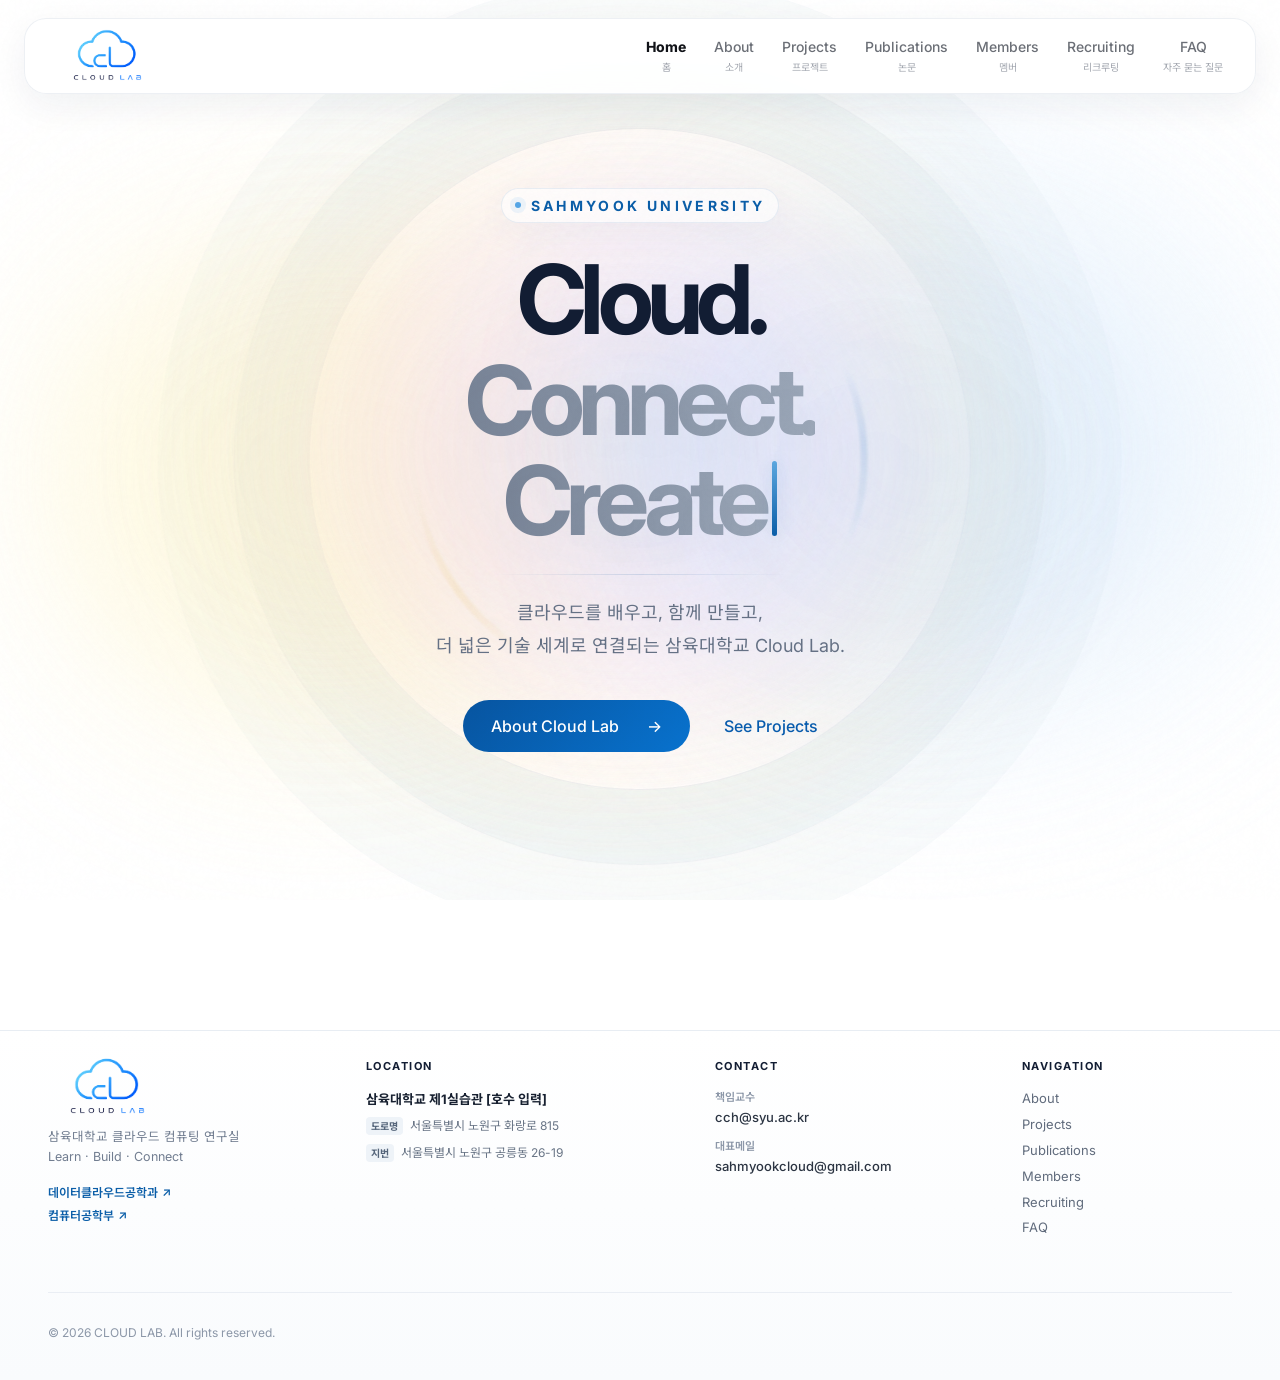
==== index.html @ c18f01b6 "index.html 로고 배치" ====
<!DOCTYPE html>
<html lang="ko">
<head>
    <meta charset="UTF-8">
    <meta name="viewport" content="width=device-width, initial-scale=1.0">
    <link rel="preconnect" href="https://fonts.googleapis.com">
    <link rel="preconnect" href="https://fonts.gstatic.com" crossorigin>
    <link href="https://fonts.googleapis.com/css2?family=Inter:wght@400;500;600;700;800&family=Noto+Sans+KR:wght@400;500;600;700&display=swap" rel="stylesheet">
    <link rel="stylesheet" href="css/styles.css">

    <title>Cloud Lab | Sahmyook University</title>
    <link rel="stylesheet" href="css/premium.css">
</head>
<body class="home-page">

    <header class="site-header">
        <a href="index.html" class="brand">
            <img src="images/logo/removedlogo.png" alt="Cloud Lab Logo" class="brand-logo-img">
            <!-- <span class="brand-copy">
                <strong>CLOUD LAB</strong>
            </span> -->
        </a>

        <button class="menu-toggle" aria-label="메뉴 열기">
            ☰
        </button>

        <nav class="nav">
            <a href="index.html"><span class="nav-en">Home</span><span class="nav-ko">홈</span></a>
            <a href="about.html"><span class="nav-en">About</span><span class="nav-ko">소개</span></a>
            <a href="projects.html"><span class="nav-en">Projects</span><span class="nav-ko">프로젝트</span></a>
            <a href="publications.html"><span class="nav-en">Publications</span><span class="nav-ko">논문</span></a>
            <a href="members.html"><span class="nav-en">Members</span><span class="nav-ko">멤버</span></a>
            <a href="recruiting.html"><span class="nav-en">Recruiting</span><span class="nav-ko">리크루팅</span></a>
            <a href="faq.html"><span class="nav-en">FAQ</span><span class="nav-ko">자주 묻는 질문</span></a>
        </nav>
    </header>

    <main class="home-main">
        <section class="home-hero">
            <div class="home-gradient" aria-hidden="true">
                <span class="home-blob blob-yellow"></span>
                <span class="home-blob blob-pink"></span>
                <span class="home-blob blob-blue"></span>
                <span class="home-blob blob-syu"></span>
            </div>

            <div class="hero-center reveal">
                <p class="home-eyebrow">SAHMYOOK UNIVERSITY</p>

                <h1 class="home-title">
                    <span class="title-cloud">Cloud.</span>
                    <span class="title-connect">
                        <span class="typing-connect"></span><span class="typing-cursor">|</span>
                    </span>
                    <span class="title-create">
                        <span class="typing-create"></span>
                    </span>
                </h1>

                <p class="home-description">
                    클라우드를 배우고, 함께 만들고,<br>
                    더 넓은 기술 세계로 연결되는 삼육대학교 Cloud Lab.
                </p>

                <div class="home-actions">
                    <a class="home-primary-btn" href="about.html">
                        About Cloud Lab <span>→</span>
                    </a>
                    <a class="home-secondary-btn" href="projects.html">See Projects</a>
                </div>
            </div>
        </section>
    </main>

    <footer class="site-footer">
    <div class="footer-inner">
        <div class="footer-grid">
            <!-- 1. 브랜드 및 소속 학과 -->
            <div class="footer-col footer-brand-col">
                <div class="brand">
                    <img src="images/logo/removedlogo.png" alt="Cloud Lab Logo" class="brand-logo-img">
                    <!-- <strong class="brand-name">CLOUD LAB</strong> -->
                </div>
                <p class="footer-desc">
                    삼육대학교 클라우드 컴퓨팅 연구실<br>
                    Learn · Build · Connect
                </p>
                <div class="footer-dept-links">
                    <a href="https://www.syu.ac.kr/dce/" target="_blank" rel="noopener noreferrer">
                        데이터클라우드공학과 <span aria-hidden="true">↗</span>
                    </a>
                    <a href="https://www.syu.ac.kr/cse/" target="_blank" rel="noopener noreferrer">
                        컴퓨터공학부 <span aria-hidden="true">↗</span>
                    </a>
                </div>
            </div>

            <!-- 2. Location (위치) -->
            <div class="footer-col">
                <h3>LOCATION</h3>
                <div class="footer-address-block">
                    <strong class="location-building">삼육대학교 제1실습관 [호수 입력]</strong>
                    <p class="address-line"><span>도로명</span> 서울특별시 노원구 화랑로 815</p>
                    <p class="address-line"><span>지번</span> 서울특별시 노원구 공릉동 26-19</p>
                </div>
            </div>

            <!-- 3. Contact (연락처) -->
            <div class="footer-col">
                <h3>CONTACT</h3>
                <div class="footer-info-item">
                    <span>책임교수</span>
                    <a href="mailto:cch@syu.ac.kr">cch@syu.ac.kr</a>
                </div>
                <div class="footer-info-item">
                    <span>대표메일</span>
                    <a href="mailto:sahmyookcloud@gmail.com">sahmyookcloud@gmail.com</a>
                </div>
            </div>

            <!-- 4. Navigation (세로 배치) -->
            <div class="footer-col">
                <h3>NAVIGATION</h3>
                <ul class="footer-links">
                    <li><a href="about.html">About</a></li>
                    <li><a href="projects.html">Projects</a></li>
                    <li><a href="publications.html">Publications</a></li>
                    <li><a href="members.html">Members</a></li>
                    <li><a href="recruiting.html">Recruiting</a></li>
                    <li><a href="faq.html">FAQ</a></li>
                </ul>
            </div>
        </div>

        <!-- 하단 Copyright -->
        <div class="footer-bottom">
            <p>&copy; 2026 CLOUD LAB. All rights reserved.</p>
        </div>
    </div>
</footer>
    <script src="js/script.js"></script>
    <script src="js/premium.js"></script>
</body>
</html>
---- css/styles.css ----
* {
    box-sizing: border-box;
}

html {
    scroll-behavior: smooth;
}

body {
    margin: 0;
    color: #101828;
    background: #ffffff;
    font-family: Inter, "Noto Sans KR", sans-serif;
}

a {
    color: inherit;
    text-decoration: none;
}

:root {
    --syu: #0b5ea8;
    --syu-dark: #17365e;
    --muted: #6d7787;
    --line: #e8edf3;
    --yellow: #fff2b8;
    --pink: #f5dff2;
    --blue: #d5ebff;
}

/* ==========================================
   Header & Navigation
   ========================================== */
.site-header {
    position: fixed;
    top: 18px;
    left: 50%;
    transform: translateX(-50%);
    z-index: 100;
    width: min(1320px, calc(100% - 48px));
    height: 76px;
    display: flex;
    align-items: center;
    justify-content: space-between;
    padding: 0 28px;
    background: rgba(255, 255, 255, 0.92);
    backdrop-filter: blur(20px);
    -webkit-backdrop-filter: blur(20px);
    border: 1px solid rgba(230, 234, 240, 0.7);
    border-radius: 22px;
    box-shadow: 0 12px 35px rgba(25, 42, 70, 0.06);
}

.brand {
    display: flex;
    align-items: center;
    gap: 12px;
}

.brand-symbol {
    position: relative;
    width: 30px;
    height: 20px;
    display: block;
}

.brand-logo-img {
    height: 110px;
    width: auto;
    display: block;
    object-fit: contain;
    transition: transform 0.2s ease;
}

.brand:hover .brand-logo-img {
    transform: scale(1.05);
}

.brand-dot {
    position: absolute;
    top: 50%;
    width: 16px;
    height: 16px;
    border-radius: 50%;
    transform: translateY(-50%);
}

.dot-yellow {
    left: 0;
    background: rgba(255, 218, 78, 0.9);
}

.dot-blue {
    left: 10px;
    background: rgba(151, 198, 255, 0.82);
}

.brand-copy {
    display: flex;
    align-items: center;
}

.brand-copy strong {
    color: #181b20;
    font-size: 14px;
    font-weight: 800;
    letter-spacing: 0.13em;
}

.nav {
    display: flex;
    align-items: center;
    gap: 20px;
}

.nav a {
    position: relative;
    display: flex;
    flex-direction: column;
    align-items: center;
    justify-content: center;
    gap: 3px;
    padding: 8px 4px;
    color: #5f636b;
    opacity: 0.92;
    transform: translateY(0);
    transition:
        transform 0.18s cubic-bezier(0.22, 1, 0.36, 1),
        color 0.18s ease,
        opacity 0.18s ease;
}

.nav-en {
    display: block;
    font-size: 14px;
    font-weight: 500;
    line-height: 1.2;
}

.nav-ko {
    display: block;
    margin-top: 2px;
    color: #9a9fa8;
    font-size: 10px;
    font-weight: 400;
    line-height: 1.2;
}

.nav a:hover {
    color: #111318;
    opacity: 1;
    transform: translateY(-3px);
}

.nav a:hover .nav-en {
    font-weight: 700;
}

.nav a.active {
    color: #111318;
    opacity: 1;
}

.nav a.active .nav-en {
    font-weight: 750;
}

.nav a.active:hover {
    transform: translateY(-3px);
}

.nav-highlight {
    display: none !important;
}

.menu-toggle {
    display: none;
    border: none;
    background: transparent;
    font-size: 22px;
    cursor: pointer;
}

/* ==========================================
   Home Hero & Typing Animation
   ========================================== */
.home-main {
    min-height: 100vh;
}

.home-hero {
    position: relative;
    min-height: 100vh;
    display: flex;
    align-items: center;
    justify-content: center;
    overflow: hidden;
    padding: 140px 40px 100px;
    background: #ffffff;
}

.hero-center {
    position: relative;
    z-index: 3;
    width: 100%;
    max-width: 1100px;
    text-align: center;
}

.home-eyebrow {
    margin: 0 0 28px;
    color: var(--syu);
    font-size: 14px;
    font-weight: 700;
    letter-spacing: 0.24em;
}

.home-title {
    display: flex;
    flex-direction: column;
    align-items: center;
    margin: 0;
    font-size: clamp(65px, 7.5vw, 120px);
    font-weight: 700;
    line-height: 0.95;
    letter-spacing: -0.07em;
}

.home-title > span {
    display: inline-flex;
    align-items: center;
    justify-content: center;
    min-height: 1.05em;
    white-space: nowrap;
}

.title-cloud {
    color: #121d33;
}

.title-connect {
    color: #7e899b;
}

.title-create {
    color: #9ca7b8;
}

.typing-cursor {
    display: inline-block;
    margin-left: 6px;
    font-weight: 200;
    color: var(--syu);
    line-height: 1;
    transform: translateY(-2px);
    animation: blink 0.8s infinite;
}

@keyframes blink {
    0%, 100% { opacity: 1; }
    50% { opacity: 0; }
}

.home-description {
    max-width: 720px;
    margin: 46px auto 0;
    color: #657185;
    font-size: 18px;
    line-height: 1.8;
}

.home-actions {
    display: flex;
    align-items: center;
    justify-content: center;
    gap: 34px;
    margin-top: 38px;
}

.home-primary-btn {
    display: inline-flex;
    align-items: center;
    gap: 28px;
    padding: 16px 28px;
    border-radius: 999px;
    background: linear-gradient(135deg, #0754a0, #0872ce);
    color: #ffffff;
    font-size: 16px;
    font-weight: 500;
    transition: transform 0.25s ease, box-shadow 0.25s ease;
}

.home-primary-btn:hover {
    transform: translateY(-3px);
    box-shadow: 0 12px 30px rgba(11, 94, 168, 0.2);
}

.home-secondary-btn {
    color: #075bad;
    font-size: 16px;
    font-weight: 500;
    transition: opacity 0.2s ease;
}

.home-secondary-btn:hover {
    opacity: 0.55;
}

.home-gradient {
    position: absolute;
    top: 51%;
    left: 50%;
    z-index: 0;
    width: min(1120px, 92vw);
    height: min(720px, 72vh);
    transform: translate(-50%, -50%);
    pointer-events: none;
}

.home-blob {
    position: absolute;
    border-radius: 48% 52% 58% 42% / 45% 55% 45% 55%;
    mix-blend-mode: multiply;
    animation: homeMorph 18s ease-in-out infinite alternate;
}

.blob-yellow {
    top: 18%;
    left: 2%;
    width: 48%;
    height: 70%;
    background: rgba(255, 241, 174, 0.58);
    filter: blur(95px);
}

.blob-pink {
    top: 12%;
    left: 22%;
    width: 56%;
    height: 74%;
    background: rgba(244, 218, 241, 0.58);
    filter: blur(100px);
    animation-delay: -6s;
}

.blob-blue {
    top: 10%;
    right: 0;
    width: 50%;
    height: 76%;
    background: rgba(205, 230, 255, 0.64);
    filter: blur(100px);
    animation-delay: -11s;
}

.blob-syu {
    top: 34%;
    right: 18%;
    width: 25%;
    height: 38%;
    background: rgba(11, 94, 168, 0.08);
    filter: blur(115px);
    animation-delay: -8s;
}

@keyframes homeMorph {
    0% { transform: translate(0, 0) scale(1) rotate(-2deg); }
    33% { transform: translate(18px, -15px) scale(1.06) rotate(1deg); }
    66% { transform: translate(-15px, 12px) scale(1.10) rotate(-2deg); }
    100% { transform: translate(12px, 18px) scale(1.04) rotate(3deg); }
}

/* ==========================================
   Page Hero & Detail Sections
   ========================================== */
.page-main {
    padding-top: 120px;
}

.page-hero {
    position: relative;
    isolation: isolate;
    overflow: visible;
    max-width: 1240px;
    min-height: 560px;
    display: flex;
    flex-direction: column;
    justify-content: center;
    margin: auto;
    padding: 90px 7vw 70px;
}

.page-hero h1,
.members-head h1 {
    margin: 18px 0 28px;
    font-size: clamp(58px, 7vw, 104px);
    line-height: 0.98;
    letter-spacing: -0.065em;
}

.page-hero > p:last-child {
    max-width: 620px;
    color: var(--muted);
    font-size: 16px;
    line-height: 1.8;
}

.eyebrow,
.section-kicker {
    color: var(--syu);
    font-size: 11px;
    font-weight: 700;
    letter-spacing: 0.17em;
}

.page-hero::before,
.members-head::before {
    content: "";
    position: absolute;
    top: 50%;
    left: 60%;
    z-index: -2;
    width: 780px;
    height: 480px;
    transform: translate(-50%, -50%);
    pointer-events: none;
    filter: blur(70px);
    animation: centerMorph 18s ease-in-out infinite alternate;
    background:
        radial-gradient(ellipse 38% 48% at 28% 52%, rgba(255, 244, 190, 0.72) 0%, rgba(255, 244, 190, 0.38) 34%, rgba(255, 244, 190, 0.12) 54%, transparent 76%),
        radial-gradient(ellipse 40% 50% at 52% 48%, rgba(244, 222, 242, 0.70) 0%, rgba(244, 222, 242, 0.36) 34%, rgba(244, 222, 242, 0.11) 54%, transparent 76%),
        radial-gradient(ellipse 40% 50% at 76% 50%, rgba(211, 234, 255, 0.76) 0%, rgba(211, 234, 255, 0.40) 34%, rgba(211, 234, 255, 0.12) 55%, transparent 77%);
}

.page-hero::after,
.members-head::after {
    content: "";
    position: absolute;
    top: 48%;
    left: 68%;
    z-index: -1;
    width: 260px;
    height: 260px;
    transform: translate(-50%, -50%);
    pointer-events: none;
    filter: blur(80px);
    background: radial-gradient(circle, rgba(11, 94, 168, 0.13) 0%, rgba(11, 94, 168, 0.05) 38%, transparent 78%);
    animation: blueMorph 22s ease-in-out infinite alternate;
}

.activities-page .page-hero::before {
    left: 57%;
    background:
        radial-gradient(ellipse 40% 48% at 28% 46%, rgba(211, 234, 255, 0.76) 0%, rgba(211, 234, 255, 0.39) 34%, rgba(211, 234, 255, 0.11) 54%, transparent 76%),
        radial-gradient(ellipse 38% 50% at 52% 55%, rgba(244, 222, 242, 0.70) 0%, rgba(244, 222, 242, 0.36) 34%, rgba(244, 222, 242, 0.10) 54%, transparent 76%),
        radial-gradient(ellipse 38% 46% at 75% 47%, rgba(255, 244, 190, 0.67) 0%, rgba(255, 244, 190, 0.34) 32%, rgba(255, 244, 190, 0.10) 52%, transparent 74%);
}

.recruiting-page .page-hero::before {
    left: 61%;
    background:
        radial-gradient(ellipse 40% 50% at 27% 48%, rgba(255, 244, 190, 0.80) 0%, rgba(255, 244, 190, 0.43) 34%, rgba(255, 244, 190, 0.12) 54%, transparent 76%),
        radial-gradient(ellipse 40% 50% at 53% 55%, rgba(244, 222, 242, 0.74) 0%, rgba(244, 222, 242, 0.40) 34%, rgba(244, 222, 242, 0.12) 54%, transparent 76%),
        radial-gradient(ellipse 37% 47% at 77% 42%, rgba(211, 234, 255, 0.66) 0%, rgba(211, 234, 255, 0.34) 32%, rgba(211, 234, 255, 0.10) 52%, transparent 74%);
}

.faq-page .page-hero::before {
    left: 60%;
    background:
        radial-gradient(ellipse 42% 52% at 28% 48%, rgba(211, 234, 255, 0.78) 0%, rgba(211, 234, 255, 0.42) 34%, rgba(211, 234, 255, 0.12) 54%, transparent 76%),
        radial-gradient(ellipse 38% 48% at 55% 52%, rgba(244, 222, 242, 0.62) 0%, rgba(244, 222, 242, 0.32) 32%, rgba(244, 222, 242, 0.09) 52%, transparent 74%),
        radial-gradient(ellipse 34% 43% at 78% 55%, rgba(255, 244, 190, 0.54) 0%, rgba(255, 244, 190, 0.28) 30%, rgba(255, 244, 190, 0.08) 48%, transparent 70%);
}

@keyframes centerMorph {
    0% { transform: translate(-50%, -50%) scale(1) rotate(-2deg); }
    25% { transform: translate(-52%, -48%) scale(1.04) rotate(1deg); }
    50% { transform: translate(-48%, -51%) scale(1.08) rotate(2deg); }
    75% { transform: translate(-51%, -49%) scale(1.05) rotate(-1deg); }
    100% { transform: translate(-49%, -52%) scale(1.02) rotate(2deg); }
}

@keyframes blueMorph {
    0% { transform: translate(-50%, -50%) scale(1); opacity: 0.45; }
    50% { transform: translate(-60%, -45%) scale(1.15); opacity: 0.58; }
    100% { transform: translate(-43%, -55%) scale(1.05); opacity: 0.48; }
}

.detail-section,
.members-content {
    max-width: 1380px;
    margin: auto;
    padding: 55px 7vw 120px;
}

.section-grid {
    display: grid;
    grid-template-columns: 1fr 1fr;
    gap: 80px;
}

.section-grid h2,
.recruit-panel h2 {
    margin: 12px 0;
    font-size: clamp(42px, 5vw, 68px);
    line-height: 1.03;
    letter-spacing: -0.05em;
}

.section-copy {
    color: var(--muted);
    font-size: 16px;
    line-height: 1.9;
}

/* ==========================================
   About Page - Research Value Cards (4 Cards)
   ========================================== */
.value-grid {
    display: grid;
    grid-template-columns: repeat(4, 1fr);
    gap: 18px;
    margin-top: 62px;
}

.value-card {
    display: flex;
    flex-direction: column;
    padding: 32px 26px;
    border: 1px solid var(--line);
    border-radius: 24px;
    background: linear-gradient(180deg, #ffffff, #fbfcfd);
    box-shadow: 0 4px 18px rgba(25, 42, 70, 0.03);
    cursor: default;
    transition: 
        transform 0.4s cubic-bezier(0.16, 1, 0.3, 1), 
        box-shadow 0.4s cubic-bezier(0.16, 1, 0.3, 1), 
        border-color 0.4s ease;
}

.value-card:hover {
    transform: translateY(-14px);
    border-color: rgba(11, 94, 168, 0.16);
    box-shadow: 
        0 12px 24px -6px rgba(11, 94, 168, 0.08),
        0 28px 56px -10px rgba(20, 46, 79, 0.12),
        0 42px 72px -16px rgba(20, 46, 79, 0.06);
}

.value-card .card-num {
    color: var(--syu);
    font-size: 12px;
    font-weight: 700;
    letter-spacing: 0.1em;
}

.value-card h3 {
    margin: 18px 0 12px;
    font-size: 18px;
    font-weight: 700;
    line-height: 1.35;
    color: #161c28;
}

.value-card p {
    margin: 0 0 24px;
    color: var(--muted);
    font-size: 13px;
    line-height: 1.7;
    flex-grow: 1;
}

.card-tags {
    display: flex;
    flex-wrap: wrap;
    gap: 6px;
    margin-top: auto;
}

.card-tags span {
    display: inline-block;
    padding: 4px 8px;
    border-radius: 6px;
    background: #f1f5fa;
    color: #4b586e;
    font-size: 11px;
    font-weight: 500;
}

/* ==========================================
   Activity Detail
   ========================================== */
.activity-detail {
    display: grid;
    grid-template-columns: 120px 1fr;
    gap: 36px;
    padding: 42px 0;
    border-top: 1px solid var(--line);
}

.activity-detail:last-child {
    border-bottom: 1px solid var(--line);
}

.activity-detail > span {
    color: var(--syu);
    font-size: 12px;
    font-weight: 700;
}

.activity-detail h2 {
    margin: 0 0 12px;
    font-size: 36px;
    letter-spacing: -0.04em;
}

.activity-detail p {
    max-width: 760px;
    color: var(--muted);
    line-height: 1.8;
}

/* ==========================================
   Members Page
   ========================================== */
.members-page-main {
    padding-top: 140px;
}

.members-head {
    position: relative;
    isolation: isolate;
    overflow: visible;
    max-width: 1380px;
    min-height: 500px;
    display: grid;
    grid-template-columns: 1fr 0.65fr;
    align-items: center;
    gap: 70px;
    margin: auto;
    padding: 55px 7vw 35px;
}

.members-head::before {
    top: 56%;
    left: 61%;
    background:
        radial-gradient(ellipse 38% 48% at 28% 58%, rgba(244, 222, 242, 0.70) 0%, rgba(244, 222, 242, 0.37) 34%, rgba(244, 222, 242, 0.10) 54%, transparent 76%),
        radial-gradient(ellipse 42% 52% at 55% 45%, rgba(211, 234, 255, 0.77) 0%, rgba(211, 234, 255, 0.40) 34%, rgba(211, 234, 255, 0.12) 55%, transparent 77%),
        radial-gradient(ellipse 36% 45% at 78% 62%, rgba(255, 244, 190, 0.64) 0%, rgba(255, 244, 190, 0.33) 32%, rgba(255, 244, 190, 0.09) 50%, transparent 72%);
}

.members-head > p {
    color: var(--muted);
    font-size: 14px;
    line-height: 1.8;
}

.subhead {
    display: flex;
    align-items: flex-start;
    gap: 14px;
    margin: 68px 0 22px;
}

.subhead-line {
    width: 3px;
    height: 42px;
    background: var(--syu);
}

.subhead div {
    display: flex;
    flex-direction: column;
    gap: 4px;
}

.subhead strong {
    color: var(--syu-dark);
    font-size: 22px;
}

.subhead small {
    color: #8a94a3;
    font-size: 12px;
}

.professor-card {
    display: grid;
    grid-template-columns: 160px 1fr 280px;
    gap: 34px;
    padding: 28px;
    border: 1px solid var(--line);
    border-radius: 26px;
    background: #ffffff;
    box-shadow: 0 16px 40px rgba(20, 46, 79, 0.06);
}

.portrait {
    aspect-ratio: 1;
    display: grid;
    place-items: center;
    border: 1px solid rgba(11, 94, 168, 0.08);
    border-radius: 22px;
    background: #eef5fb;
    color: #234b75;
    font-size: 24px;
    font-weight: 800;
    object-fit: cover;
}

.portrait-professor {
    border-radius: 28px;
    background: linear-gradient(145deg, #e8f2fb, #d6e7f6);
    font-size: 26px;
}

.role {
    color: var(--syu);
    font-size: 11px;
    font-weight: 700;
    letter-spacing: 0.14em;
}

.professor-main h3 {
    margin: 8px 0 4px;
    font-size: 30px;
}

.dept {
    margin: 0;
    color: #5f6a78;
}

.bio {
    max-width: 600px;
    margin-top: 22px;
    color: var(--muted);
    line-height: 1.75;
}

.professor-meta {
    display: flex;
    flex-wrap: wrap;
    align-content: flex-start;
    gap: 8px;
    padding-top: 38px;
}

.professor-meta span {
    padding: 8px 10px;
    border-radius: 999px;
    background: #f2f6fa;
    color: #5b6777;
    font-size: 11px;
}

.cohort-block {
    margin-top: 26px;
}

.member-grid {
    display: grid;
    grid-template-columns: repeat(4, 1fr);
    gap: 16px;
}

.member-card {
    padding: 18px;
    border: 1px solid var(--line);
    border-radius: 24px;
    background: #ffffff;
    box-shadow: 0 10px 24px rgba(32, 55, 82, 0.04);
    transition: transform 0.25s ease, box-shadow 0.25s ease;
}

.member-card:hover {
    transform: translateY(-5px);
    box-shadow: 0 18px 34px rgba(32, 55, 82, 0.09);
}

.member-card .portrait {
    width: 100%;
    aspect-ratio: 3 / 4;
    overflow: hidden;
    padding: 0;
    margin: 0;
    border-radius: 20px;
    box-sizing: border-box;
}

.member-card .portrait img {
    width: 100%;
    height: 100%;
    object-fit: cover;
    object-position: center;
    display: block;
    margin: 0;
    padding: 0;
}

.portrait-a { background: linear-gradient(145deg, #fff3db, #f8dfc8); }
.portrait-b { background: linear-gradient(145deg, #e8eff8, #dce6f2); }
.portrait-c { background: linear-gradient(145deg, #f6e9f3, #ead8eb); }
.portrait-d { background: linear-gradient(145deg, #e5f3ee, #d4e9e1); }
.portrait-e { background: linear-gradient(145deg, #f8efe6, #ebddce); }
.portrait-f { background: linear-gradient(145deg, #e9edfb, #dce4f7); }
.portrait-g { background: linear-gradient(145deg, #eaf7fb, #d7eef6); }

.member-top {
    display: flex;
    justify-content: space-between;
    gap: 10px;
    margin-top: 18px;
}

.member-top h3 {
    margin: 0 0 4px;
    font-size: 18px;
}

.member-top p {
    margin: 0;
    color: #7d8795;
    font-size: 12px;
}

.cohort {
    height: max-content;
    padding: 5px 8px;
    border-radius: 999px;
    background: #edf5fc;
    color: var(--syu);
    font-size: 10px;
}

.member-project {
    margin-top: 24px;
    padding-top: 16px;
    border-top: 1px solid var(--line);
}

.member-project small {
    display: block;
    margin-bottom: 7px;
    color: #97a0ad;
    font-size: 9px;
    letter-spacing: 0.14em;
}

.member-project strong {
    display: block;
    font-size: 13px;
    line-height: 1.45;
}

.member-project p {
    margin: 5px 0 0;
    color: #7a8492;
    font-size: 11px;
}

/* ==========================================
   Recruiting Section
   ========================================== */
.recruit-panel {
    display: grid;
    grid-template-columns: 1fr 0.8fr;
    gap: 80px;
    padding: 60px;
    border-radius: 30px;
    background: linear-gradient(135deg, #fff7d9 0%, #f8e9f4 48%, #e5f2ff 100%);
}

.recruit-list {
    margin: 0;
}

.recruit-list div {
    display: grid;
    grid-template-columns: 110px 1fr;
    padding: 14px 0;
    border-top: 1px solid rgba(23, 54, 94, 0.12);
}

.recruit-list dt {
    color: #657184;
    font-size: 12px;
}

.recruit-list dd {
    margin: 0;
    font-size: 14px;
    font-weight: 600;
}

.recruiting-main {
    padding-top: 118px;
}

.recruiting-hero {
    position: relative;
    isolation: isolate;
    width: calc(100% - 80px);
    max-width: 1440px;
    min-height: calc(100vh - 145px);
    margin: 0 auto 80px;
    display: flex;
    align-items: center;
    justify-content: center;
    overflow: hidden;
    border-radius: 48px;
    background: #ffffff;
}

.recruiting-gradient {
    position: absolute;
    inset: 0;
    z-index: -1;
    overflow: hidden;
    pointer-events: none;
}

.recruiting-blob {
    position: absolute;
    border-radius: 50%;
    filter: blur(90px);
    opacity: 0.8;
    will-change: transform;
    animation: recruitingMorph 16s ease-in-out infinite alternate;
}

.recruit-yellow {
    width: 52%;
    height: 75%;
    left: -12%;
    top: 18%;
    background: rgba(255, 239, 155, 0.70);
    animation-delay: -2s;
}

.recruit-pink {
    width: 52%;
    height: 72%;
    left: 20%;
    top: 16%;
    background: rgba(247, 215, 239, 0.70);
    animation-delay: -6s;
}

.recruit-purple {
    width: 46%;
    height: 68%;
    left: 46%;
    top: 20%;
    background: rgba(222, 213, 255, 0.62);
    animation-delay: -10s;
}

.recruit-blue {
    width: 48%;
    height: 78%;
    right: -10%;
    top: 10%;
    background: rgba(199, 228, 255, 0.72);
    animation-delay: -13s;
}

.recruiting-hero::after {
    content: "";
    position: absolute;
    inset: 0;
    z-index: -1;
    pointer-events: none;
    background: radial-gradient(
        ellipse at center,
        rgba(255, 255, 255, 0) 0%,
        rgba(255, 255, 255, 0.08) 45%,
        rgba(255, 255, 255, 0.45) 88%,
        rgba(255, 255, 255, 0.7) 100%
    );
}

.recruiting-hero-content {
    position: relative;
    z-index: 3;
    width: 100%;
    max-width: 1280px;
    padding: 80px 40px;
    text-align: center;
}

.recruiting-eyebrow {
    margin: 0 0 28px;
    color: rgba(30, 30, 38, 0.55);
    font-size: 12px;
    font-weight: 700;
    letter-spacing: 0.28em;
}

.recruiting-title {
    margin: 0;
    color: #090a0d;
    font-family: Inter, "Noto Sans KR", sans-serif;
    font-size: clamp(76px, 8.4vw, 138px);
    font-weight: 700;
    line-height: 0.88;
    letter-spacing: -0.075em;
}

.recruiting-title span {
    display: block;
}

.recruiting-description {
    margin: 38px auto 0;
    color: rgba(39, 42, 50, 0.58);
    font-size: 17px;
    font-weight: 400;
    line-height: 1.8;
}

.recruiting-guide-btn {
    display: inline-flex;
    align-items: center;
    justify-content: center;
    gap: 12px;
    margin-top: 28px;
    padding: 15px 23px;
    border-radius: 999px;
    background: #0b0b0c;
    color: #ffffff;
    font-size: 13px;
    font-weight: 600;
    box-shadow: 0 10px 30px rgba(0, 0, 0, 0.12);
    transition: transform 0.22s ease, box-shadow 0.22s ease, background 0.22s ease;
}

.recruiting-guide-btn span {
    font-size: 16px;
    transition: transform 0.22s ease;
}

.recruiting-guide-btn:hover {
    transform: translateY(-3px);
    background: #16171a;
    box-shadow: 0 15px 35px rgba(0, 0, 0, 0.16);
}

.recruiting-guide-btn:hover span {
    transform: translate(3px, -3px);
}

@keyframes recruitingMorph {
    0% { transform: translate(0, 0) scale(1); }
    25% { transform: translate(25px, -15px) scale(1.08); }
    50% { transform: translate(-15px, 20px) scale(1.13); }
    75% { transform: translate(20px, 12px) scale(1.05); }
    100% { transform: translate(-20px, -10px) scale(1.10); }
}

/* ==========================================
   FAQ
   ========================================== */
.faq-page-content details {
    padding: 22px 0;
    border-top: 1px solid var(--line);
}

.faq-page-content details:last-child {
    border-bottom: 1px solid var(--line);
}

.faq-page-content summary {
    cursor: pointer;
    font-weight: 650;
}

.faq-page-content p {
    color: var(--muted);
    line-height: 1.75;
}

/* ==========================================
   Site Footer Style (120px 로고 최적화 4열 레이아웃)
   ========================================== */

/* 푸터와 상단의 간격을 margin-top으로 조정 */   
.site-footer {
    width: 100%;
    margin-top: 130px;
    padding: 30px 0 40px;
    border-top: 1px solid var(--line);
    background: linear-gradient(180deg, #ffffff 0%, #f9fbfd 100%);
    color: #556070;
    font-size: 13px;
}

.footer-inner {
    max-width: 1240px;
    margin: 0 auto;
    padding: 0 28px;
}

.footer-grid {
    display: grid;
    /* 120px 로고와 텍스트 길이에 최적화된 가변 비율 */
    grid-template-columns: 1.3fr 1.45fr 1.25fr 1fr;
    column-gap: 44px;
    row-gap: 40px;
    align-items: start;
    padding-bottom: 56px;
    border-bottom: 1px solid rgba(232, 237, 243, 0.85);
}

.footer-col {
    display: flex;
    flex-direction: column;
}

/* 2, 3, 4열 헤딩 상단 기준선 일치 */
.footer-col h3 {
    margin: 0 0 18px;
    color: #121d33;
    font-size: 11px;
    font-weight: 700;
    letter-spacing: 0.14em;
    line-height: 1;
}

/* 1. Brand (120px 로고) */
.footer-brand-col {
    margin-top: -34px;
}

/*2. 로고와 설명 사이의 간격 조정 부분 */
.footer-brand-col .brand {
    display: inline-flex;
    align-items: center;
    margin-bottom: -20px;
    line-height: 1;
}

.footer-brand-col .brand-logo-img {
    width: 120px;
    height: auto;
    display: block;
    object-fit: contain;
}

.footer-desc {
    margin: 0 0 16px;
    color: #717d90;
    font-size: 12.5px;
    line-height: 1.6;
    word-break: keep-all;
}

.footer-dept-links {
    display: flex;
    flex-direction: column;
    gap: 6px;
}

.footer-dept-links a {
    display: inline-flex;
    align-items: center;
    gap: 4px;
    color: var(--syu);
    font-size: 12px;
    font-weight: 600;
    transition: opacity 0.2s ease, transform 0.2s ease;
}

.footer-dept-links a:hover {
    opacity: 0.75;
    transform: translateX(2px);
}

/* 2. Location */
.footer-address-block {
    display: flex;
    flex-direction: column;
    gap: 8px;
}

.location-building {
    display: block;
    color: #172030;
    font-size: 13px;
    font-weight: 700;
    line-height: 1.4;
}

.address-line {
    margin: 0;
    color: #697586;
    font-size: 12px;
    line-height: 1.6;
    word-break: keep-all;
}

.address-line span {
    display: inline-block;
    padding: 1px 5px;
    margin-right: 4px;
    border-radius: 4px;
    background: #eef3f8;
    color: #55657a;
    font-size: 10px;
    font-weight: 700;
}

/* 3. Contact */
.footer-info-item {
    margin-bottom: 12px;
    line-height: 1.4;
}

.footer-info-item:last-child {
    margin-bottom: 0;
}

.footer-info-item span {
    display: block;
    color: #8c97a8;
    font-size: 11px;
    font-weight: 600;
    margin-bottom: 3px;
}

.footer-info-item a {
    color: #2b3442;
    font-weight: 500;
    font-size: 13px;
    transition: color 0.2s ease;
    word-break: break-all;
}

.footer-info-item a:hover {
    color: var(--syu);
}

/* 4. Navigation */
.footer-links {
    list-style: none;
    margin: 0;
    padding: 0;
    display: flex;
    flex-direction: column;
    gap: 9px;
}

.footer-links a {
    color: #616c7d;
    font-size: 13px;
    line-height: 1.3;
    transition: color 0.2s ease, transform 0.2s ease;
    display: inline-block;
}

.footer-links a:hover {
    color: var(--syu);
    transform: translateX(3px);
}

/* Bottom Copyright */
.footer-bottom {
    display: flex;
    justify-content: flex-start;
    align-items: center;
    padding-top: 32px;
    color: #8c97a8;
    font-size: 12px;
}

.footer-bottom p {
    margin: 0;
}

/* Responsive Breakpoints */
@media (max-width: 990px) {
    .footer-grid {
        grid-template-columns: repeat(2, 1fr);
        column-gap: 36px;
        row-gap: 40px;
    }
}

@media (max-width: 600px) {
    .site-footer {
        margin-top: 80px;
        padding: 60px 0 32px;
    }

    .footer-grid {
        grid-template-columns: 1fr;
        gap: 32px;
        padding-bottom: 36px;
    }

    .footer-bottom {
        padding-top: 24px;
    }
}

/* ==========================================
   Projects Page
   ========================================== */
.projects-page .page-hero::before {
    left: 58%;
    background:
        radial-gradient(ellipse 40% 48% at 28% 48%, rgba(211, 234, 255, 0.78) 0%, rgba(211, 234, 255, 0.40) 34%, rgba(211, 234, 255, 0.11) 54%, transparent 76%),
        radial-gradient(ellipse 38% 50% at 53% 54%, rgba(244, 222, 242, 0.68) 0%, rgba(244, 222, 242, 0.34) 34%, rgba(244, 222, 242, 0.10) 54%, transparent 76%),
        radial-gradient(ellipse 36% 45% at 77% 46%, rgba(255, 244, 190, 0.64) 0%, rgba(255, 244, 190, 0.31) 32%, rgba(255, 244, 190, 0.09) 50%, transparent 72%);
}

.projects-content {
    padding-top: 35px;
}

.project-section-head {
    display: grid;
    grid-template-columns: minmax(0, 1.1fr) minmax(320px, 0.75fr);
    align-items: end;
    gap: 80px;
    margin-bottom: 48px;
}

.project-section-head h2,
.publication-intro h2 {
    margin: 12px 0 0;
    font-size: clamp(42px, 5vw, 68px);
    line-height: 1.03;
    letter-spacing: -0.05em;
}

.project-section-head > p,
.publication-intro > p:last-child {
    margin: 0;
    color: var(--muted);
    font-size: 15px;
    line-height: 1.9;
}

.course-grid {
    display: grid;
    grid-template-columns: repeat(2, minmax(0, 1fr));
    gap: 18px;
}

.course-card {
    min-height: 310px;
    display: flex;
    flex-direction: column;
    padding: 30px;
    border: 1px solid var(--line);
    border-radius: 24px;
    background: linear-gradient(180deg, rgba(255,255,255,0.98), rgba(249,251,253,0.98));
    box-shadow: 0 10px 28px rgba(25, 42, 70, 0.035);
    transition:
        transform 0.28s cubic-bezier(0.2, 0.8, 0.2, 1),
        box-shadow 0.28s ease,
        border-color 0.28s ease;
}

.course-card:hover {
    transform: translateY(-6px);
    border-color: rgba(11, 94, 168, 0.20);
    box-shadow: 0 20px 42px rgba(20, 46, 79, 0.09);
}

.course-card-top {
    display: flex;
    align-items: center;
    justify-content: space-between;
    gap: 16px;
}

.course-number {
    color: var(--syu);
    font-size: 12px;
    font-weight: 700;
    letter-spacing: 0.12em;
}

.course-category {
    padding: 6px 9px;
    border-radius: 999px;
    background: #f2f6fa;
    color: #6e7989;
    font-size: 9px;
    font-weight: 700;
    letter-spacing: 0.12em;
}

.course-card-body {
    flex: 1;
    padding-top: 42px;
}

.course-card h3 {
    max-width: 430px;
    margin: 0 0 16px;
    color: #161c28;
    font-size: clamp(25px, 2.4vw, 34px);
    line-height: 1.08;
    letter-spacing: -0.045em;
}

.course-card p {
    max-width: 500px;
    margin: 0;
    color: var(--muted);
    font-size: 13px;
    line-height: 1.8;
}

.course-link {
    width: fit-content;
    display: inline-flex;
    align-items: center;
    gap: 10px;
    margin-top: 34px;
    color: var(--syu);
    font-size: 12px;
    font-weight: 650;
}

.course-link span {
    font-size: 15px;
    transition: transform 0.22s ease;
}

.course-card:hover .course-link span {
    transform: translate(3px, -3px);
}

.project-divider {
    height: 1px;
    margin: 110px 0;
    background: var(--line);
}

.lab-project-list {
    display: grid;
    gap: 18px;
}

.lab-project-card {
    position: relative;
    overflow: hidden;
    display: grid;
    grid-template-columns: 0.65fr 1.5fr auto;
    align-items: end;
    gap: 46px;
    padding: 46px;
    border: 1px solid rgba(11, 94, 168, 0.08);
    border-radius: 30px;
    background:
        radial-gradient(circle at 10% 10%, rgba(255, 242, 184, 0.72), transparent 34%),
        radial-gradient(circle at 52% 16%, rgba(245, 223, 242, 0.68), transparent 36%),
        radial-gradient(circle at 90% 28%, rgba(213, 235, 255, 0.78), transparent 40%),
        #ffffff;
    box-shadow: 0 16px 42px rgba(20, 46, 79, 0.055);
}

.lab-project-meta {
    align-self: start;
    display: flex;
    flex-direction: column;
    gap: 12px;
}

.project-status {
    width: fit-content;
    padding: 7px 10px;
    border-radius: 999px;
    background: rgba(11, 94, 168, 0.10);
    color: var(--syu);
    font-size: 9px;
    font-weight: 800;
    letter-spacing: 0.12em;
}

.project-subtitle {
    color: #718096;
    font-size: 11px;
    font-weight: 600;
    line-height: 1.5;
}

.lab-project-copy h3 {
    margin: 0 0 16px;
    color: #121d33;
    font-size: clamp(40px, 5vw, 68px);
    line-height: 0.98;
    letter-spacing: -0.06em;
}

.lab-project-copy > p {
    max-width: 700px;
    margin: 0;
    color: #667387;
    font-size: 14px;
    line-height: 1.85;
}

.project-tags {
    display: flex;
    flex-wrap: wrap;
    gap: 8px;
    margin-top: 26px;
}

.project-tags span {
    padding: 6px 9px;
    border-radius: 999px;
    background: rgba(255,255,255,0.72);
    color: #5e6a7c;
    font-size: 10px;
    font-weight: 600;
}

.project-detail-link {
    align-self: end;
    display: inline-flex;
    align-items: center;
    gap: 9px;
    color: var(--syu);
    font-size: 12px;
    font-weight: 650;
}

.project-detail-link.is-disabled,
.publication-link.is-disabled {
    color: #9aa4b3;
    cursor: default;
}

.data-error {
    grid-column: 1 / -1;
    padding: 28px 0;
    color: #8d98a8;
    font-size: 13px;
}

/* ==========================================
   Publications Page
   ========================================== */
.publications-page .page-hero::before {
    left: 61%;
    background:
        radial-gradient(ellipse 40% 50% at 27% 52%, rgba(244, 222, 242, 0.70) 0%, rgba(244, 222, 242, 0.36) 34%, rgba(244, 222, 242, 0.10) 54%, transparent 76%),
        radial-gradient(ellipse 42% 52% at 55% 45%, rgba(211, 234, 255, 0.76) 0%, rgba(211, 234, 255, 0.39) 34%, rgba(211, 234, 255, 0.11) 55%, transparent 77%),
        radial-gradient(ellipse 35% 44% at 79% 58%, rgba(255, 244, 190, 0.58) 0%, rgba(255, 244, 190, 0.29) 32%, rgba(255, 244, 190, 0.08) 50%, transparent 72%);
}

.publications-content {
    padding-top: 35px;
}

.publication-intro {
    display: grid;
    grid-template-columns: 1.15fr 0.85fr;
    column-gap: 80px;
    align-items: end;
    margin-bottom: 54px;
}

.publication-intro .section-kicker {
    grid-column: 1 / -1;
}

.publication-intro h2 {
    grid-column: 1;
}

.publication-intro > p:last-child {
    grid-column: 2;
    align-self: end;
}

.publication-list {
    border-top: 1px solid var(--line);
}

.publication-item {
    display: grid;
    grid-template-columns: 80px minmax(0, 1fr) 48px;
    gap: 28px;
    align-items: center;
    padding: 34px 0;
    border-bottom: 1px solid var(--line);
    transition: padding-left 0.24s ease, background 0.24s ease;
}

.publication-item:hover {
    padding-left: 10px;
    background: linear-gradient(90deg, rgba(213, 235, 255, 0.16), transparent 55%);
}

.publication-index {
    color: var(--syu);
    font-size: 11px;
    font-weight: 700;
    letter-spacing: 0.12em;
}

.publication-meta {
    display: flex;
    flex-wrap: wrap;
    gap: 8px 16px;
    margin-bottom: 10px;
    color: #8d97a6;
    font-size: 10px;
    font-weight: 600;
    letter-spacing: 0.04em;
}

.publication-main h3 {
    max-width: 1000px;
    margin: 0;
    color: #192438;
    font-size: clamp(20px, 2vw, 27px);
    line-height: 1.42;
    letter-spacing: -0.025em;
}

.publication-main > p {
    margin: 10px 0 0;
    color: var(--muted);
    font-size: 12px;
    line-height: 1.7;
}

.publication-link {
    display: grid;
    place-items: center;
    width: 38px;
    height: 38px;
    border-radius: 50%;
    color: var(--syu);
    font-size: 17px;
    transition: transform 0.22s ease, background 0.22s ease;
}

.publication-item:hover .publication-link:not(.is-disabled) {
    transform: translate(3px, -3px);
    background: #edf5fc;
}

/* ==========================================
   Responsive Breakpoints
   ========================================== */
@media (max-width: 1120px) {
    .nav {
        gap: 12px;
    }

    .nav-en {
        font-size: 13px;
    }

    .nav-ko {
        font-size: 9px;
    }
}

@media (max-width: 1000px) {
    .member-grid {
        grid-template-columns: repeat(2, 1fr);
    }

    .professor-card {
        grid-template-columns: 130px 1fr;
    }

    .professor-meta {
        grid-column: 1 / -1;
        padding-top: 0;
    }

    .value-grid {
        grid-template-columns: repeat(2, 1fr);
    }
}

@media (max-width: 990px) {
    .footer-grid {
        grid-template-columns: repeat(2, 1fr);
        gap: 44px 32px;
    }
}

@media (max-width: 900px) {
    .recruiting-main {
        padding-top: 105px;
    }

    .recruiting-hero {
        width: calc(100% - 28px);
        min-height: calc(100vh - 125px);
        border-radius: 34px;
    }

    .recruiting-title {
        font-size: clamp(58px, 12vw, 92px);
    }

    .recruiting-hero-content {
        padding: 70px 24px;
    }

    .project-section-head,
    .publication-intro {
        grid-template-columns: 1fr;
        gap: 24px;
    }

    .publication-intro .section-kicker,
    .publication-intro h2,
    .publication-intro > p:last-child {
        grid-column: 1;
    }

    .lab-project-card {
        grid-template-columns: 1fr;
        align-items: start;
        gap: 30px;
    }

    .project-detail-link {
        align-self: start;
    }
}

@media (max-width: 820px) {
    .site-header {
        width: calc(100% - 24px);
        height: 68px;
        top: 10px;
        padding: 0 20px;
        border-radius: 18px;
    }

    .menu-toggle {
        display: block;
    }

    .nav {
        position: absolute;
        top: 78px;
        left: 0;
        right: 0;
        display: none;
        flex-direction: column;
        gap: 4px;
        padding: 18px;
        border-radius: 18px;
        background: rgba(255, 255, 255, 0.97);
        box-shadow: 0 15px 35px rgba(25, 42, 70, 0.10);
    }

    .nav.open {
        display: flex;
    }

    .nav a {
        width: 100%;
        padding: 12px;
        text-align: center;
    }

    .nav a.active {
        background: transparent;
        color: #172033;
        font-weight: 700;
    }

    .home-hero {
        padding: 130px 24px 80px;
    }

    .home-title {
        font-size: clamp(58px, 15vw, 90px);
    }

    .home-description {
        font-size: 15px;
    }

    .home-actions {
        gap: 22px;
    }

    .page-hero,
    .detail-section,
    .members-content,
    .members-head {
        padding-right: 24px;
        padding-left: 24px;
    }

    .section-grid,
    .members-head,
    .recruit-panel {
        grid-template-columns: 1fr;
        gap: 34px;
    }

    .activity-detail {
        grid-template-columns: 1fr;
    }

    .professor-card {
        grid-template-columns: 1fr;
    }

    .professor-card .portrait {
        width: 140px;
    }

    .professor-meta {
        grid-column: auto;
    }

    .recruit-panel {
        padding: 38px;
    }

    .course-grid {
        grid-template-columns: 1fr;
    }

    .course-card {
        min-height: auto;
    }

    .course-card-body {
        padding-top: 30px;
    }

    .project-divider {
        margin: 78px 0;
    }

    .lab-project-card {
        padding: 34px 28px;
        border-radius: 24px;
    }

    .publication-item {
        grid-template-columns: 48px 1fr 34px;
        gap: 16px;
    }
}

@media (max-width: 600px) {
    .site-footer {
        margin-top: 80px;
        padding: 60px 0 32px;
    }

    .footer-grid {
        grid-template-columns: 1fr;
        gap: 36px;
        padding-bottom: 40px;
    }

    .footer-bottom {
        padding-top: 24px;
        justify-content: center;
        text-align: center;
    }
}

@media (max-width: 560px) {
    .member-grid,
    .value-grid {
        grid-template-columns: 1fr;
    }

    .site-header {
        top: 10px;
    }

    .home-title,
    .page-hero h1,
    .members-head h1 {
        font-size: 50px;
    }

    .home-actions {
        flex-direction: column;
    }

    .home-primary-btn {
        padding: 14px 24px;
    }

    .recruiting-hero {
        min-height: 720px;
        border-radius: 28px;
    }

    .recruiting-title {
        font-size: clamp(50px, 15vw, 72px);
        line-height: 0.92;
    }

    .recruiting-description {
        margin-top: 30px;
        font-size: 14px;
    }

    .recruiting-eyebrow {
        font-size: 10px;
    }

    .recruiting-blob {
        filter: blur(65px);
    }

    .course-card {
        padding: 24px;
        border-radius: 20px;
    }

    .course-card h3 {
        font-size: 26px;
    }

    .lab-project-copy h3 {
        font-size: 48px;
    }

    .publication-item {
        grid-template-columns: 1fr 32px;
        gap: 12px;
        padding: 28px 0;
    }

    .publication-index {
        grid-column: 1 / -1;
    }

    .publication-main h3 {
        font-size: 19px;
    }
}
---- css/premium.css ----
:root {
    --premium-ink: #0c1220;
    --premium-muted: #6b7688;
    --premium-blue: #0b67bd;
    --premium-blue-soft: #dceeff;
    --premium-pink-soft: #f6e7f5;
    --premium-yellow-soft: #fff3c6;
    --premium-violet-soft: #ece7ff;
    --premium-surface: rgba(255,255,255,.78);
    --premium-line: rgba(25, 44, 75, .08);
}

/* Premium motion layer — navigation intentionally untouched */
body {
    overflow-x: clip;
}

body::before {
    content: "";
    position: fixed;
    inset: 0;
    z-index: -50;
    pointer-events: none;
    background:
        radial-gradient(circle at var(--mx, 50%) var(--my, 24%), rgba(85, 161, 235, .065), transparent 26%),
        linear-gradient(#fff, #fff);
}

.premium-progress {
    position: fixed;
    top: 0;
    left: 0;
    z-index: 120;
    width: 100%;
    height: 2px;
    transform-origin: left center;
    transform: scaleX(var(--scroll, 0));
    background: linear-gradient(90deg, #f0cc56, #d5a7d4 45%, #70b8f3);
    opacity: .72;
    pointer-events: none;
}

.premium-noise {
    position: fixed;
    inset: 0;
    z-index: 90;
    pointer-events: none;
    opacity: .025;
    background-image: url("data:image/svg+xml,%3Csvg viewBox='0 0 180 180' xmlns='http://www.w3.org/2000/svg'%3E%3Cfilter id='n'%3E%3CfeTurbulence type='fractalNoise' baseFrequency='.85' numOctaves='3' stitchTiles='stitch'/%3E%3C/filter%3E%3Crect width='100%25' height='100%25' filter='url(%23n)' opacity='.38'/%3E%3C/svg%3E");
    mix-blend-mode: multiply;
}

/* Home: cinematic but clean */
.home-page .home-hero {
    min-height: 112vh;
    isolation: isolate;
}

.home-page .home-gradient {
    width: min(1280px, 96vw);
    height: min(820px, 78vh);
    filter: saturate(.9);
}

.home-page .home-gradient::before,
.home-page .home-gradient::after {
    content: "";
    position: absolute;
    inset: 50% auto auto 50%;
    pointer-events: none;
}

.home-page .home-gradient::before {
    width: min(660px, 54vw);
    aspect-ratio: 1;
    transform: translate(-50%, -50%);
    border-radius: 50%;
    border: 1px solid rgba(64, 104, 151, .10);
    box-shadow:
        0 0 0 74px rgba(255,255,255,.18),
        0 0 0 75px rgba(64,104,151,.055),
        0 0 0 150px rgba(255,255,255,.11),
        0 0 0 151px rgba(64,104,151,.035);
    animation: premiumOrbitBreath 9s ease-in-out infinite;
}

.home-page .home-gradient::after {
    width: min(500px, 44vw);
    aspect-ratio: 1;
    transform: translate(-50%, -50%);
    border-radius: 50%;
    background: conic-gradient(from 0deg, transparent 0 18%, rgba(89,154,220,.24) 24%, transparent 31% 58%, rgba(231,194,80,.18) 65%, transparent 73% 100%);
    -webkit-mask: radial-gradient(circle, transparent 0 62%, #000 63% 64%, transparent 65%);
    mask: radial-gradient(circle, transparent 0 62%, #000 63% 64%, transparent 65%);
    animation: premiumSpin 18s linear infinite;
}

.home-page .home-blob {
    opacity: .74;
    mix-blend-mode: normal;
    will-change: transform, border-radius;
}

.home-page .hero-center {
    transform: translate3d(0, calc(var(--hero-shift, 0) * -1px), 0);
    transition: transform .1s linear;
}

.home-page .home-eyebrow {
    position: relative;
    display: inline-flex;
    align-items: center;
    gap: 10px;
    padding: 8px 13px;
    margin-bottom: 26px;
    border: 1px solid rgba(11,94,168,.09);
    border-radius: 999px;
    background: rgba(255,255,255,.62);
    box-shadow: 0 12px 34px rgba(27, 63, 105, .045);
    backdrop-filter: blur(12px);
    -webkit-backdrop-filter: blur(12px);
}

.home-page .home-eyebrow::before {
    content: "";
    width: 6px;
    height: 6px;
    border-radius: 50%;
    background: #55a5e5;
    box-shadow: 0 0 0 5px rgba(85,165,229,.10);
    animation: premiumPulse 2.6s ease-in-out infinite;
}

.home-page .home-title {
    position: relative;
    text-wrap: balance;
}

.home-page .home-title::after {
    content: "";
    position: absolute;
    left: 50%;
    bottom: -24px;
    width: min(420px, 42vw);
    height: 1px;
    transform: translateX(-50%) scaleX(.7);
    background: linear-gradient(90deg, transparent, rgba(73,124,174,.20), transparent);
    animation: premiumLine breathe 5s ease-in-out infinite;
}

.home-page .title-cloud,
.home-page .title-connect,
.home-page .title-create {
    text-shadow: 0 18px 44px rgba(25,42,70,.025);
}

.home-page .title-connect,
.home-page .title-create {
    background: linear-gradient(100deg, #778396 0%, #9ba7b8 42%, #6f8095 52%, #9ca7b8 62%, #8390a1 100%);
    background-size: 240% 100%;
    -webkit-background-clip: text;
    background-clip: text;
    color: transparent;
    animation: premiumTextSheen 8s ease-in-out infinite;
}

.home-page .typing-cursor {
    width: .055em;
    min-width: 3px;
    height: .78em;
    margin-left: .08em;
    background: linear-gradient(180deg, #5ca7df, #0b5ea8);
    border-radius: 999px;
    color: transparent;
    box-shadow: 0 0 18px rgba(11,94,168,.18);
    animation: premiumCursor .82s steps(1) infinite;
}

.home-page .home-description {
    text-wrap: balance;
}

.home-page .home-actions a {
    position: relative;
    overflow: hidden;
}

.home-page .home-primary-btn::before {
    content: "";
    position: absolute;
    inset: -80% auto -80% -45%;
    width: 40%;
    transform: rotate(18deg);
    background: linear-gradient(90deg, transparent, rgba(255,255,255,.58), transparent);
    transition: left .65s cubic-bezier(.2,.8,.2,1);
}

.home-page .home-primary-btn:hover::before {
    left: 118%;
}

.home-scene {
    position: absolute;
    inset: 0;
    z-index: 1;
    pointer-events: none;
    overflow: hidden;
}

.scene-orbit {
    position: absolute;
    left: 50%;
    top: 50%;
    width: min(880px, 72vw);
    aspect-ratio: 1;
    transform: translate(-50%, -50%) rotateX(66deg);
    border: 1px solid rgba(74, 119, 169, .075);
    border-radius: 50%;
    animation: premiumOrbitFloat 14s ease-in-out infinite;
}

.scene-orbit::before,
.scene-orbit::after {
    content: "";
    position: absolute;
    border-radius: 50%;
    border: 1px solid rgba(74,119,169,.055);
}

.scene-orbit::before { inset: 14%; }
.scene-orbit::after { inset: 29%; }

.scene-chip {
    position: absolute;
    display: flex;
    align-items: center;
    gap: 8px;
    padding: 10px 13px;
    border: 1px solid rgba(41,75,114,.08);
    border-radius: 999px;
    background: rgba(255,255,255,.57);
    box-shadow: 0 14px 36px rgba(29,56,89,.045);
    backdrop-filter: blur(14px);
    -webkit-backdrop-filter: blur(14px);
    color: rgba(43,61,84,.66);
    font-size: 10px;
    font-weight: 650;
    letter-spacing: .08em;
    animation: premiumChipFloat 7s ease-in-out infinite;
}

.scene-chip::before {
    content: "";
    width: 6px;
    height: 6px;
    border-radius: 50%;
    background: var(--chip, #78b7e6);
}

.scene-chip.one { top: 24%; left: 10%; --chip: #e5c553; animation-delay: -1s; }
.scene-chip.two { top: 31%; right: 9%; --chip: #78b7e6; animation-delay: -3.5s; }
.scene-chip.three { bottom: 22%; left: 17%; --chip: #cfa8c8; animation-delay: -5s; }
.scene-chip.four { bottom: 18%; right: 16%; --chip: #8fb7df; animation-delay: -2s; }

.home-story {
    position: relative;
    z-index: 2;
    padding: 0 28px 150px;
    background: linear-gradient(180deg, #fff 0%, #fbfdff 58%, #fff 100%);
}

.story-shell {
    max-width: 1240px;
    margin: 0 auto;
}

.story-intro {
    max-width: 760px;
    margin: 0 auto 72px;
    text-align: center;
}

.story-intro .section-kicker { margin-bottom: 16px; }
.story-intro h2 {
    margin: 0;
    color: #141d2d;
    font-size: clamp(44px, 6vw, 82px);
    line-height: .98;
    letter-spacing: -.06em;
}

.story-grid {
    display: grid;
    grid-template-columns: repeat(3, 1fr);
    gap: 18px;
}

.story-card {
    position: relative;
    min-height: 520px;
    overflow: hidden;
    display: flex;
    flex-direction: column;
    justify-content: space-between;
    padding: 34px;
    border: 1px solid rgba(32,55,82,.07);
    border-radius: 34px;
    background: rgba(255,255,255,.72);
    box-shadow: 0 24px 70px rgba(23,52,86,.055);
    backdrop-filter: blur(18px);
    -webkit-backdrop-filter: blur(18px);
    transform: translateY(var(--story-y, 0px)) scale(var(--story-scale, 1));
    transition: box-shadow .35s ease, border-color .35s ease;
}

.story-card:hover {
    border-color: rgba(11,94,168,.13);
    box-shadow: 0 34px 90px rgba(23,52,86,.09);
}

.story-card::before {
    content: "";
    position: absolute;
    width: 330px;
    height: 330px;
    border-radius: 45% 55% 60% 40% / 50% 44% 56% 50%;
    filter: blur(36px);
    opacity: .62;
    animation: storyMorph 12s ease-in-out infinite alternate;
}

.story-card.cloud::before { left: -80px; bottom: -90px; background: #e4f2ff; }
.story-card.connect::before { right: -90px; top: -70px; background: #f2e7f3; animation-delay: -4s; }
.story-card.create::before { left: 18%; top: 32%; background: #fff0bd; animation-delay: -8s; }

.story-number {
    position: relative;
    z-index: 2;
    color: #8f9aaa;
    font-size: 11px;
    font-weight: 700;
    letter-spacing: .16em;
}

.story-card-copy {
    position: relative;
    z-index: 2;
}

.story-card h3 {
    margin: 0 0 18px;
    color: #121b2b;
    font-size: clamp(40px, 4vw, 58px);
    letter-spacing: -.055em;
}

.story-card p {
    max-width: 320px;
    margin: 0;
    color: #667285;
    font-size: 14px;
    line-height: 1.85;
}

.story-visual {
    position: relative;
    z-index: 2;
    align-self: flex-end;
    width: 112px;
    height: 112px;
}

.story-visual .ring {
    position: absolute;
    inset: 0;
    border: 1px solid rgba(11,94,168,.13);
    border-radius: 50%;
    animation: premiumSpin 13s linear infinite;
}

.story-visual .ring::before,
.story-visual .ring::after {
    content: "";
    position: absolute;
    border-radius: 50%;
}
.story-visual .ring::before { inset: 24%; border: 1px dashed rgba(11,94,168,.15); }
.story-visual .ring::after { width: 9px; height: 9px; top: -5px; left: 50%; background: #6bb2e8; box-shadow: 0 0 0 7px rgba(107,178,232,.10); }

/* Apple-like section pacing + Toss-like hover precision */
.page-hero,
.members-head {
    min-height: 68vh;
}

.page-hero h1,
.members-head h1,
.project-section-head h2,
.publication-intro h2,
.section-grid h2 {
    text-wrap: balance;
}

.page-hero::before,
.members-head::before {
    opacity: .78;
    filter: blur(82px) saturate(.9);
}

.page-hero::after,
.members-head::after {
    opacity: .68;
}

.detail-section,
.members-content {
    position: relative;
}

.detail-section::before,
.members-content::before {
    content: "";
    position: absolute;
    top: 0;
    left: 7vw;
    right: 7vw;
    height: 1px;
    background: linear-gradient(90deg, transparent, rgba(42,68,101,.09), transparent);
}

.value-card,
.course-card,
.member-card,
.professor-card,
.lab-project-card {
    position: relative;
    overflow: hidden;
    transform-style: preserve-3d;
    will-change: transform;
}

.value-card::after,
.course-card::after,
.member-card::after,
.professor-card::after,
.lab-project-card::after {
    content: "";
    position: absolute;
    inset: 0;
    pointer-events: none;
    opacity: 0;
    background: radial-gradient(circle at var(--cx, 50%) var(--cy, 50%), rgba(125,188,237,.12), transparent 34%);
    transition: opacity .3s ease;
}

.value-card:hover::after,
.course-card:hover::after,
.member-card:hover::after,
.professor-card:hover::after,
.lab-project-card:hover::after { opacity: 1; }

.value-card,
.course-card,
.member-card {
    transition: transform .55s cubic-bezier(.2,.8,.2,1), box-shadow .55s ease, border-color .55s ease;
}

.value-card:hover {
    transform: translateY(-14px) scale(1.015);
    border-color: rgba(11, 94, 168, 0.16);
    box-shadow: 
        0 12px 24px -6px rgba(11, 94, 168, 0.08),
        0 28px 56px -10px rgba(20, 46, 79, 0.12),
        0 42px 72px -16px rgba(20, 46, 79, 0.06);
}

.project-divider {
    position: relative;
    overflow: visible;
}

.project-divider::after {
    content: "";
    position: absolute;
    top: -1px;
    left: 0;
    width: 20%;
    height: 2px;
    border-radius: 999px;
    background: linear-gradient(90deg, transparent, rgba(11,94,168,.25), transparent);
    animation: dividerSweep 6s ease-in-out infinite;
}

.publication-item {
    position: relative;
}

.publication-item::before {
    content: "";
    position: absolute;
    left: 0;
    top: 18%;
    bottom: 18%;
    width: 2px;
    border-radius: 999px;
    background: var(--syu);
    transform: scaleY(0);
    transform-origin: center;
    transition: transform .3s ease;
}
.publication-item:hover::before { transform: scaleY(1); }

.faq-page-content details {
    transition: padding .35s cubic-bezier(.2,.8,.2,1), background .35s ease;
}
.faq-page-content details:hover {
    padding-left: 16px;
    padding-right: 16px;
    background: linear-gradient(90deg, rgba(218,237,255,.16), rgba(255,255,255,0));
}

/* Recruitment polish, without overwhelming the copy */
.recruiting-hero {
    box-shadow: 0 40px 100px rgba(28,53,84,.075);
}

.recruiting-gradient::after {
    content: "";
    position: absolute;
    inset: 0;
    background-image:
        linear-gradient(rgba(60,90,120,.035) 1px, transparent 1px),
        linear-gradient(90deg, rgba(60,90,120,.035) 1px, transparent 1px);
    background-size: 60px 60px;
    -webkit-mask-image: radial-gradient(circle at 50% 48%, #000 0%, transparent 72%);
    mask-image: radial-gradient(circle at 50% 48%, #000 0%, transparent 72%);
    opacity: .42;
}

.recruiting-title {
    text-shadow: 0 24px 70px rgba(20,42,70,.055);
}

.recruiting-guide-btn {
    position: relative;
    overflow: hidden;
}

.recruiting-guide-btn::before {
    content: "";
    position: absolute;
    inset: -70% auto -70% -35%;
    width: 30%;
    transform: rotate(18deg);
    background: linear-gradient(90deg, transparent, rgba(255,255,255,.5), transparent);
    transition: left .65s cubic-bezier(.2,.8,.2,1);
}
.recruiting-guide-btn:hover::before { left: 115%; }

/* Rich reveal: slow, crisp, restrained */
.reveal {
    opacity: 0;
    transform: translate3d(0, 34px, 0) scale(.985);
    filter: blur(7px);
    transition:
        opacity .9s cubic-bezier(.2,.7,.2,1),
        transform .9s cubic-bezier(.2,.7,.2,1),
        filter .9s ease;
}
.reveal.on {
    opacity: 1;
    transform: translate3d(0,0,0) scale(1);
    filter: blur(0);
}

.reveal[data-stagger="1"] { transition-delay: .06s; }
.reveal[data-stagger="2"] { transition-delay: .12s; }
.reveal[data-stagger="3"] { transition-delay: .18s; }
.reveal[data-stagger="4"] { transition-delay: .24s; }

/* Motion keyframes */
@keyframes premiumSpin { to { transform: translate(-50%, -50%) rotate(360deg); } }
@keyframes premiumOrbitBreath {
    0%,100% { transform: translate(-50%, -50%) scale(.98); opacity: .72; }
    50% { transform: translate(-50%, -50%) scale(1.035); opacity: 1; }
}
@keyframes premiumPulse { 50% { box-shadow: 0 0 0 9px rgba(85,165,229,0); } }
@keyframes premiumTextSheen { 0%,22% { background-position: 100% 50%; } 55%,100% { background-position: 0% 50%; } }
@keyframes premiumCursor { 0%,48% { opacity: 1; } 49%,100% { opacity: .08; } }
@keyframes premiumLine { 50% { transform: translateX(-50%) scaleX(1); opacity: .5; } }
@keyframes premiumOrbitFloat { 50% { transform: translate(-50%, -48%) rotateX(66deg) rotateZ(7deg); } }
@keyframes premiumChipFloat { 50% { transform: translateY(-10px); } }
@keyframes storyMorph {
    0% { border-radius: 45% 55% 60% 40% / 50% 44% 56% 50%; transform: translate(0,0) scale(1); }
    100% { border-radius: 58% 42% 46% 54% / 44% 57% 43% 56%; transform: translate(15px,-12px) scale(1.08); }
}
@keyframes dividerSweep { 0%,100% { transform: translateX(-10%); opacity: 0; } 20% { opacity: .6; } 70% { opacity: .5; } 100% { transform: translateX(410%); opacity: 0; } }

@media (max-width: 980px) {
    .story-grid { grid-template-columns: 1fr; }
    .story-card { min-height: 380px; }
    .scene-chip { display: none; }
    .home-page .home-gradient::before { width: 68vw; }
    .home-page .home-gradient::after { width: 58vw; }
}

@media (max-width: 700px) {
    .home-page .home-hero { min-height: 100vh; }
    .home-story { padding: 0 18px 100px; }
    .story-intro { margin-bottom: 42px; }
    .story-card { min-height: 340px; padding: 28px; border-radius: 28px; }
    .story-visual { width: 86px; height: 86px; }
    .home-page .home-eyebrow { padding: 7px 10px; }
}

@media (prefers-reduced-motion: reduce) {
    *, *::before, *::after {
        animation-duration: .001ms !important;
        animation-iteration-count: 1 !important;
        scroll-behavior: auto !important;
        transition-duration: .001ms !important;
    }
}

/* ===== Apple × Toss editorial polish: Recruiting + FAQ ===== */
.premium-editorial-page { background: #fff; }
.premium-recruiting-main { padding-top: 118px; overflow: clip; }
.premium-recruiting-hero {
    position: relative; isolation: isolate; width: calc(100% - 80px); max-width: 1440px;
    min-height: calc(100vh - 145px); margin: 0 auto 110px; display: flex; align-items: center;
    justify-content: center; overflow: hidden; border-radius: 48px; background: #fbfcfe;
    box-shadow: 0 38px 110px rgba(28,53,84,.07), inset 0 0 0 1px rgba(60,90,120,.05);
}
.premium-recruiting-hero .recruiting-gradient { position:absolute; inset:0; z-index:-1; pointer-events:none; overflow:hidden; }
.premium-recruiting-hero .recruiting-blob { position:absolute; border-radius:50%; filter:blur(100px); opacity:.62; animation:recruitingMorph 18s ease-in-out infinite alternate; }
.premium-recruiting-hero .recruit-yellow { width:48%;height:68%;left:-11%;top:22%;background:rgba(255,239,155,.46);animation-delay:-2s; }
.premium-recruiting-hero .recruit-pink { width:48%;height:66%;left:24%;top:17%;background:rgba(247,215,239,.42);animation-delay:-6s; }
.premium-recruiting-hero .recruit-purple { width:43%;height:62%;left:48%;top:22%;background:rgba(222,213,255,.38);animation-delay:-10s; }
.premium-recruiting-hero .recruit-blue { width:45%;height:70%;right:-8%;top:13%;background:rgba(199,228,255,.48);animation-delay:-13s; }
.premium-recruiting-hero .recruiting-hero-content { position:relative; z-index:3; width:100%; max-width:1280px; padding:80px 40px; text-align:center; }
.premium-recruiting-hero .recruiting-eyebrow { margin: 0 0 26px;color: var(--syu);font-size: 12px;font-weight: 700; letter-spacing: 0.24em; }
.premium-recruiting-hero .recruiting-title { margin:0;color:#090a0d;font-size:clamp(72px,8.2vw,136px);font-weight:700;line-height:.89;letter-spacing:-.075em;text-wrap:balance; }
.premium-recruiting-hero .recruiting-title span { display:block; }
.premium-recruiting-hero .recruiting-description { margin:38px auto 0;color:rgba(39,42,50,.60);font-size:17px;line-height:1.8; }
.premium-recruiting-hero .recruiting-guide-btn { display:inline-flex;align-items:center;justify-content:center;gap:12px;margin-top:30px;padding:15px 23px;border-radius:999px;background:#0b0b0c;color:#fff;font-size:13px;font-weight:600;box-shadow:0 12px 30px rgba(0,0,0,.10);transition:transform .35s cubic-bezier(.2,.8,.2,1),box-shadow .35s ease; }
.premium-recruiting-hero .recruiting-guide-btn:hover { transform:translateY(-4px);box-shadow:0 18px 38px rgba(0,0,0,.14); }
.recruit-orbit { position:absolute;left:50%;top:50%;border:1px solid rgba(70,105,145,.08);border-radius:50%;transform:translate(-50%,-50%) rotateX(67deg); }
.orbit-one { width:72%;height:42%;animation:recruitOrbit 20s linear infinite; }
.orbit-two { width:48%;height:28%;animation:recruitOrbitReverse 15s linear infinite; }

.recruiting-guide-section { width:min(1180px,calc(100% - 48px));margin:0 auto;padding:40px 0 150px; }
.recruiting-guide-intro { display:grid;grid-template-columns:1.05fr .95fr;gap:80px;align-items:end;margin-bottom:64px; }
.recruiting-guide-intro .section-kicker { grid-column:1/-1;margin:0 0 -42px; }
.recruiting-guide-intro h2 { margin:0;font-size:clamp(48px,6vw,82px);line-height:1.02;letter-spacing:-.055em;color:#111318; }
.recruiting-guide-intro > p:last-child { margin:0 0 8px;color:#717985;font-size:17px;line-height:1.8;max-width:470px; }
.recruiting-editorial-grid { display:grid;grid-template-columns:1fr 1fr;gap:20px; }
.recruit-info-card { position:relative;min-height:520px;padding:42px;border-radius:38px;background:linear-gradient(145deg,rgba(248,250,253,.96),rgba(255,255,255,.94));border:1px solid rgba(39,72,110,.07);box-shadow:0 22px 70px rgba(35,60,90,.055);overflow:hidden;transition:transform .55s cubic-bezier(.2,.8,.2,1),box-shadow .55s ease,border-color .55s ease; }
.recruit-info-card:hover { transform:translateY(-7px);box-shadow:0 32px 82px rgba(35,60,90,.09);border-color:rgba(39,72,110,.12); }
.recruit-info-card::before { content:"";position:absolute;width:360px;height:360px;right:-150px;bottom:-180px;border-radius:46% 54% 55% 45% / 47% 42% 58% 53%;background:radial-gradient(circle,rgba(199,228,255,.26),rgba(222,213,255,.10) 48%,transparent 70%);filter:blur(5px);animation:recruitCardMorph 12s ease-in-out infinite alternate;pointer-events:none; }
.recruit-info-card:nth-child(2)::before { background:radial-gradient(circle,rgba(255,233,196,.26),rgba(247,215,239,.10) 48%,transparent 70%); }
.recruit-info-card:nth-child(3)::before { background:radial-gradient(circle,rgba(218,237,255,.30),rgba(226,242,235,.12) 50%,transparent 70%); }
.recruit-wide { grid-column:1/-1;min-height:390px;display:grid;grid-template-columns:80px 1fr auto;align-items:start;gap:24px; }
.recruit-card-index { font:700 12px/1 Inter,sans-serif;letter-spacing:.16em;color:#9aa4b1;padding-top:7px; }
.recruit-card-copy { position:relative;z-index:2;max-width:820px; }
.recruit-card-label { margin:0 0 22px;font-size:13px;font-weight:700;letter-spacing:.02em;color:#0b5ea8; }
.recruit-card-copy h3 { margin:0 0 34px;font-size:clamp(30px,3.2vw,48px);line-height:1.15;letter-spacing:-.045em;color:#171a20;text-wrap:balance; }
.recruit-card-copy ul { list-style:none;margin:0;padding:0;display:grid;gap:14px; }
.recruit-card-copy li { position:relative;padding-left:22px;color:#5f6773;font-size:16px;line-height:1.75; }
.recruit-card-copy li::before { content:"";position:absolute;left:0;top:.78em;width:6px;height:6px;border-radius:50%;background:#0b5ea8;opacity:.65; }
.recruit-placeholder,.recruit-apply-placeholder { display:inline-block;color:#e3564a;background:#f8f5f4;border-radius:9px;padding:4px 10px; }
.recruit-card-symbol { align-self:end;font-size:96px;line-height:1;color:#d9e9f8;transform:rotate(-8deg);transition:transform .6s cubic-bezier(.2,.8,.2,1); }
.recruit-info-card:hover .recruit-card-symbol { transform:rotate(6deg) scale(1.08); }
.recruit-star { color:#e6e1ff; }
.recruit-mini-viz { position:absolute;right:40px;bottom:38px;width:150px;height:92px;display:flex;align-items:flex-end;gap:10px;opacity:.7; }
.recruit-mini-viz i { display:block;flex:1;border-radius:999px;background:linear-gradient(180deg,#b9ddfa,#e8f4ff);animation:recruitBars 4s ease-in-out infinite; }
.recruit-mini-viz i:nth-child(1){height:46%;animation-delay:-1s}.recruit-mini-viz i:nth-child(2){height:86%;animation-delay:-2.3s}.recruit-mini-viz i:nth-child(3){height:64%;animation-delay:-.4s}
.recruit-apply-card { background:linear-gradient(135deg,#f7fbff 0%,#fff 48%,#fbf9ff 100%); }
.recruit-apply-placeholder { margin:2px 0 0;font-size:16px;line-height:1.7; }
.recruit-faq-link { position:relative;z-index:2;align-self:end;justify-self:end;display:inline-flex;align-items:center;gap:9px;padding:13px 18px;border-radius:999px;background:#111318;color:#fff;font-size:13px;font-weight:600;transition:transform .3s ease; }
.recruit-faq-link:hover { transform:translateY(-3px); }

.premium-faq-main { padding-top:118px; }
.faq-premium-hero { position:relative;overflow:hidden;isolation:isolate;min-height:610px;border-radius:42px;background:linear-gradient(145deg,#fbfdff,#fff 50%,#fcfbff);box-shadow:0 32px 90px rgba(25,50,80,.055); }
.faq-premium-hero::before { content:"";position:absolute;width:520px;height:520px;right:-110px;top:-140px;border-radius:46% 54% 52% 48%;background:radial-gradient(circle,rgba(200,229,255,.36),rgba(226,216,255,.12) 48%,transparent 70%);filter:blur(7px);animation:recruitCardMorph 14s ease-in-out infinite alternate;z-index:-1; }
.faq-premium-hero h1 { max-width:900px;font-size:clamp(62px,7.5vw,112px);line-height:.94;letter-spacing:-.07em; }
.faq-hero-orbit { position:absolute;right:7%;bottom:8%;width:170px;height:170px;border:1px solid rgba(70,105,145,.09);border-radius:50%;animation:premiumSpin 22s linear infinite; }
.faq-hero-orbit span { position:absolute;width:14px;height:14px;border-radius:50%;background:#d7eafd;box-shadow:0 0 0 8px rgba(215,234,253,.24); }
.faq-hero-orbit span:nth-child(1){left:50%;top:-7px}.faq-hero-orbit span:nth-child(2){right:-7px;top:54%}.faq-hero-orbit span:nth-child(3){left:12%;bottom:5%}
.faq-summary-strip { width:min(1120px,calc(100% - 48px));margin:-46px auto 80px;position:relative;z-index:5;display:grid;grid-template-columns:repeat(4,1fr);gap:1px;padding:1px;border-radius:28px;overflow:hidden;background:rgba(197,211,225,.35);box-shadow:0 24px 64px rgba(40,70,105,.07); }
.faq-summary-strip > div { background:rgba(255,255,255,.94);padding:24px 26px;backdrop-filter:blur(14px); }
.faq-summary-strip small { display:block;margin-bottom:8px;font:700 10px/1 Inter,sans-serif;letter-spacing:.14em;color:#9aa4b1; }
.faq-summary-strip strong { font-size:14px;color:#222831; }
.premium-faq-list { width:min(1000px,calc(100% - 48px));margin:0 auto;padding-bottom:100px; }
.premium-faq-list details { border-bottom:1px solid #e8edf3;background:transparent;transition:background .35s ease,padding .35s cubic-bezier(.2,.8,.2,1); }
.premium-faq-list details:first-child { border-top:1px solid #e8edf3; }
.premium-faq-list details:hover { background:linear-gradient(90deg,rgba(222,239,255,.22),rgba(255,255,255,0)); }
.premium-faq-list summary { display:flex;align-items:center;gap:24px;padding:28px 4px;font-size:20px;font-weight:650;letter-spacing:-.025em;cursor:pointer;list-style:none;color:#20242b; }
.premium-faq-list summary::-webkit-details-marker { display:none; }
.premium-faq-list summary span { flex:0 0 auto;font:700 10px/1 Inter,sans-serif;letter-spacing:.14em;color:#9ba6b4; }
.premium-faq-list summary::after { content:"+";margin-left:auto;font-size:25px;font-weight:300;color:#8b96a5;transition:transform .35s ease; }
.premium-faq-list details[open] summary::after { transform:rotate(45deg); }
.premium-faq-list details p { margin:0;padding:0 58px 30px;color:#69727e;font-size:15px;line-height:1.85;max-width:880px; }
.faq-cta { width:min(1120px,calc(100% - 48px));margin:20px auto 140px;padding:56px;border-radius:38px;background:linear-gradient(135deg,#f5faff,#fff 48%,#faf8ff);display:flex;align-items:flex-end;justify-content:space-between;gap:40px;border:1px solid rgba(70,105,145,.07); }
.faq-cta h2 { margin:12px 0 0;font-size:clamp(34px,4.2vw,58px);line-height:1.08;letter-spacing:-.05em;color:#171a20; }
.faq-cta a { flex:0 0 auto;display:inline-flex;align-items:center;gap:10px;padding:14px 19px;border-radius:999px;background:#111318;color:#fff;font-size:13px;font-weight:600;transition:transform .3s ease; }
.faq-cta a:hover { transform:translateY(-3px); }

@keyframes recruitingMorph { 0%{transform:translate(0,0) scale(1)} 33%{transform:translate(22px,-12px) scale(1.06)} 66%{transform:translate(-12px,18px) scale(1.09)} 100%{transform:translate(16px,8px) scale(1.04)} }
@keyframes recruitOrbit { to { transform:translate(-50%,-50%) rotateX(67deg) rotateZ(360deg); } }
@keyframes recruitOrbitReverse { to { transform:translate(-50%,-50%) rotateX(67deg) rotateZ(-360deg); } }
@keyframes recruitCardMorph { 0%{border-radius:46% 54% 55% 45% / 47% 42% 58% 53%;transform:translate(0,0) scale(1)} 100%{border-radius:57% 43% 44% 56% / 42% 56% 44% 58%;transform:translate(-18px,-12px) scale(1.08)} }
@keyframes recruitBars { 0%,100%{transform:scaleY(.78);opacity:.6}50%{transform:scaleY(1.05);opacity:1} }

@media (max-width:900px){
    .premium-recruiting-hero{width:calc(100% - 28px);min-height:calc(100vh - 125px);border-radius:34px}
    .recruiting-guide-intro{grid-template-columns:1fr;gap:24px}.recruiting-guide-intro .section-kicker{margin:0}.recruiting-guide-intro>p:last-child{max-width:650px}
    .recruiting-editorial-grid{grid-template-columns:1fr}.recruit-wide{grid-column:auto;grid-template-columns:1fr;min-height:520px}.recruit-card-index{margin-bottom:-8px}.recruit-card-symbol,.recruit-faq-link{justify-self:start}.recruit-card-symbol{position:absolute;right:32px;bottom:28px}
    .faq-summary-strip{grid-template-columns:1fr 1fr}.faq-cta{align-items:flex-start;flex-direction:column}
}
@media (max-width:600px){
    .premium-recruiting-main,.premium-faq-main{padding-top:98px}.premium-recruiting-hero .recruiting-hero-content{padding:64px 22px}.premium-recruiting-hero .recruiting-title{font-size:clamp(52px,15vw,76px)}
    .recruiting-guide-section{width:calc(100% - 28px);padding-bottom:100px}.recruiting-guide-intro h2{font-size:46px}.recruit-info-card{min-height:auto;padding:30px;border-radius:30px}.recruit-card-copy h3{font-size:30px}.recruit-card-copy li{font-size:14px}.recruit-mini-viz{display:none}
    .faq-premium-hero{min-height:520px;border-radius:30px}.faq-premium-hero h1{font-size:54px}.faq-summary-strip{width:calc(100% - 28px);grid-template-columns:1fr}.premium-faq-list{width:calc(100% - 28px)}.premium-faq-list summary{gap:14px;font-size:17px;padding:24px 2px}.premium-faq-list details p{padding:0 0 26px 34px;font-size:14px}.faq-cta{width:calc(100% - 28px);padding:34px;border-radius:30px}.faq-cta h2{font-size:36px}
}

/* Recruiting refinement: cleaner editorial hierarchy */
.recruit-title-line {
    display: inline-block;
    white-space: nowrap;
}

.recruiting-guide-intro > p:last-child {
    word-break: keep-all;
}

.recruiting-clean-stack {
    display: grid;
    gap: 18px;
}

.recruit-clean-card {
    position: relative;
    display: grid;
    grid-template-columns: 170px minmax(0, 1fr);
    gap: 56px;
    padding: 52px 58px;
    border-radius: 32px;
    background: rgba(255,255,255,.82);
    border: 1px solid rgba(33, 52, 76, .07);
    box-shadow: 0 18px 60px rgba(41, 63, 91, .045);
    backdrop-filter: blur(18px);
    -webkit-backdrop-filter: blur(18px);
    overflow: hidden;
    transition: transform .55s cubic-bezier(.2,.8,.2,1), box-shadow .55s ease, border-color .55s ease;
}

.recruit-clean-card::after {
    content: "";
    position: absolute;
    width: 320px;
    height: 320px;
    right: -150px;
    top: -170px;
    border-radius: 50%;
    background: radial-gradient(circle, rgba(202,226,250,.22), transparent 68%);
    opacity: 0;
    transform: scale(.8);
    transition: opacity .55s ease, transform .75s cubic-bezier(.2,.8,.2,1);
    pointer-events: none;
}

.recruit-clean-card:nth-child(2)::after {
    background: radial-gradient(circle, rgba(255,229,190,.20), transparent 68%);
}

.recruit-clean-card:nth-child(3)::after {
    background: radial-gradient(circle, rgba(224,216,255,.20), transparent 68%);
}

.recruit-clean-card:hover {
    transform: translateY(-5px);
    box-shadow: 0 26px 72px rgba(41, 63, 91, .075);
    border-color: rgba(33, 52, 76, .11);
}

.recruit-clean-card:hover::after {
    opacity: 1;
    transform: scale(1.04);
}

.recruit-clean-meta {
    position: relative;
    z-index: 1;
    display: flex;
    align-items: baseline;
    gap: 18px;
    padding-top: 4px;
}

.recruit-clean-number {
    font: 700 12px/1 Inter,sans-serif;
    letter-spacing: .18em;
    color: #a2abb7;
}

.recruit-clean-label {
    font-size: 14px;
    font-weight: 700;
    color: #0b5ea8;
}

.recruit-clean-body {
    position: relative;
    z-index: 1;
    max-width: 820px;
}

.recruit-clean-body h3 {
    margin: 0 0 30px;
    font-size: clamp(31px, 3.4vw, 48px);
    line-height: 1.15;
    letter-spacing: -.045em;
    color: #15181e;
    word-break: keep-all;
}

.recruit-clean-body ul {
    list-style: none;
    margin: 0;
    padding: 0;
    display: grid;
    gap: 12px;
}

.recruit-clean-body li {
    position: relative;
    padding-left: 18px;
    color: #69717d;
    font-size: 16px;
    line-height: 1.72;
    word-break: keep-all;
}

.recruit-clean-body li::before {
    content: "";
    position: absolute;
    left: 0;
    top: .82em;
    width: 5px;
    height: 5px;
    border-radius: 999px;
    background: #0b5ea8;
    opacity: .6;
}

.recruit-apply-clean {
    position: relative;
    margin-top: 22px;
    padding: 70px 72px 64px;
    border-radius: 40px;
    overflow: hidden;
    border: 1px solid rgba(45, 70, 102, .06);
    background:
        radial-gradient(circle at 10% 18%, rgba(255,228,145,.13), transparent 38%),
        radial-gradient(circle at 45% 45%, rgba(255,214,226,.11), transparent 44%),
        radial-gradient(circle at 75% 38%, rgba(225,216,255,.11), transparent 44%),
        radial-gradient(circle at 96% 56%, rgba(188,224,255,.15), transparent 48%),
        linear-gradient(115deg,#fffdf8 0%,#fffafa 33%,#fbfaff 67%,#f8fbff 100%);
    box-shadow: 0 26px 80px rgba(50, 72, 100, .055);
}

.recruit-apply-glow {
    position: absolute;
    width: 520px;
    height: 520px;
    right: -180px;
    bottom: -280px;
    border-radius: 50%;
    background: radial-gradient(circle, rgba(187,220,255,.24), rgba(229,218,255,.12) 45%, transparent 70%);
    filter: blur(10px);
    animation: recruitApplyFloat 12s ease-in-out infinite alternate;
    pointer-events: none;
}

.recruit-apply-clean-head {
    position: relative;
    z-index: 1;
    display: flex;
    align-items: flex-end;
    justify-content: space-between;
    gap: 28px;
    margin-bottom: 54px;
}

.recruit-apply-kicker {
    margin: 0 0 18px;
    font-size: 13px;
    font-weight: 800;
    letter-spacing: .19em;
    color: #0b5ea8;
}

.recruit-apply-clean h2 {
    margin: 0;
    font-family: Inter, "Noto Sans KR", sans-serif;
    font-size: clamp(72px, 8vw, 132px);
    line-height: .9;
    letter-spacing: -.07em;
    color: #11141a;
}

.recruit-apply-clean-info {
    position: relative;
    z-index: 1;
    display: grid;
    grid-template-columns: repeat(2, minmax(0,1fr));
    border-top: 1px solid rgba(52,70,96,.14);
}

.recruit-apply-clean-info > div {
    display: grid;
    grid-template-columns: 120px 1fr;
    gap: 24px;
    align-items: start;
    padding: 24px 0;
    border-bottom: 1px solid rgba(52,70,96,.14);
}

.recruit-apply-clean-info > div:nth-child(odd) {
    padding-right: 42px;
}

.recruit-apply-clean-info > div:nth-child(even) {
    padding-left: 42px;
    border-left: 1px solid rgba(52,70,96,.10);
}

.recruit-apply-clean-info span {
    color: #7d8694;
    font-size: 14px;
    font-weight: 600;
}

.recruit-apply-clean-info strong {
    color: #171a20;
    font-size: 17px;
    line-height: 1.5;
    font-weight: 700;
    word-break: keep-all;
}

.recruit-apply-clean .recruit-apply-placeholder {
    padding: 0;
    background: transparent;
    color: #171a20;
}

@keyframes recruitApplyFloat {
    from { transform: translate3d(0,0,0) scale(1); }
    to { transform: translate3d(-26px,-18px,0) scale(1.06); }
}

@media (max-width: 900px) {
    .recruit-clean-card {
        grid-template-columns: 1fr;
        gap: 20px;
        padding: 40px;
    }

    .recruit-apply-clean {
        padding: 54px 44px 48px;
    }

    .recruit-apply-clean-head {
        align-items: flex-start;
        flex-direction: column;
    }

    .recruit-apply-clean-info {
        grid-template-columns: 1fr;
    }

    .recruit-apply-clean-info > div:nth-child(odd),
    .recruit-apply-clean-info > div:nth-child(even) {
        padding-left: 0;
        padding-right: 0;
        border-left: 0;
    }
}

@media (max-width: 620px) {
    .recruit-clean-card {
        padding: 30px 26px;
        border-radius: 28px;
    }

    .recruit-clean-body h3 {
        font-size: 30px;
    }

    .recruit-clean-body li {
        font-size: 14px;
    }

    .recruit-apply-clean {
        padding: 42px 28px 38px;
        border-radius: 30px;
    }

    .recruit-apply-clean h2 {
        font-size: clamp(58px, 16vw, 84px);
    }

    .recruit-apply-clean-info > div {
        grid-template-columns: 1fr;
        gap: 8px;
        padding: 19px 0;
    }
}

/* Home: keep the hero as the complete landing experience. */
.home-page .home-story,
.home-page .home-scene {
    display: none !important;
}

.home-page .home-main {
    min-height: 100vh;
}

.home-page .home-hero {
    min-height: 100vh;
}

/* Members — refined Alumni career showcase */
.alumni-showcase {
    position: relative;
    isolation: isolate;
    overflow: hidden;
    width: 100%;
    margin: 136px 0 168px;
    padding: 58px 64px 46px;
    border: 1px solid rgba(28, 47, 76, 0.08);
    border-radius: 38px;
    background:
        linear-gradient(135deg, rgba(255,255,255,.96), rgba(249,252,255,.94));
    box-shadow:
        0 28px 80px rgba(31, 64, 103, 0.055),
        inset 0 1px 0 rgba(255,255,255,.92);
    transition:
        transform .7s cubic-bezier(.16,1,.3,1),
        box-shadow .7s cubic-bezier(.16,1,.3,1),
        border-color .7s ease;
}

.alumni-showcase::before {
    content: "";
    position: absolute;
    inset: 0;
    z-index: -2;
    background:
        radial-gradient(circle at 12% 12%, rgba(255, 230, 175, .22), transparent 32%),
        radial-gradient(circle at 58% 72%, rgba(226, 217, 255, .20), transparent 36%),
        radial-gradient(circle at 94% 24%, rgba(192, 226, 255, .24), transparent 34%);
    opacity: .72;
    transition: opacity .7s ease, transform 1.1s cubic-bezier(.16,1,.3,1);
}

.alumni-showcase::after {
    content: "";
    position: absolute;
    width: 520px;
    height: 520px;
    right: -220px;
    bottom: -330px;
    z-index: -1;
    border: 1px solid rgba(70, 117, 166, .09);
    border-radius: 50%;
    box-shadow:
        0 0 0 76px rgba(70,117,166,.026),
        0 0 0 152px rgba(70,117,166,.018);
    transition: transform 1.1s cubic-bezier(.16,1,.3,1);
}

.alumni-showcase:hover {
    transform: translateY(-8px);
    border-color: rgba(54, 108, 164, .13);
    box-shadow: 0 38px 110px rgba(31, 64, 103, .085);
}

.alumni-showcase:hover::before {
    opacity: 1;
    transform: scale(1.035);
}

.alumni-showcase:hover::after {
    transform: translate(-22px, -18px) scale(1.045);
}

.alumni-showcase-glow {
    position: absolute;
    width: 340px;
    height: 340px;
    left: 38%;
    top: -250px;
    z-index: -1;
    border-radius: 50%;
    background: rgba(169, 211, 255, .24);
    filter: blur(72px);
    transition: transform 1s cubic-bezier(.16,1,.3,1), opacity .7s ease;
    opacity: .45;
}

.alumni-showcase:hover .alumni-showcase-glow {
    transform: translate(80px, 72px) scale(1.28);
    opacity: .72;
}

.alumni-showcase-head {
    display: flex;
    align-items: flex-start;
    justify-content: space-between;
    gap: 32px;
    padding-bottom: 42px;
    border-bottom: 1px solid rgba(35, 58, 88, .09);
}

.alumni-showcase-kicker {
    display: block;
    margin-bottom: 14px;
    color: #176db7;
    font-family: "Inter", sans-serif;
    font-size: 12px;
    font-weight: 800;
    letter-spacing: .20em;
}

.alumni-showcase h2 {
    margin: 0;
    color: #131821;
    font-family: "Inter", "Noto Sans KR", sans-serif;
    font-size: clamp(42px, 4.8vw, 68px);
    font-weight: 750;
    line-height: .98;
    letter-spacing: -.055em;
}

.alumni-showcase-index {
    padding-top: 3px;
    color: rgba(36, 57, 83, .32);
    font-family: "Inter", sans-serif;
    font-size: 14px;
    font-weight: 700;
    letter-spacing: .16em;
}

.alumni-showcase-body {
    display: grid;
    grid-template-columns: minmax(180px, .56fr) minmax(0, 1.44fr);
    gap: 52px;
    align-items: center;
    min-height: 255px;
    padding: 48px 0 42px;
}

.alumni-route {
    display: flex;
    align-items: center;
    width: 100%;
    max-width: 250px;
}

.alumni-route-dot {
    flex: 0 0 auto;
    width: 13px;
    height: 13px;
    border-radius: 50%;
    background: #8fc9fb;
    box-shadow: 0 0 0 8px rgba(143, 201, 251, .15);
    transition: transform .65s cubic-bezier(.16,1,.3,1), box-shadow .65s ease;
}

.alumni-route-line {
    position: relative;
    flex: 1;
    height: 1px;
    margin-left: 18px;
    background: rgba(53, 89, 128, .18);
    overflow: hidden;
}

.alumni-route-line::after {
    content: "";
    position: absolute;
    inset: 0;
    background: linear-gradient(90deg, transparent, #69aef0, transparent);
    transform: translateX(-105%);
    transition: transform 1.05s cubic-bezier(.16,1,.3,1);
}

.alumni-route-arrow {
    flex: 0 0 auto;
    margin-left: 16px;
    color: #245f98;
    font-size: 22px;
    transition: transform .65s cubic-bezier(.16,1,.3,1);
}

.alumni-showcase:hover .alumni-route-line::after {
    transform: translateX(105%);
}

.alumni-showcase:hover .alumni-route-dot {
    transform: scale(1.13);
    box-shadow: 0 0 0 11px rgba(143, 201, 251, .16);
}

.alumni-showcase:hover .alumni-route-arrow {
    transform: translate(6px, -6px);
}

.alumni-showcase-body p {
    max-width: 790px;
    margin: 0;
    color: #29313d;
    font-family: "Noto Sans KR", sans-serif;
    font-size: clamp(21px, 2.25vw, 31px);
    font-weight: 520;
    line-height: 1.62;
    letter-spacing: -.036em;
    word-break: keep-all;
}

.alumni-showcase-body p strong {
    color: #176db7;
    font-weight: 750;
}

.alumni-showcase-foot {
    display: flex;
    justify-content: space-between;
    gap: 20px;
    padding-top: 22px;
    border-top: 1px solid rgba(35, 58, 88, .075);
    color: rgba(42, 57, 75, .44);
    font-family: "Inter", sans-serif;
    font-size: 11px;
    font-weight: 650;
    letter-spacing: .12em;
    text-transform: uppercase;
}

@media (max-width: 800px) {
    .alumni-showcase {
        margin: 96px 0 120px;
        padding: 38px 30px 32px;
        border-radius: 30px;
    }
    .alumni-showcase-body {
        grid-template-columns: 1fr;
        gap: 34px;
        min-height: 0;
        padding: 38px 0 34px;
    }
    .alumni-route { max-width: 190px; }
    .alumni-showcase-foot { flex-direction: column; gap: 8px; }
}

@media (prefers-reduced-motion: reduce) {
    .alumni-showcase,
    .alumni-showcase::before,
    .alumni-showcase::after,
    .alumni-showcase-glow,
    .alumni-route-dot,
    .alumni-route-arrow,
    .alumni-route-line::after {
        transition: none !important;
    }
}


/* Recruiting apply card: three-column info layout */
.recruit-apply-clean-info {
    grid-template-columns: repeat(3, minmax(0, 1fr));
}

.recruit-apply-clean-info > div {
    display: block;
    padding: 26px 32px 28px;
    border-bottom: 1px solid rgba(52,70,96,.14);
    border-left: 1px solid rgba(52,70,96,.10);
}

.recruit-apply-clean-info > div:first-child {
    padding-left: 0;
    border-left: 0;
}

.recruit-apply-clean-info > div:last-child {
    padding-right: 0;
}

.recruit-apply-clean-info > div:nth-child(odd),
.recruit-apply-clean-info > div:nth-child(even) {
    padding-left: 32px;
    padding-right: 32px;
}

.recruit-apply-clean-info > div:first-child {
    padding-left: 0;
}

.recruit-apply-clean-info > div:last-child {
    padding-right: 0;
}

.recruit-apply-clean-info span {
    display: block;
    margin-bottom: 12px;
}

@media (max-width: 900px) {
    .recruit-apply-clean-info {
        grid-template-columns: 1fr;
    }

    .recruit-apply-clean-info > div,
    .recruit-apply-clean-info > div:nth-child(odd),
    .recruit-apply-clean-info > div:nth-child(even),
    .recruit-apply-clean-info > div:first-child,
    .recruit-apply-clean-info > div:last-child {
        padding: 22px 0;
        border-left: 0;
    }
}

/* FAQ copy — final requested content */
.premium-faq-list .recruit-placeholder {
    color: #e4574f;
    background: rgba(228, 87, 79, .065);
    border-radius: 8px;
    padding: 3px 8px;
}

/* Alumni — clean career growth symbol */
.alumni-career-symbol {
    position: relative;
    width: min(100%, 360px);
    min-height: 190px;
    display: grid;
    place-items: center;
    padding: 18px 12px 28px;
    border-radius: 30px;
    background: linear-gradient(145deg, rgba(247,250,253,.88), rgba(240,246,252,.68));
    border: 1px solid rgba(62, 105, 151, .055);
    transition: transform .7s cubic-bezier(.16,1,.3,1), background .7s ease, border-color .7s ease;
}

.alumni-career-symbol::before {
    content: "";
    position: absolute;
    width: 58%;
    height: 52%;
    left: 22%;
    top: 18%;
    border-radius: 50%;
    background: rgba(140, 197, 255, .16);
    filter: blur(34px);
    animation: careerGlow 5.6s ease-in-out infinite;
    pointer-events: none;
}

.alumni-career-symbol svg {
    position: relative;
    z-index: 1;
    width: 100%;
    height: auto;
    overflow: visible;
}

.alumni-career-symbol .career-step {
    fill: url(#careerStepGradient);
    opacity: .78;
    transform-box: fill-box;
    transform-origin: center bottom;
    filter: drop-shadow(0 8px 12px rgba(77, 130, 184, .10));
}

.alumni-career-symbol .career-step-1 { animation: careerStep 4.8s ease-in-out infinite; }
.alumni-career-symbol .career-step-2 { animation: careerStep 4.8s ease-in-out .18s infinite; }
.alumni-career-symbol .career-step-3 { animation: careerStep 4.8s ease-in-out .36s infinite; }

.alumni-career-symbol .career-rise-track {
    fill: none;
    stroke: rgba(64, 112, 159, .11);
    stroke-width: 10;
    stroke-linecap: round;
}

.alumni-career-symbol .career-rise-line {
    fill: none;
    stroke: url(#careerArrowGradient);
    stroke-width: 3.5;
    stroke-linecap: round;
    stroke-dasharray: 10 10;
    animation: careerDash 5.4s linear infinite;
}

.alumni-career-symbol .career-arrow-head {
    fill: none;
    stroke: #176db7;
    stroke-width: 4;
    stroke-linecap: round;
    stroke-linejoin: round;
    transform-origin: 309px 41px;
    animation: careerArrow 3.8s ease-in-out infinite;
}

.alumni-career-symbol .career-moving-dot {
    fill: #ffffff;
    stroke: #5ca7ee;
    stroke-width: 4;
    filter: drop-shadow(0 0 8px rgba(92, 167, 238, .55));
}

.alumni-career-symbol .career-caption {
    position: absolute;
    left: 50%;
    bottom: 10px;
    transform: translateX(-50%);
    color: rgba(57, 72, 95, .42);
    font-family: "Inter", sans-serif;
    font-size: 10px;
    font-weight: 750;
    letter-spacing: .20em;
    white-space: nowrap;
}

.alumni-showcase:hover .alumni-career-symbol {
    transform: translateY(-4px);
    background: linear-gradient(145deg, rgba(249,252,255,.96), rgba(239,247,255,.80));
    border-color: rgba(62, 105, 151, .09);
}

@keyframes careerDash {
    to { stroke-dashoffset: -100; }
}

@keyframes careerStep {
    0%,100% { transform: translateY(0) scaleY(1); opacity: .72; }
    50% { transform: translateY(-4px) scaleY(1.035); opacity: .92; }
}

@keyframes careerArrow {
    0%,100% { transform: translate(0, 0); }
    50% { transform: translate(5px, -5px); }
}

@keyframes careerGlow {
    0%,100% { transform: translate(-8px, 6px) scale(.94); opacity: .42; }
    50% { transform: translate(10px, -7px) scale(1.08); opacity: .72; }
}

@media (max-width: 800px) {
    .alumni-career-symbol {
        width: 280px;
        min-height: 155px;
    }
}

@media (prefers-reduced-motion: reduce) {
    .alumni-career-symbol::before,
    .alumni-career-symbol .career-step,
    .alumni-career-symbol .career-rise-line,
    .alumni-career-symbol .career-arrow-head {
        animation: none !important;
    }
}

/* ==========================================
   Home Hero: Interactive Mouse Glow Layer
   ========================================== */
.home-page .home-hero {
    position: relative;
}

/* 마우스 커서를 따라 부드럽게 번지는 파스텔 멀티 글로우 레이어 */
.home-page .home-hero::before {
    content: "";
    position: absolute;
    inset: 0;
    z-index: 1;
    pointer-events: none;
    background: radial-gradient(
        580px circle at var(--mx, 50%) var(--my, 50%),
        rgba(143, 201, 251, 0.22) 0%,
        rgba(245, 218, 241, 0.18) 32%,
        rgba(255, 241, 174, 0.14) 55%,
        transparent 75%
    );
    filter: blur(35px);
    opacity: 0.85;
    transition: opacity 0.5s ease;
}

/* 배경 블롭들이 마우스 움직임에 반응해 은은하게 시차 이동(Parallax) */
.home-page .home-gradient {
    transform: translate(
        calc(-50% + (var(--mx, 50%) - 50%) * 0.04),
        calc(-50% + (var(--my, 50%) - 50%) * 0.04)
    );
    transition: transform 0.2s cubic-bezier(0.2, 0.8, 0.2, 1);
}

/* 텍스트와 버튼이 인터랙티브 빛 위로 선명하게 올라오도록 z-index 보정 */
.home-page .hero-center {
    position: relative;
    z-index: 3;
}
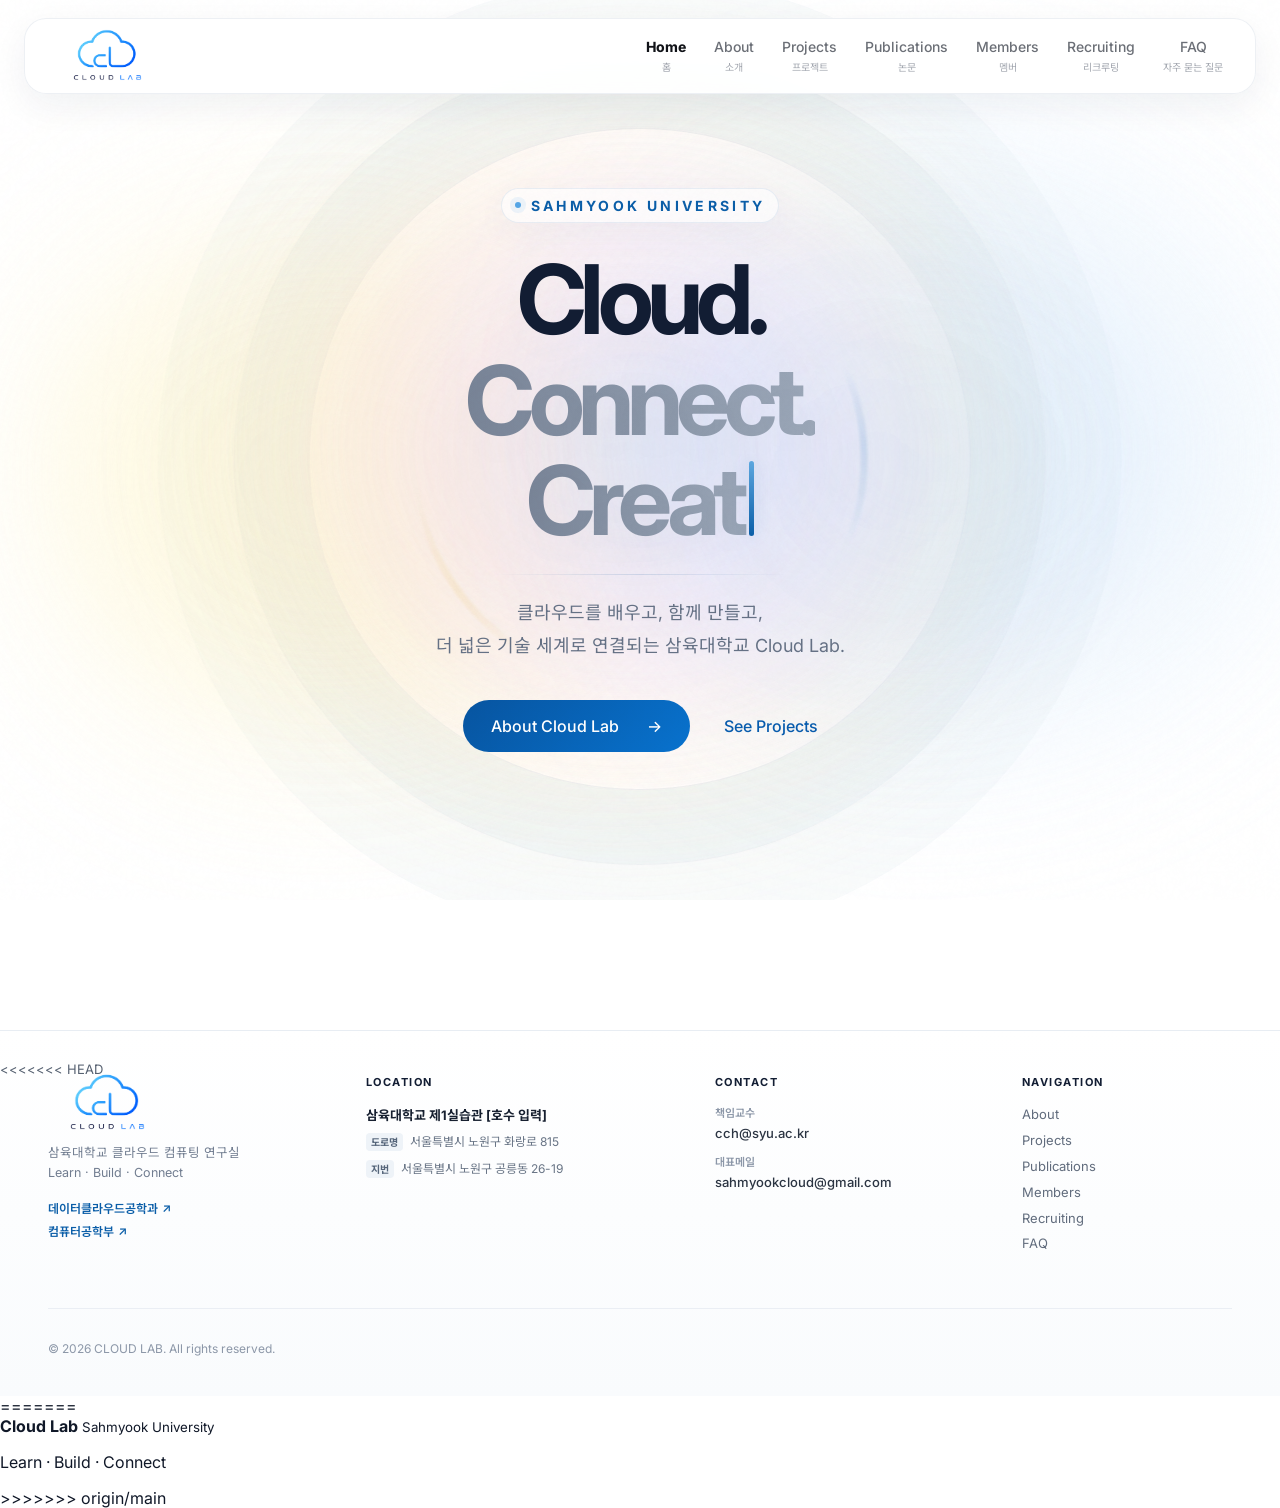
==== commit 1900d543: "최신 main 병합" ====
--- a/index.html
+++ b/index.html
@@ -74,6 +74,7 @@
     </main>
 
     <footer class="site-footer">
+<<<<<<< HEAD
     <div class="footer-inner">
         <div class="footer-grid">
             <!-- 1. 브랜드 및 소속 학과 -->
@@ -139,6 +140,14 @@
         </div>
     </div>
 </footer>
+=======
+        <div>
+            <strong>Cloud Lab</strong>
+            <small>Sahmyook University</small>
+        </div>
+        <p>Learn · Build · Connect</p>
+    </footer>
+>>>>>>> origin/main
     <script src="js/script.js"></script>
     <script src="js/premium.js"></script>
 </body>
--- a/css/styles.css
+++ b/css/styles.css
@@ -1921,7 +1921,6 @@
     .recruiting-blob {
         filter: blur(65px);
     }
-
     .course-card {
         padding: 24px;
         border-radius: 20px;
--- a/css/premium.css
+++ b/css/premium.css
@@ -1516,4 +1516,4 @@
 .home-page .hero-center {
     position: relative;
     z-index: 3;
-}+}
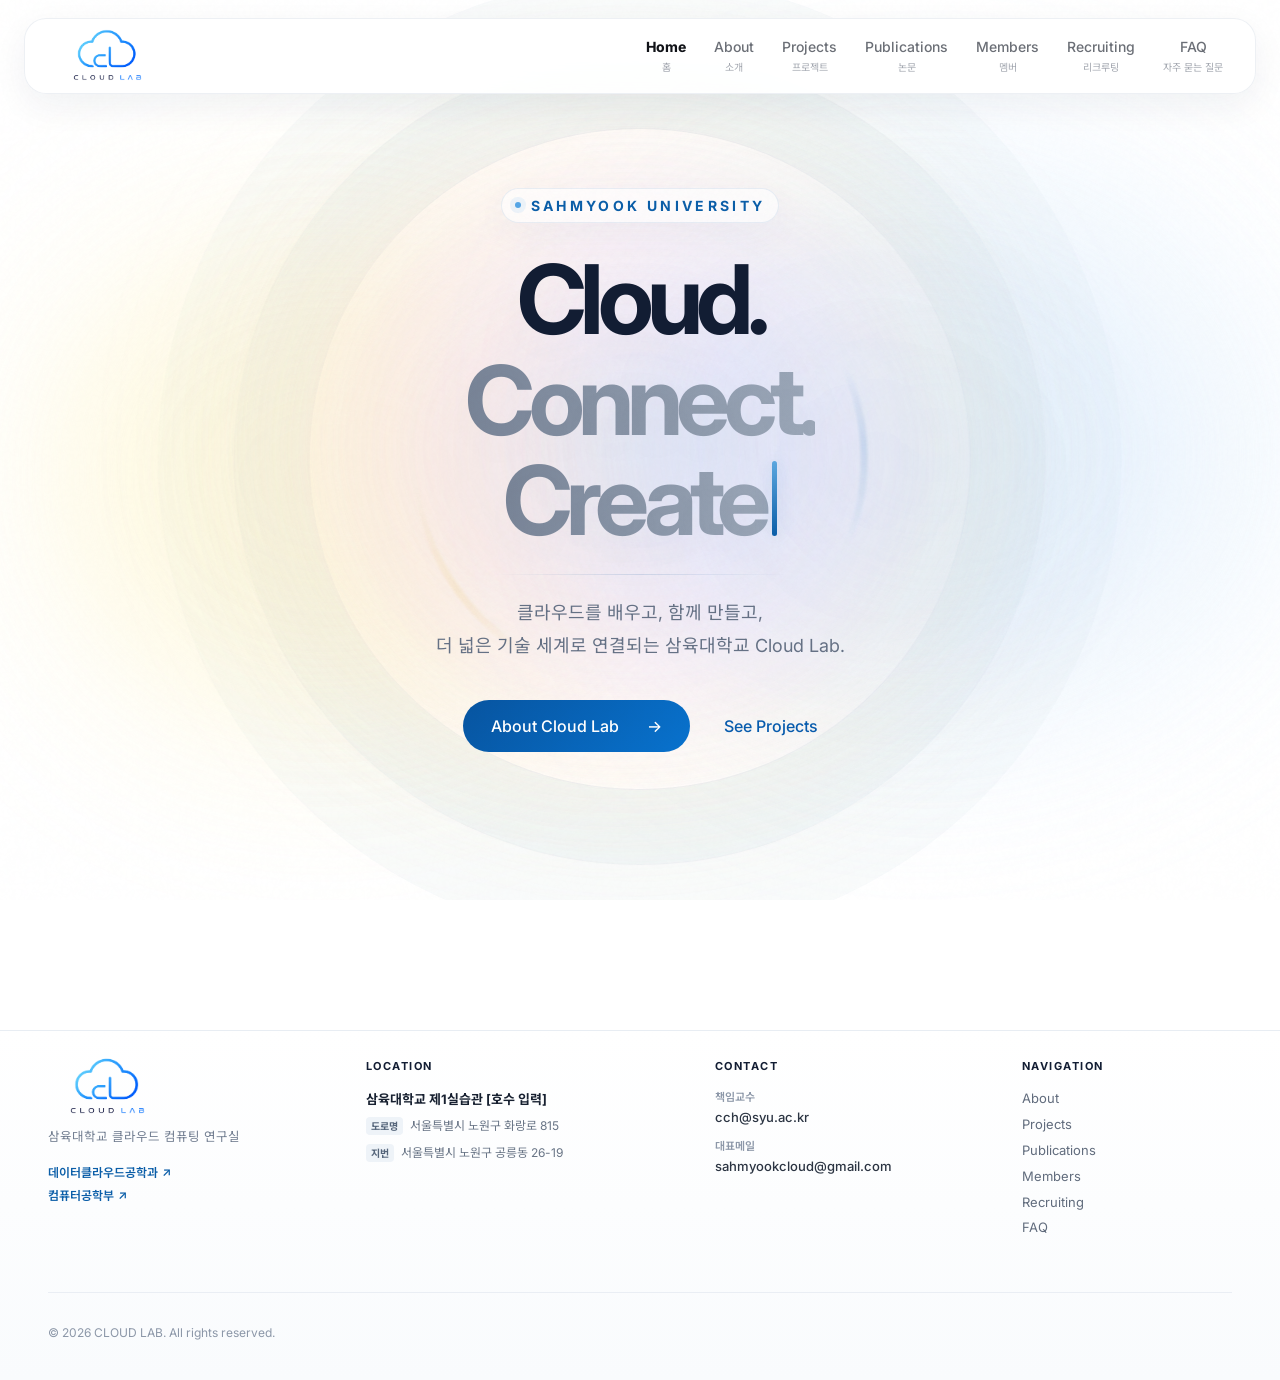
==== commit 26af10d3: "1차 완성본" ====
--- a/index.html
+++ b/index.html
@@ -74,7 +74,6 @@
     </main>
 
     <footer class="site-footer">
-<<<<<<< HEAD
     <div class="footer-inner">
         <div class="footer-grid">
             <!-- 1. 브랜드 및 소속 학과 -->
@@ -85,7 +84,6 @@
                 </div>
                 <p class="footer-desc">
                     삼육대학교 클라우드 컴퓨팅 연구실<br>
-                    Learn · Build · Connect
                 </p>
                 <div class="footer-dept-links">
                     <a href="https://www.syu.ac.kr/dce/" target="_blank" rel="noopener noreferrer">
@@ -140,14 +138,6 @@
         </div>
     </div>
 </footer>
-=======
-        <div>
-            <strong>Cloud Lab</strong>
-            <small>Sahmyook University</small>
-        </div>
-        <p>Learn · Build · Connect</p>
-    </footer>
->>>>>>> origin/main
     <script src="js/script.js"></script>
     <script src="js/premium.js"></script>
 </body>
--- a/css/styles.css
+++ b/css/styles.css
@@ -516,6 +516,119 @@
 /* ==========================================
    About Page - Research Value Cards (4 Cards)
    ========================================== */
+/* About Page Hero Description */
+.page-hero-desc {
+    max-width: 780px;
+    margin-top: 10px;
+}
+
+.page-hero-desc p {
+    margin: 0 0 16px;
+    color: var(--muted);
+    font-size: 15.5px;
+    line-height: 1.85;
+    word-break: keep-all;
+}
+
+.page-hero-desc p strong {
+    color: #121d33;
+    font-weight: 700;
+}
+
+.page-hero-desc .hero-welcome {
+    margin-top: 22px;
+    color: var(--syu);
+    font-weight: 600;
+    font-size: 15px;
+}
+
+/* ==========================================
+   About Page Hero - 2 Column Split Layout
+   ========================================== */
+.about-hero {
+    max-width: 1380px;
+    width: 100%;
+    margin: 0 auto;
+    padding: 80px 7vw 60px;
+    display: grid;
+    /* 2단의 .section-grid와 동일한 1:1 분할 및 80px 간격 적용 */
+    grid-template-columns: 1fr 1fr;
+    gap: 80px;
+    align-items: start;
+    min-height: auto;
+}
+
+/* ★ 1단 등장 속도 제어 (기본 0.7초 -> 1.4초로 완화) */
+.about-hero.reveal {
+    transition: 
+        opacity 5.0s cubic-bezier(0.16, 1, 0.3, 1), 
+        transform 1.4s cubic-bezier(0.16, 1, 0.3, 1);
+}
+
+/* 좌측 타이틀 */
+.about-hero .hero-title-col h1 {
+    margin: 16px 0 0;
+    font-size: clamp(48px, 5.8vw, 76px);
+    line-height: 1.04;
+    letter-spacing: -0.06em;
+    word-break: keep-all;
+}
+
+/* 우측 설명글 */
+.about-hero .hero-desc-col {
+    display: flex;
+    flex-direction: column;
+    gap: 16px;
+    padding-top: 30px; /* 좌측 h1 첫 글자 라인과 시각적 높이 일치 */
+}
+
+.about-hero .hero-desc-col p {
+    margin: 0;
+    color: #556070;
+    font-size: 15px;
+    line-height: 1.85;
+    word-break: keep-all;
+}
+
+.about-hero .hero-desc-col p strong {
+    color: #121d33;
+    font-weight: 700;
+}
+
+.about-hero .hero-desc-col .hero-welcome {
+    margin-top: 6px;
+    padding-top: 18px;
+    border-top: 1px dashed var(--line);
+    color: var(--syu);
+    font-size: 15px;
+    font-weight: 600;
+    line-height: 1.7;
+}
+
+.about-hero ~ .detail-section {
+    padding-bottom: 0px; /* 30px ~ 60px 사이로 직접 조절 */
+}
+
+/* 소개 페이지 2단 및 세부 섹션 내 강조 텍스트 컬러 일치 */
+.detail-section p strong,
+.value-card p strong {
+    color: #121d33;
+    font-weight: 700;
+}
+
+/* 태블릿 및 모바일 반응형 */
+@media (max-width: 900px) {
+    .about-hero {
+        grid-template-columns: 1fr;
+        gap: 36px;
+        padding-top: 60px;
+    }
+
+    .about-hero .hero-desc-col {
+        padding-top: 0;
+    }
+}
+
 .value-grid {
     display: grid;
     grid-template-columns: repeat(4, 1fr);
@@ -859,6 +972,28 @@
     color: #7a8492;
     font-size: 11px;
 }
+
+/* ★ 진로 배너(본문)와 하단 푸터 사이 간격 단독 제어 */
+.members-content {
+    padding-bottom: 30px;
+}
+
+/* 1. members 본문 및 진로 배너 자체의 하단 여백 제거 */
+.members-content {
+    padding-bottom: 0 !important;
+}
+
+.career-banner,
+.career-section {
+    margin-bottom: 0 !important;
+}
+
+/* 2. members 페이지에서만 푸터의 상단 여백을 30px로 축소 */
+.members-page-main ~ .site-footer,
+main.members-page-main + .site-footer {
+    margin-top: 30px !important;
+}
+
 
 /* ==========================================
    Recruiting Section
@@ -1051,6 +1186,23 @@
     transform: translate(3px, -3px);
 }
 
+/* ==========================================
+   Recruiting 페이지 - 지원 배너와 푸터 간격 (30px 고정)
+   ========================================== */
+
+/* 1. Recruiting 최하단 지원 카드 자체의 하단 바깥 여백 제거 */
+.recruit-apply-clean {
+    margin-bottom: 0 !important;
+}
+
+/* 2. Recruiting 페이지 푸터 상단 여백 30px 고정 */
+.premium-recruiting-main ~ .site-footer,
+main.premium-recruiting-main + .site-footer,
+.recruiting-main ~ .site-footer,
+main.recruiting-main + .site-footer {
+    margin-top: 30px !important;
+}
+
 @keyframes recruitingMorph {
     0% { transform: translate(0, 0) scale(1); }
     25% { transform: translate(25px, -15px) scale(1.08); }
@@ -1079,6 +1231,21 @@
 .faq-page-content p {
     color: var(--muted);
     line-height: 1.75;
+}
+
+/* ==========================================
+   FAQ 페이지 - CTA 배너와 푸터 간격 (30px 고정)
+   ========================================== */
+
+/* 1. FAQ CTA 배너 자체의 하단 바깥 여백 제거 */
+.faq-cta {
+    margin-bottom: 0 !important;
+}
+
+/* 2. FAQ 페이지 푸터 상단 여백 30px 고정 */
+.premium-fqp-main ~ .site-footer,
+main.premium-fqp-main + .site-footer {
+    margin-top: 30px !important;
 }
 
 /* ==========================================
@@ -1546,6 +1713,58 @@
 }
 
 /* ==========================================
+   Projects 페이지 - 푸터 간격 30px 고정
+   ========================================== */
+.projects-content {
+    padding-bottom: 0 !important;
+}
+
+.lab-project-list {
+    margin-bottom: 0 !important;
+}
+
+main:has(.projects-content) ~ .site-footer,
+main:has(.projects-content) + .site-footer,
+.projects-page-main ~ .site-footer,
+main.projects-page-main + .site-footer {
+    margin-top: 130px !important;
+}
+
+/* ==========================================
+   Projects Page - 1단(Hero)과 2단 좌측 시작선 전 구간 반응형 일치
+   ========================================== */
+/* 1. 기본 데스크톱 (전체화면) */
+main:has(.projects-content) .page-hero,
+.projects-page-main .page-hero {
+    max-width: 1380px;
+    width: 100%;
+    margin: 0 auto;
+    padding-left: 7vw !important;
+    padding-right: 7vw !important;
+    box-sizing: border-box;
+}
+
+/* 2. 태블릿 구간 (900px 이하 축소 시) */
+@media (max-width: 900px) {
+    main:has(.projects-content) .page-hero,
+    .projects-page-main .page-hero,
+    .projects-content {
+        padding-left: 6vw !important;
+        padding-right: 6vw !important;
+    }
+}
+
+/* 3. 모바일 구간 (600px 이하 축소 시) */
+@media (max-width: 600px) {
+    main:has(.projects-content) .page-hero,
+    .projects-page-main .page-hero,
+    .projects-content {
+        padding-left: 20px !important;
+        padding-right: 20px !important;
+    }
+}
+
+/* ==========================================
    Publications Page
    ========================================== */
 .publications-page .page-hero::before {
@@ -1648,6 +1867,167 @@
 .publication-item:hover .publication-link:not(.is-disabled) {
     transform: translate(3px, -3px);
     background: #edf5fc;
+}
+
+/* ==========================================
+   Publications Page
+   ========================================== */
+.publications-page .page-hero::before {
+    left: 61%;
+    background:
+        radial-gradient(ellipse 40% 50% at 27% 52%, rgba(244, 222, 242, 0.70) 0%, rgba(244, 222, 242, 0.36) 34%, rgba(244, 222, 242, 0.10) 54%, transparent 76%),
+        radial-gradient(ellipse 42% 52% at 55% 45%, rgba(211, 234, 255, 0.76) 0%, rgba(211, 234, 255, 0.39) 34%, rgba(211, 234, 255, 0.11) 55%, transparent 77%),
+        radial-gradient(ellipse 35% 44% at 79% 58%, rgba(255, 244, 190, 0.58) 0%, rgba(255, 244, 190, 0.29) 32%, rgba(255, 244, 190, 0.08) 50%, transparent 72%);
+}
+
+.publications-content {
+    padding-top: 35px;
+}
+
+.publication-intro {
+    display: grid;
+    grid-template-columns: 1.15fr 0.85fr;
+    column-gap: 80px;
+    align-items: end;
+    margin-bottom: 54px;
+}
+
+.publication-intro .section-kicker {
+    grid-column: 1 / -1;
+}
+
+.publication-intro h2 {
+    grid-column: 1;
+}
+
+.publication-intro > p:last-child {
+    grid-column: 2;
+    align-self: end;
+}
+
+.publication-list {
+    border-top: 1px solid var(--line);
+}
+
+.publication-item {
+    display: grid;
+    grid-template-columns: 80px minmax(0, 1fr) 48px;
+    gap: 28px;
+    align-items: center;
+    padding: 34px 0;
+    border-bottom: 1px solid var(--line);
+    transition: padding-left 0.24s ease, background 0.24s ease;
+}
+
+.publication-item:hover {
+    padding-left: 10px;
+    background: linear-gradient(90deg, rgba(213, 235, 255, 0.16), transparent 55%);
+}
+
+.publication-index {
+    color: var(--syu);
+    font-size: 11px;
+    font-weight: 700;
+    letter-spacing: 0.12em;
+}
+
+.publication-meta {
+    display: flex;
+    flex-wrap: wrap;
+    gap: 8px 16px;
+    margin-bottom: 10px;
+    color: #8d97a6;
+    font-size: 10px;
+    font-weight: 600;
+    letter-spacing: 0.04em;
+}
+
+.publication-main h3 {
+    max-width: 1000px;
+    margin: 0;
+    color: #192438;
+    font-size: clamp(20px, 2vw, 27px);
+    line-height: 1.42;
+    letter-spacing: -0.025em;
+}
+
+.publication-main > p {
+    margin: 10px 0 0;
+    color: var(--muted);
+    font-size: 12px;
+    line-height: 1.7;
+}
+
+.publication-link {
+    display: grid;
+    place-items: center;
+    width: 38px;
+    height: 38px;
+    border-radius: 50%;
+    color: var(--syu);
+    font-size: 17px;
+    transition: transform 0.22s ease, background 0.22s ease;
+}
+
+.publication-item:hover .publication-link:not(.is-disabled) {
+    transform: translate(3px, -3px);
+    background: #edf5fc;
+}
+
+/* ==========================================
+   Publications 페이지 - 푸터 상단 여백 (120px 유지)
+   ========================================== */
+.publications-content {
+    padding-bottom: 0 !important;
+}
+
+.publication-list {
+    margin-bottom: 0 !important;
+}
+
+main:has(.publications-content) ~ .site-footer,
+main:has(.publications-content) + .site-footer,
+.publications-page-main ~ .site-footer,
+main.publications-page-main + .site-footer,
+.publications-page ~ .site-footer {
+    margin-top: 120px !important;
+}
+
+/* ==========================================
+   Publications Page - 1단(Hero)과 2단 좌측 시작선 전 구간 반응형 일치
+   ========================================== */
+/* 1. 기본 데스크톱 (전체화면) */
+main:has(.publications-content) .page-hero,
+.publications-page-main .page-hero,
+.publications-page .page-hero {
+    max-width: 1380px;
+    width: 100%;
+    margin: 0 auto;
+    padding-left: 7vw !important;
+    padding-right: 7vw !important;
+    box-sizing: border-box;
+}
+
+/* 2. 태블릿 구간 (900px 이하 축소 시) */
+@media (max-width: 900px) {
+    main:has(.publications-content) .page-hero,
+    .publications-page-main .page-hero,
+    .publications-page .page-hero,
+    .publications-content {
+        padding-left: 6vw !important;
+        padding-right: 6vw !important;
+    }
+}
+
+/* 3. 모바일 구간 (600px 이하 축소 시) */
+@media (max-width: 600px) {
+    main:has(.publications-content) .page-hero,
+    .publications-page-main .page-hero,
+    .publications-page .page-hero,
+    .publications-content {
+        padding-left: 20px !important;
+        padding-right: 20px !important;
+    }
 }
 
 /* ==========================================
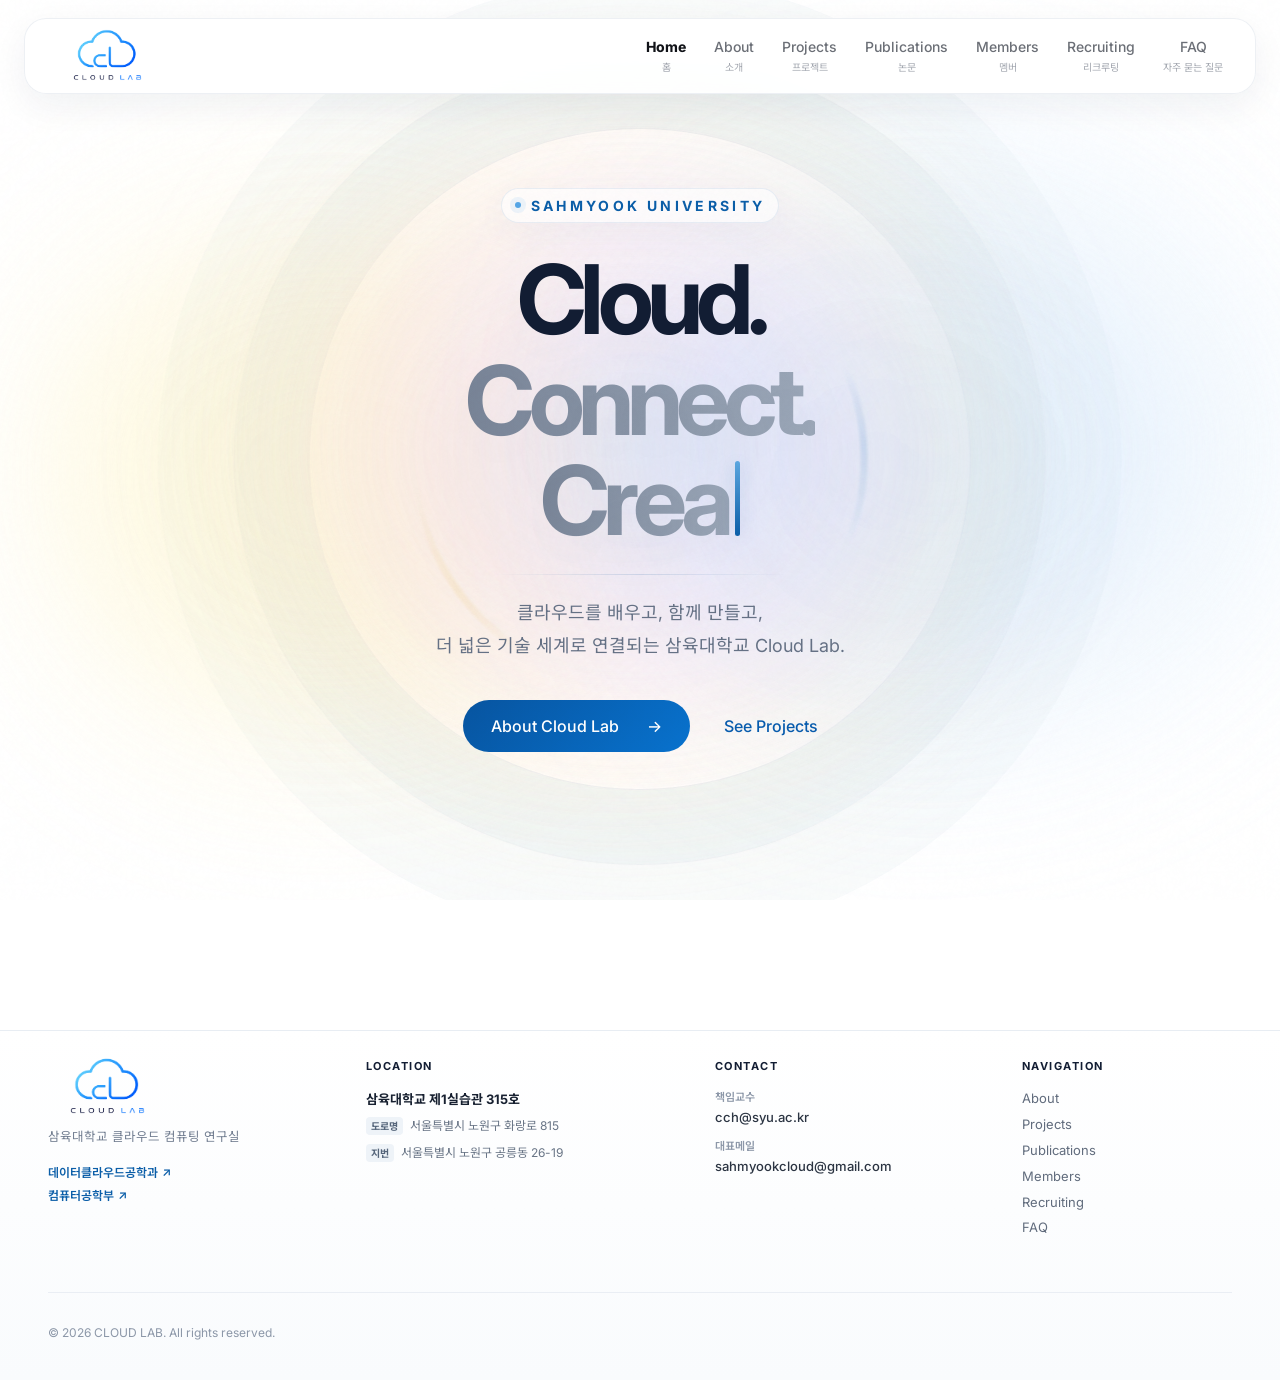
==== commit dc48cfe5: "Update website content and UI" ====
--- a/index.html
+++ b/index.html
@@ -99,7 +99,7 @@
             <div class="footer-col">
                 <h3>LOCATION</h3>
                 <div class="footer-address-block">
-                    <strong class="location-building">삼육대학교 제1실습관 [호수 입력]</strong>
+                    <strong class="location-building">삼육대학교 제1실습관 315호</strong>
                     <p class="address-line"><span>도로명</span> 서울특별시 노원구 화랑로 815</p>
                     <p class="address-line"><span>지번</span> 서울특별시 노원구 공릉동 26-19</p>
                 </div>
--- a/css/styles.css
+++ b/css/styles.css
@@ -1,3 +1,7 @@
+/* ==========================================================================
+   [공통] 전역 기본 리셋 및 컬러 변수 (Global & Reset)
+   ========================================================================== */
+
 * {
     box-sizing: border-box;
 }
@@ -28,9 +32,11 @@
     --blue: #d5ebff;
 }
 
-/* ==========================================
-   Header & Navigation
-   ========================================== */
+
+/* ==========================================================================
+   [공통] 상단 헤더 및 내비게이션 (Header & Navigation)
+   ========================================================================== */
+
 .site-header {
     position: fixed;
     top: 18px;
@@ -181,198 +187,11 @@
     cursor: pointer;
 }
 
-/* ==========================================
-   Home Hero & Typing Animation
-   ========================================== */
-.home-main {
-    min-height: 100vh;
-}
-
-.home-hero {
-    position: relative;
-    min-height: 100vh;
-    display: flex;
-    align-items: center;
-    justify-content: center;
-    overflow: hidden;
-    padding: 140px 40px 100px;
-    background: #ffffff;
-}
-
-.hero-center {
-    position: relative;
-    z-index: 3;
-    width: 100%;
-    max-width: 1100px;
-    text-align: center;
-}
-
-.home-eyebrow {
-    margin: 0 0 28px;
-    color: var(--syu);
-    font-size: 14px;
-    font-weight: 700;
-    letter-spacing: 0.24em;
-}
-
-.home-title {
-    display: flex;
-    flex-direction: column;
-    align-items: center;
-    margin: 0;
-    font-size: clamp(65px, 7.5vw, 120px);
-    font-weight: 700;
-    line-height: 0.95;
-    letter-spacing: -0.07em;
-}
-
-.home-title > span {
-    display: inline-flex;
-    align-items: center;
-    justify-content: center;
-    min-height: 1.05em;
-    white-space: nowrap;
-}
-
-.title-cloud {
-    color: #121d33;
-}
-
-.title-connect {
-    color: #7e899b;
-}
-
-.title-create {
-    color: #9ca7b8;
-}
-
-.typing-cursor {
-    display: inline-block;
-    margin-left: 6px;
-    font-weight: 200;
-    color: var(--syu);
-    line-height: 1;
-    transform: translateY(-2px);
-    animation: blink 0.8s infinite;
-}
-
-@keyframes blink {
-    0%, 100% { opacity: 1; }
-    50% { opacity: 0; }
-}
-
-.home-description {
-    max-width: 720px;
-    margin: 46px auto 0;
-    color: #657185;
-    font-size: 18px;
-    line-height: 1.8;
-}
-
-.home-actions {
-    display: flex;
-    align-items: center;
-    justify-content: center;
-    gap: 34px;
-    margin-top: 38px;
-}
-
-.home-primary-btn {
-    display: inline-flex;
-    align-items: center;
-    gap: 28px;
-    padding: 16px 28px;
-    border-radius: 999px;
-    background: linear-gradient(135deg, #0754a0, #0872ce);
-    color: #ffffff;
-    font-size: 16px;
-    font-weight: 500;
-    transition: transform 0.25s ease, box-shadow 0.25s ease;
-}
-
-.home-primary-btn:hover {
-    transform: translateY(-3px);
-    box-shadow: 0 12px 30px rgba(11, 94, 168, 0.2);
-}
-
-.home-secondary-btn {
-    color: #075bad;
-    font-size: 16px;
-    font-weight: 500;
-    transition: opacity 0.2s ease;
-}
-
-.home-secondary-btn:hover {
-    opacity: 0.55;
-}
-
-.home-gradient {
-    position: absolute;
-    top: 51%;
-    left: 50%;
-    z-index: 0;
-    width: min(1120px, 92vw);
-    height: min(720px, 72vh);
-    transform: translate(-50%, -50%);
-    pointer-events: none;
-}
-
-.home-blob {
-    position: absolute;
-    border-radius: 48% 52% 58% 42% / 45% 55% 45% 55%;
-    mix-blend-mode: multiply;
-    animation: homeMorph 18s ease-in-out infinite alternate;
-}
-
-.blob-yellow {
-    top: 18%;
-    left: 2%;
-    width: 48%;
-    height: 70%;
-    background: rgba(255, 241, 174, 0.58);
-    filter: blur(95px);
-}
-
-.blob-pink {
-    top: 12%;
-    left: 22%;
-    width: 56%;
-    height: 74%;
-    background: rgba(244, 218, 241, 0.58);
-    filter: blur(100px);
-    animation-delay: -6s;
-}
-
-.blob-blue {
-    top: 10%;
-    right: 0;
-    width: 50%;
-    height: 76%;
-    background: rgba(205, 230, 255, 0.64);
-    filter: blur(100px);
-    animation-delay: -11s;
-}
-
-.blob-syu {
-    top: 34%;
-    right: 18%;
-    width: 25%;
-    height: 38%;
-    background: rgba(11, 94, 168, 0.08);
-    filter: blur(115px);
-    animation-delay: -8s;
-}
-
-@keyframes homeMorph {
-    0% { transform: translate(0, 0) scale(1) rotate(-2deg); }
-    33% { transform: translate(18px, -15px) scale(1.06) rotate(1deg); }
-    66% { transform: translate(-15px, 12px) scale(1.10) rotate(-2deg); }
-    100% { transform: translate(12px, 18px) scale(1.04) rotate(3deg); }
-}
-
-/* ==========================================
-   Page Hero & Detail Sections
-   ========================================== */
+
+/* ==========================================================================
+   [공통] 서브 페이지 공통 베이스 레이아웃 (Subpage Base Layout)
+   ========================================================================== */
+
 .page-main {
     padding-top: 120px;
 }
@@ -393,7 +212,7 @@
 .page-hero h1,
 .members-head h1 {
     margin: 18px 0 28px;
-    font-size: clamp(58px, 7vw, 104px);
+    font-size: clamp(49px, 6vw, 88px);
     line-height: 0.98;
     letter-spacing: -0.065em;
 }
@@ -413,6 +232,7 @@
     letter-spacing: 0.17em;
 }
 
+/* 기본 Hero 배경 블롭 */
 .page-hero::before,
 .members-head::before {
     content: "";
@@ -456,36 +276,6 @@
         radial-gradient(ellipse 38% 46% at 75% 47%, rgba(255, 244, 190, 0.67) 0%, rgba(255, 244, 190, 0.34) 32%, rgba(255, 244, 190, 0.10) 52%, transparent 74%);
 }
 
-.recruiting-page .page-hero::before {
-    left: 61%;
-    background:
-        radial-gradient(ellipse 40% 50% at 27% 48%, rgba(255, 244, 190, 0.80) 0%, rgba(255, 244, 190, 0.43) 34%, rgba(255, 244, 190, 0.12) 54%, transparent 76%),
-        radial-gradient(ellipse 40% 50% at 53% 55%, rgba(244, 222, 242, 0.74) 0%, rgba(244, 222, 242, 0.40) 34%, rgba(244, 222, 242, 0.12) 54%, transparent 76%),
-        radial-gradient(ellipse 37% 47% at 77% 42%, rgba(211, 234, 255, 0.66) 0%, rgba(211, 234, 255, 0.34) 32%, rgba(211, 234, 255, 0.10) 52%, transparent 74%);
-}
-
-.faq-page .page-hero::before {
-    left: 60%;
-    background:
-        radial-gradient(ellipse 42% 52% at 28% 48%, rgba(211, 234, 255, 0.78) 0%, rgba(211, 234, 255, 0.42) 34%, rgba(211, 234, 255, 0.12) 54%, transparent 76%),
-        radial-gradient(ellipse 38% 48% at 55% 52%, rgba(244, 222, 242, 0.62) 0%, rgba(244, 222, 242, 0.32) 32%, rgba(244, 222, 242, 0.09) 52%, transparent 74%),
-        radial-gradient(ellipse 34% 43% at 78% 55%, rgba(255, 244, 190, 0.54) 0%, rgba(255, 244, 190, 0.28) 30%, rgba(255, 244, 190, 0.08) 48%, transparent 70%);
-}
-
-@keyframes centerMorph {
-    0% { transform: translate(-50%, -50%) scale(1) rotate(-2deg); }
-    25% { transform: translate(-52%, -48%) scale(1.04) rotate(1deg); }
-    50% { transform: translate(-48%, -51%) scale(1.08) rotate(2deg); }
-    75% { transform: translate(-51%, -49%) scale(1.05) rotate(-1deg); }
-    100% { transform: translate(-49%, -52%) scale(1.02) rotate(2deg); }
-}
-
-@keyframes blueMorph {
-    0% { transform: translate(-50%, -50%) scale(1); opacity: 0.45; }
-    50% { transform: translate(-60%, -45%) scale(1.15); opacity: 0.58; }
-    100% { transform: translate(-43%, -55%) scale(1.05); opacity: 0.48; }
-}
-
 .detail-section,
 .members-content {
     max-width: 1380px;
@@ -502,7 +292,7 @@
 .section-grid h2,
 .recruit-panel h2 {
     margin: 12px 0;
-    font-size: clamp(42px, 5vw, 68px);
+    font-size: clamp(36px, 4vw, 56px);
     line-height: 1.03;
     letter-spacing: -0.05em;
 }
@@ -513,10 +303,190 @@
     line-height: 1.9;
 }
 
-/* ==========================================
-   About Page - Research Value Cards (4 Cards)
-   ========================================== */
-/* About Page Hero Description */
+
+/* ==========================================================================
+   [페이지] 1. 메인 홈 (Home)
+   ========================================================================== */
+
+.home-main {
+    min-height: 100vh;
+}
+
+.home-hero {
+    position: relative;
+    min-height: 100vh;
+    display: flex;
+    align-items: center;
+    justify-content: center;
+    overflow: hidden;
+    padding: 140px 40px 100px;
+    background: #ffffff;
+}
+
+.hero-center {
+    position: relative;
+    z-index: 3;
+    width: 100%;
+    max-width: 1100px;
+    text-align: center;
+}
+
+.home-eyebrow {
+    margin: 0 0 28px;
+    color: var(--syu);
+    font-size: 14px;
+    font-weight: 700;
+    letter-spacing: 0.24em;
+}
+
+.home-title {
+    display: flex;
+    flex-direction: column;
+    align-items: center;
+    margin: 0;
+    font-size: clamp(65px, 7.5vw, 120px);
+    font-weight: 700;
+    line-height: 0.95;
+    letter-spacing: -0.07em;
+}
+
+.home-title > span {
+    display: inline-flex;
+    align-items: center;
+    justify-content: center;
+    min-height: 1.05em;
+    white-space: nowrap;
+}
+
+.title-cloud {
+    color: #121d33;
+}
+
+.title-connect {
+    color: #7e899b;
+}
+
+.title-create {
+    color: #9ca7b8;
+}
+
+.typing-cursor {
+    display: inline-block;
+    margin-left: 6px;
+    font-weight: 200;
+    color: var(--syu);
+    line-height: 1;
+    transform: translateY(-2px);
+    animation: blink 0.8s infinite;
+}
+
+.home-description {
+    max-width: 720px;
+    margin: 46px auto 0;
+    color: #657185;
+    font-size: 18px;
+    line-height: 1.8;
+}
+
+.home-actions {
+    display: flex;
+    align-items: center;
+    justify-content: center;
+    gap: 34px;
+    margin-top: 38px;
+}
+
+.home-primary-btn {
+    display: inline-flex;
+    align-items: center;
+    gap: 28px;
+    padding: 16px 28px;
+    border-radius: 999px;
+    background: linear-gradient(135deg, #0754a0, #0872ce);
+    color: #ffffff;
+    font-size: 16px;
+    font-weight: 500;
+    transition: transform 0.25s ease, box-shadow 0.25s ease;
+}
+
+.home-primary-btn:hover {
+    transform: translateY(-3px);
+    box-shadow: 0 12px 30px rgba(11, 94, 168, 0.2);
+}
+
+.home-secondary-btn {
+    color: #075bad;
+    font-size: 16px;
+    font-weight: 500;
+    transition: opacity 0.2s ease;
+}
+
+.home-secondary-btn:hover {
+    opacity: 0.55;
+}
+
+.home-gradient {
+    position: absolute;
+    top: 51%;
+    left: 50%;
+    z-index: 0;
+    width: min(1120px, 92vw);
+    height: min(720px, 72vh);
+    transform: translate(-50%, -50%);
+    pointer-events: none;
+}
+
+.home-blob {
+    position: absolute;
+    border-radius: 48% 52% 58% 42% / 45% 55% 45% 55%;
+    mix-blend-mode: multiply;
+    animation: homeMorph 18s ease-in-out infinite alternate;
+}
+
+.blob-yellow {
+    top: 18%;
+    left: 2%;
+    width: 48%;
+    height: 70%;
+    background: rgba(255, 241, 174, 0.58);
+    filter: blur(95px);
+}
+
+.blob-pink {
+    top: 12%;
+    left: 22%;
+    width: 56%;
+    height: 74%;
+    background: rgba(244, 218, 241, 0.58);
+    filter: blur(100px);
+    animation-delay: -6s;
+}
+
+.blob-blue {
+    top: 10%;
+    right: 0;
+    width: 50%;
+    height: 76%;
+    background: rgba(205, 230, 255, 0.64);
+    filter: blur(100px);
+    animation-delay: -11s;
+}
+
+.blob-syu {
+    top: 34%;
+    right: 18%;
+    width: 25%;
+    height: 38%;
+    background: rgba(11, 94, 168, 0.08);
+    filter: blur(115px);
+    animation-delay: -8s;
+}
+
+
+/* ==========================================================================
+   [페이지] 2. 소개 (About)
+   ========================================================================== */
+
 .page-hero-desc {
     max-width: 780px;
     margin-top: 10px;
@@ -542,30 +512,25 @@
     font-size: 15px;
 }
 
-/* ==========================================
-   About Page Hero - 2 Column Split Layout
-   ========================================== */
+/* About Page Hero - 2단 분할 레이아웃 */
 .about-hero {
     max-width: 1380px;
     width: 100%;
     margin: 0 auto;
     padding: 80px 7vw 60px;
     display: grid;
-    /* 2단의 .section-grid와 동일한 1:1 분할 및 80px 간격 적용 */
     grid-template-columns: 1fr 1fr;
     gap: 80px;
     align-items: start;
     min-height: auto;
 }
 
-/* ★ 1단 등장 속도 제어 (기본 0.7초 -> 1.4초로 완화) */
 .about-hero.reveal {
     transition: 
         opacity 5.0s cubic-bezier(0.16, 1, 0.3, 1), 
         transform 1.4s cubic-bezier(0.16, 1, 0.3, 1);
 }
 
-/* 좌측 타이틀 */
 .about-hero .hero-title-col h1 {
     margin: 16px 0 0;
     font-size: clamp(48px, 5.8vw, 76px);
@@ -574,12 +539,11 @@
     word-break: keep-all;
 }
 
-/* 우측 설명글 */
 .about-hero .hero-desc-col {
     display: flex;
     flex-direction: column;
     gap: 16px;
-    padding-top: 30px; /* 좌측 h1 첫 글자 라인과 시각적 높이 일치 */
+    padding-top: 30px;
 }
 
 .about-hero .hero-desc-col p {
@@ -606,27 +570,13 @@
 }
 
 .about-hero ~ .detail-section {
-    padding-bottom: 0px; /* 30px ~ 60px 사이로 직접 조절 */
-}
-
-/* 소개 페이지 2단 및 세부 섹션 내 강조 텍스트 컬러 일치 */
+    padding-bottom: 0px;
+}
+
 .detail-section p strong,
 .value-card p strong {
     color: #121d33;
     font-weight: 700;
-}
-
-/* 태블릿 및 모바일 반응형 */
-@media (max-width: 900px) {
-    .about-hero {
-        grid-template-columns: 1fr;
-        gap: 36px;
-        padding-top: 60px;
-    }
-
-    .about-hero .hero-desc-col {
-        padding-top: 0;
-    }
 }
 
 .value-grid {
@@ -700,9 +650,6 @@
     font-weight: 500;
 }
 
-/* ==========================================
-   Activity Detail
-   ========================================== */
 .activity-detail {
     display: grid;
     grid-template-columns: 120px 1fr;
@@ -733,9 +680,11 @@
     line-height: 1.8;
 }
 
-/* ==========================================
-   Members Page
-   ========================================== */
+
+/* ==========================================================================
+   [페이지] 3. 구성원 (Members)
+   ========================================================================== */
+
 .members-page-main {
     padding-top: 140px;
 }
@@ -745,13 +694,13 @@
     isolation: isolate;
     overflow: visible;
     max-width: 1380px;
-    min-height: 500px;
+    min-height: 360px;
     display: grid;
     grid-template-columns: 1fr 0.65fr;
     align-items: center;
     gap: 70px;
     margin: auto;
-    padding: 55px 7vw 35px;
+    padding: 55px 7vw 0px;
 }
 
 .members-head::before {
@@ -826,8 +775,17 @@
     border-radius: 28px;
     background: linear-gradient(145deg, #e8f2fb, #d6e7f6);
     font-size: 26px;
-}
-
+    overflow: hidden;
+    padding: 0;
+}
+
+.portrait-professor img {
+    width: 100%;
+    height: 100%;
+    object-fit: cover;
+    object-position: center;
+    display: block;
+}
 .role {
     color: var(--syu);
     font-size: 11px;
@@ -872,16 +830,22 @@
     margin-top: 26px;
 }
 
+/* 멤버 2x2 가로형 카드 그리드 */
 .member-grid {
     display: grid;
-    grid-template-columns: repeat(4, 1fr);
-    gap: 16px;
+    grid-template-columns: repeat(2, minmax(0, 1fr));
+    gap: 24px;
 }
 
 .member-card {
-    padding: 18px;
+    display: grid;
+    grid-template-columns: 140px minmax(0, 1fr);
+    column-gap: 24px;
+    row-gap: 12px;
+    align-items: center;
+    padding: 24px;
     border: 1px solid var(--line);
-    border-radius: 24px;
+    border-radius: 26px;
     background: #ffffff;
     box-shadow: 0 10px 24px rgba(32, 55, 82, 0.04);
     transition: transform 0.25s ease, box-shadow 0.25s ease;
@@ -893,8 +857,11 @@
 }
 
 .member-card .portrait {
-    width: 100%;
-    aspect-ratio: 3 / 4;
+    grid-column: 1;
+    grid-row: 1;
+    width: 140px;
+    height: 140px;
+    aspect-ratio: 1 / 1;
     overflow: hidden;
     padding: 0;
     margin: 0;
@@ -921,41 +888,47 @@
 .portrait-g { background: linear-gradient(145deg, #eaf7fb, #d7eef6); }
 
 .member-top {
+    grid-column: 2;
+    grid-row: 1;
     display: flex;
     justify-content: space-between;
+    align-items: flex-start;
     gap: 10px;
-    margin-top: 18px;
+    margin-top: 0;
 }
 
 .member-top h3 {
     margin: 0 0 4px;
-    font-size: 18px;
+    font-size: 19px;
 }
 
 .member-top p {
     margin: 0;
     color: #7d8795;
-    font-size: 12px;
+    font-size: 13px;
 }
 
 .cohort {
     height: max-content;
-    padding: 5px 8px;
+    padding: 5px 9px;
     border-radius: 999px;
     background: #edf5fc;
     color: var(--syu);
-    font-size: 10px;
+    font-size: 11px;
+    font-weight: 600;
 }
 
 .member-project {
-    margin-top: 24px;
-    padding-top: 16px;
+    grid-column: 2;
+    grid-row: 2;
+    margin-top: 8px;
+    padding-top: 14px;
     border-top: 1px solid var(--line);
 }
 
 .member-project small {
     display: block;
-    margin-bottom: 7px;
+    margin-bottom: 6px;
     color: #97a0ad;
     font-size: 9px;
     letter-spacing: 0.14em;
@@ -963,22 +936,18 @@
 
 .member-project strong {
     display: block;
-    font-size: 13px;
+    font-size: 13.5px;
     line-height: 1.45;
 }
 
 .member-project p {
     margin: 5px 0 0;
     color: #7a8492;
-    font-size: 11px;
-}
-
-/* ★ 진로 배너(본문)와 하단 푸터 사이 간격 단독 제어 */
-.members-content {
-    padding-bottom: 30px;
-}
-
-/* 1. members 본문 및 진로 배너 자체의 하단 여백 제거 */
+    font-size: 11.5px;
+    line-height: 1.5;
+}
+
+/* Members 페이지 최하단 및 푸터 간격 (30px 고정) */
 .members-content {
     padding-bottom: 0 !important;
 }
@@ -988,492 +957,16 @@
     margin-bottom: 0 !important;
 }
 
-/* 2. members 페이지에서만 푸터의 상단 여백을 30px로 축소 */
 .members-page-main ~ .site-footer,
 main.members-page-main + .site-footer {
     margin-top: 30px !important;
 }
 
 
-/* ==========================================
-   Recruiting Section
-   ========================================== */
-.recruit-panel {
-    display: grid;
-    grid-template-columns: 1fr 0.8fr;
-    gap: 80px;
-    padding: 60px;
-    border-radius: 30px;
-    background: linear-gradient(135deg, #fff7d9 0%, #f8e9f4 48%, #e5f2ff 100%);
-}
-
-.recruit-list {
-    margin: 0;
-}
-
-.recruit-list div {
-    display: grid;
-    grid-template-columns: 110px 1fr;
-    padding: 14px 0;
-    border-top: 1px solid rgba(23, 54, 94, 0.12);
-}
-
-.recruit-list dt {
-    color: #657184;
-    font-size: 12px;
-}
-
-.recruit-list dd {
-    margin: 0;
-    font-size: 14px;
-    font-weight: 600;
-}
-
-.recruiting-main {
-    padding-top: 118px;
-}
-
-.recruiting-hero {
-    position: relative;
-    isolation: isolate;
-    width: calc(100% - 80px);
-    max-width: 1440px;
-    min-height: calc(100vh - 145px);
-    margin: 0 auto 80px;
-    display: flex;
-    align-items: center;
-    justify-content: center;
-    overflow: hidden;
-    border-radius: 48px;
-    background: #ffffff;
-}
-
-.recruiting-gradient {
-    position: absolute;
-    inset: 0;
-    z-index: -1;
-    overflow: hidden;
-    pointer-events: none;
-}
-
-.recruiting-blob {
-    position: absolute;
-    border-radius: 50%;
-    filter: blur(90px);
-    opacity: 0.8;
-    will-change: transform;
-    animation: recruitingMorph 16s ease-in-out infinite alternate;
-}
-
-.recruit-yellow {
-    width: 52%;
-    height: 75%;
-    left: -12%;
-    top: 18%;
-    background: rgba(255, 239, 155, 0.70);
-    animation-delay: -2s;
-}
-
-.recruit-pink {
-    width: 52%;
-    height: 72%;
-    left: 20%;
-    top: 16%;
-    background: rgba(247, 215, 239, 0.70);
-    animation-delay: -6s;
-}
-
-.recruit-purple {
-    width: 46%;
-    height: 68%;
-    left: 46%;
-    top: 20%;
-    background: rgba(222, 213, 255, 0.62);
-    animation-delay: -10s;
-}
-
-.recruit-blue {
-    width: 48%;
-    height: 78%;
-    right: -10%;
-    top: 10%;
-    background: rgba(199, 228, 255, 0.72);
-    animation-delay: -13s;
-}
-
-.recruiting-hero::after {
-    content: "";
-    position: absolute;
-    inset: 0;
-    z-index: -1;
-    pointer-events: none;
-    background: radial-gradient(
-        ellipse at center,
-        rgba(255, 255, 255, 0) 0%,
-        rgba(255, 255, 255, 0.08) 45%,
-        rgba(255, 255, 255, 0.45) 88%,
-        rgba(255, 255, 255, 0.7) 100%
-    );
-}
-
-.recruiting-hero-content {
-    position: relative;
-    z-index: 3;
-    width: 100%;
-    max-width: 1280px;
-    padding: 80px 40px;
-    text-align: center;
-}
-
-.recruiting-eyebrow {
-    margin: 0 0 28px;
-    color: rgba(30, 30, 38, 0.55);
-    font-size: 12px;
-    font-weight: 700;
-    letter-spacing: 0.28em;
-}
-
-.recruiting-title {
-    margin: 0;
-    color: #090a0d;
-    font-family: Inter, "Noto Sans KR", sans-serif;
-    font-size: clamp(76px, 8.4vw, 138px);
-    font-weight: 700;
-    line-height: 0.88;
-    letter-spacing: -0.075em;
-}
-
-.recruiting-title span {
-    display: block;
-}
-
-.recruiting-description {
-    margin: 38px auto 0;
-    color: rgba(39, 42, 50, 0.58);
-    font-size: 17px;
-    font-weight: 400;
-    line-height: 1.8;
-}
-
-.recruiting-guide-btn {
-    display: inline-flex;
-    align-items: center;
-    justify-content: center;
-    gap: 12px;
-    margin-top: 28px;
-    padding: 15px 23px;
-    border-radius: 999px;
-    background: #0b0b0c;
-    color: #ffffff;
-    font-size: 13px;
-    font-weight: 600;
-    box-shadow: 0 10px 30px rgba(0, 0, 0, 0.12);
-    transition: transform 0.22s ease, box-shadow 0.22s ease, background 0.22s ease;
-}
-
-.recruiting-guide-btn span {
-    font-size: 16px;
-    transition: transform 0.22s ease;
-}
-
-.recruiting-guide-btn:hover {
-    transform: translateY(-3px);
-    background: #16171a;
-    box-shadow: 0 15px 35px rgba(0, 0, 0, 0.16);
-}
-
-.recruiting-guide-btn:hover span {
-    transform: translate(3px, -3px);
-}
-
-/* ==========================================
-   Recruiting 페이지 - 지원 배너와 푸터 간격 (30px 고정)
-   ========================================== */
-
-/* 1. Recruiting 최하단 지원 카드 자체의 하단 바깥 여백 제거 */
-.recruit-apply-clean {
-    margin-bottom: 0 !important;
-}
-
-/* 2. Recruiting 페이지 푸터 상단 여백 30px 고정 */
-.premium-recruiting-main ~ .site-footer,
-main.premium-recruiting-main + .site-footer,
-.recruiting-main ~ .site-footer,
-main.recruiting-main + .site-footer {
-    margin-top: 30px !important;
-}
-
-@keyframes recruitingMorph {
-    0% { transform: translate(0, 0) scale(1); }
-    25% { transform: translate(25px, -15px) scale(1.08); }
-    50% { transform: translate(-15px, 20px) scale(1.13); }
-    75% { transform: translate(20px, 12px) scale(1.05); }
-    100% { transform: translate(-20px, -10px) scale(1.10); }
-}
-
-/* ==========================================
-   FAQ
-   ========================================== */
-.faq-page-content details {
-    padding: 22px 0;
-    border-top: 1px solid var(--line);
-}
-
-.faq-page-content details:last-child {
-    border-bottom: 1px solid var(--line);
-}
-
-.faq-page-content summary {
-    cursor: pointer;
-    font-weight: 650;
-}
-
-.faq-page-content p {
-    color: var(--muted);
-    line-height: 1.75;
-}
-
-/* ==========================================
-   FAQ 페이지 - CTA 배너와 푸터 간격 (30px 고정)
-   ========================================== */
-
-/* 1. FAQ CTA 배너 자체의 하단 바깥 여백 제거 */
-.faq-cta {
-    margin-bottom: 0 !important;
-}
-
-/* 2. FAQ 페이지 푸터 상단 여백 30px 고정 */
-.premium-fqp-main ~ .site-footer,
-main.premium-fqp-main + .site-footer {
-    margin-top: 30px !important;
-}
-
-/* ==========================================
-   Site Footer Style (120px 로고 최적화 4열 레이아웃)
-   ========================================== */
-
-/* 푸터와 상단의 간격을 margin-top으로 조정 */   
-.site-footer {
-    width: 100%;
-    margin-top: 130px;
-    padding: 30px 0 40px;
-    border-top: 1px solid var(--line);
-    background: linear-gradient(180deg, #ffffff 0%, #f9fbfd 100%);
-    color: #556070;
-    font-size: 13px;
-}
-
-.footer-inner {
-    max-width: 1240px;
-    margin: 0 auto;
-    padding: 0 28px;
-}
-
-.footer-grid {
-    display: grid;
-    /* 120px 로고와 텍스트 길이에 최적화된 가변 비율 */
-    grid-template-columns: 1.3fr 1.45fr 1.25fr 1fr;
-    column-gap: 44px;
-    row-gap: 40px;
-    align-items: start;
-    padding-bottom: 56px;
-    border-bottom: 1px solid rgba(232, 237, 243, 0.85);
-}
-
-.footer-col {
-    display: flex;
-    flex-direction: column;
-}
-
-/* 2, 3, 4열 헤딩 상단 기준선 일치 */
-.footer-col h3 {
-    margin: 0 0 18px;
-    color: #121d33;
-    font-size: 11px;
-    font-weight: 700;
-    letter-spacing: 0.14em;
-    line-height: 1;
-}
-
-/* 1. Brand (120px 로고) */
-.footer-brand-col {
-    margin-top: -34px;
-}
-
-/*2. 로고와 설명 사이의 간격 조정 부분 */
-.footer-brand-col .brand {
-    display: inline-flex;
-    align-items: center;
-    margin-bottom: -20px;
-    line-height: 1;
-}
-
-.footer-brand-col .brand-logo-img {
-    width: 120px;
-    height: auto;
-    display: block;
-    object-fit: contain;
-}
-
-.footer-desc {
-    margin: 0 0 16px;
-    color: #717d90;
-    font-size: 12.5px;
-    line-height: 1.6;
-    word-break: keep-all;
-}
-
-.footer-dept-links {
-    display: flex;
-    flex-direction: column;
-    gap: 6px;
-}
-
-.footer-dept-links a {
-    display: inline-flex;
-    align-items: center;
-    gap: 4px;
-    color: var(--syu);
-    font-size: 12px;
-    font-weight: 600;
-    transition: opacity 0.2s ease, transform 0.2s ease;
-}
-
-.footer-dept-links a:hover {
-    opacity: 0.75;
-    transform: translateX(2px);
-}
-
-/* 2. Location */
-.footer-address-block {
-    display: flex;
-    flex-direction: column;
-    gap: 8px;
-}
-
-.location-building {
-    display: block;
-    color: #172030;
-    font-size: 13px;
-    font-weight: 700;
-    line-height: 1.4;
-}
-
-.address-line {
-    margin: 0;
-    color: #697586;
-    font-size: 12px;
-    line-height: 1.6;
-    word-break: keep-all;
-}
-
-.address-line span {
-    display: inline-block;
-    padding: 1px 5px;
-    margin-right: 4px;
-    border-radius: 4px;
-    background: #eef3f8;
-    color: #55657a;
-    font-size: 10px;
-    font-weight: 700;
-}
-
-/* 3. Contact */
-.footer-info-item {
-    margin-bottom: 12px;
-    line-height: 1.4;
-}
-
-.footer-info-item:last-child {
-    margin-bottom: 0;
-}
-
-.footer-info-item span {
-    display: block;
-    color: #8c97a8;
-    font-size: 11px;
-    font-weight: 600;
-    margin-bottom: 3px;
-}
-
-.footer-info-item a {
-    color: #2b3442;
-    font-weight: 500;
-    font-size: 13px;
-    transition: color 0.2s ease;
-    word-break: break-all;
-}
-
-.footer-info-item a:hover {
-    color: var(--syu);
-}
-
-/* 4. Navigation */
-.footer-links {
-    list-style: none;
-    margin: 0;
-    padding: 0;
-    display: flex;
-    flex-direction: column;
-    gap: 9px;
-}
-
-.footer-links a {
-    color: #616c7d;
-    font-size: 13px;
-    line-height: 1.3;
-    transition: color 0.2s ease, transform 0.2s ease;
-    display: inline-block;
-}
-
-.footer-links a:hover {
-    color: var(--syu);
-    transform: translateX(3px);
-}
-
-/* Bottom Copyright */
-.footer-bottom {
-    display: flex;
-    justify-content: flex-start;
-    align-items: center;
-    padding-top: 32px;
-    color: #8c97a8;
-    font-size: 12px;
-}
-
-.footer-bottom p {
-    margin: 0;
-}
-
-/* Responsive Breakpoints */
-@media (max-width: 990px) {
-    .footer-grid {
-        grid-template-columns: repeat(2, 1fr);
-        column-gap: 36px;
-        row-gap: 40px;
-    }
-}
-
-@media (max-width: 600px) {
-    .site-footer {
-        margin-top: 80px;
-        padding: 60px 0 32px;
-    }
-
-    .footer-grid {
-        grid-template-columns: 1fr;
-        gap: 32px;
-        padding-bottom: 36px;
-    }
-
-    .footer-bottom {
-        padding-top: 24px;
-    }
-}
-
-/* ==========================================
-   Projects Page
-   ========================================== */
+/* ==========================================================================
+   [페이지] 4. 프로젝트 (Projects)
+   ========================================================================== */
+
 .projects-page .page-hero::before {
     left: 58%;
     background:
@@ -1494,16 +987,14 @@
     margin-bottom: 48px;
 }
 
-.project-section-head h2,
-.publication-intro h2 {
-    margin: 12px 0 0;
-    font-size: clamp(42px, 5vw, 68px);
+.project-section-head h2 {
+    margin: 12px 20 20;
+    font-size: clamp(36px, 4vw, 56px);
     line-height: 1.03;
     letter-spacing: -0.05em;
 }
 
-.project-section-head > p,
-.publication-intro > p:last-child {
+.project-section-head > p {
     margin: 0;
     color: var(--muted);
     font-size: 15px;
@@ -1712,28 +1203,7 @@
     font-size: 13px;
 }
 
-/* ==========================================
-   Projects 페이지 - 푸터 간격 30px 고정
-   ========================================== */
-.projects-content {
-    padding-bottom: 0 !important;
-}
-
-.lab-project-list {
-    margin-bottom: 0 !important;
-}
-
-main:has(.projects-content) ~ .site-footer,
-main:has(.projects-content) + .site-footer,
-.projects-page-main ~ .site-footer,
-main.projects-page-main + .site-footer {
-    margin-top: 130px !important;
-}
-
-/* ==========================================
-   Projects Page - 1단(Hero)과 2단 좌측 시작선 전 구간 반응형 일치
-   ========================================== */
-/* 1. 기본 데스크톱 (전체화면) */
+/* Projects 1단과 2단 좌측 시작선 일치 */
 main:has(.projects-content) .page-hero,
 .projects-page-main .page-hero {
     max-width: 1380px;
@@ -1744,29 +1214,27 @@
     box-sizing: border-box;
 }
 
-/* 2. 태블릿 구간 (900px 이하 축소 시) */
-@media (max-width: 900px) {
-    main:has(.projects-content) .page-hero,
-    .projects-page-main .page-hero,
-    .projects-content {
-        padding-left: 6vw !important;
-        padding-right: 6vw !important;
-    }
-}
-
-/* 3. 모바일 구간 (600px 이하 축소 시) */
-@media (max-width: 600px) {
-    main:has(.projects-content) .page-hero,
-    .projects-page-main .page-hero,
-    .projects-content {
-        padding-left: 20px !important;
-        padding-right: 20px !important;
-    }
-}
-
-/* ==========================================
-   Publications Page
-   ========================================== */
+/* Projects 페이지 푸터 간격 (30px 고정) */
+.projects-content {
+    padding-bottom: 0 !important;
+}
+
+.lab-project-list {
+    margin-bottom: 0 !important;
+}
+
+main:has(.projects-content) ~ .site-footer,
+main:has(.projects-content) + .site-footer,
+.projects-page-main ~ .site-footer,
+main.projects-page-main + .site-footer {
+    margin-top: 30px !important;
+}
+
+
+/* ==========================================================================
+   [페이지] 5. 논문 및 출판 성과 (Publications)
+   ========================================================================== */
+
 .publications-page .page-hero::before {
     left: 61%;
     background:
@@ -1793,11 +1261,19 @@
 
 .publication-intro h2 {
     grid-column: 1;
+    margin: 12px 0 0;
+    font-size: clamp(36px, 4vw, 56px);
+    line-height: 1.03;
+    letter-spacing: -0.05em;
 }
 
 .publication-intro > p:last-child {
     grid-column: 2;
     align-self: end;
+    margin: 0;
+    color: var(--muted);
+    font-size: 15px;
+    line-height: 1.9;
 }
 
 .publication-list {
@@ -1869,134 +1345,7 @@
     background: #edf5fc;
 }
 
-/* ==========================================
-   Publications Page
-   ========================================== */
-.publications-page .page-hero::before {
-    left: 61%;
-    background:
-        radial-gradient(ellipse 40% 50% at 27% 52%, rgba(244, 222, 242, 0.70) 0%, rgba(244, 222, 242, 0.36) 34%, rgba(244, 222, 242, 0.10) 54%, transparent 76%),
-        radial-gradient(ellipse 42% 52% at 55% 45%, rgba(211, 234, 255, 0.76) 0%, rgba(211, 234, 255, 0.39) 34%, rgba(211, 234, 255, 0.11) 55%, transparent 77%),
-        radial-gradient(ellipse 35% 44% at 79% 58%, rgba(255, 244, 190, 0.58) 0%, rgba(255, 244, 190, 0.29) 32%, rgba(255, 244, 190, 0.08) 50%, transparent 72%);
-}
-
-.publications-content {
-    padding-top: 35px;
-}
-
-.publication-intro {
-    display: grid;
-    grid-template-columns: 1.15fr 0.85fr;
-    column-gap: 80px;
-    align-items: end;
-    margin-bottom: 54px;
-}
-
-.publication-intro .section-kicker {
-    grid-column: 1 / -1;
-}
-
-.publication-intro h2 {
-    grid-column: 1;
-}
-
-.publication-intro > p:last-child {
-    grid-column: 2;
-    align-self: end;
-}
-
-.publication-list {
-    border-top: 1px solid var(--line);
-}
-
-.publication-item {
-    display: grid;
-    grid-template-columns: 80px minmax(0, 1fr) 48px;
-    gap: 28px;
-    align-items: center;
-    padding: 34px 0;
-    border-bottom: 1px solid var(--line);
-    transition: padding-left 0.24s ease, background 0.24s ease;
-}
-
-.publication-item:hover {
-    padding-left: 10px;
-    background: linear-gradient(90deg, rgba(213, 235, 255, 0.16), transparent 55%);
-}
-
-.publication-index {
-    color: var(--syu);
-    font-size: 11px;
-    font-weight: 700;
-    letter-spacing: 0.12em;
-}
-
-.publication-meta {
-    display: flex;
-    flex-wrap: wrap;
-    gap: 8px 16px;
-    margin-bottom: 10px;
-    color: #8d97a6;
-    font-size: 10px;
-    font-weight: 600;
-    letter-spacing: 0.04em;
-}
-
-.publication-main h3 {
-    max-width: 1000px;
-    margin: 0;
-    color: #192438;
-    font-size: clamp(20px, 2vw, 27px);
-    line-height: 1.42;
-    letter-spacing: -0.025em;
-}
-
-.publication-main > p {
-    margin: 10px 0 0;
-    color: var(--muted);
-    font-size: 12px;
-    line-height: 1.7;
-}
-
-.publication-link {
-    display: grid;
-    place-items: center;
-    width: 38px;
-    height: 38px;
-    border-radius: 50%;
-    color: var(--syu);
-    font-size: 17px;
-    transition: transform 0.22s ease, background 0.22s ease;
-}
-
-.publication-item:hover .publication-link:not(.is-disabled) {
-    transform: translate(3px, -3px);
-    background: #edf5fc;
-}
-
-/* ==========================================
-   Publications 페이지 - 푸터 상단 여백 (120px 유지)
-   ========================================== */
-.publications-content {
-    padding-bottom: 0 !important;
-}
-
-.publication-list {
-    margin-bottom: 0 !important;
-}
-
-main:has(.publications-content) ~ .site-footer,
-main:has(.publications-content) + .site-footer,
-.publications-page-main ~ .site-footer,
-main.publications-page-main + .site-footer,
-.publications-page ~ .site-footer {
-    margin-top: 120px !important;
-}
-
-/* ==========================================
-   Publications Page - 1단(Hero)과 2단 좌측 시작선 전 구간 반응형 일치
-   ========================================== */
-/* 1. 기본 데스크톱 (전체화면) */
+/* Publications 1단과 2단 좌측 시작선 일치 */
 main:has(.publications-content) .page-hero,
 .publications-page-main .page-hero,
 .publications-page .page-hero {
@@ -2008,8 +1357,594 @@
     box-sizing: border-box;
 }
 
-/* 2. 태블릿 구간 (900px 이하 축소 시) */
+/* Publications 페이지 푸터 상단 여백 (120px 유지) */
+.publications-content {
+    padding-bottom: 0 !important;
+}
+
+.publication-list {
+    margin-bottom: 0 !important;
+}
+
+main:has(.publications-content) ~ .site-footer,
+main:has(.publications-content) + .site-footer,
+.publications-page-main ~ .site-footer,
+main.publications-page-main + .site-footer,
+.publications-page ~ .site-footer {
+    margin-top: 120px !important;
+}
+
+
+/* ==========================================================================
+   [페이지] 6. 신입 모집 (Recruiting)
+   ========================================================================== */
+
+.recruit-panel {
+    display: grid;
+    grid-template-columns: 1fr 0.8fr;
+    gap: 80px;
+    padding: 60px;
+    border-radius: 30px;
+    background: linear-gradient(135deg, #fff7d9 0%, #f8e9f4 48%, #e5f2ff 100%);
+}
+
+.recruit-list {
+    margin: 0;
+}
+
+.recruit-list div {
+    display: grid;
+    grid-template-columns: 110px 1fr;
+    padding: 14px 0;
+    border-top: 1px solid rgba(23, 54, 94, 0.12);
+}
+
+.recruit-list dt {
+    color: #657184;
+    font-size: 12px;
+}
+
+.recruit-list dd {
+    margin: 0;
+    font-size: 14px;
+    font-weight: 600;
+}
+
+.recruiting-main {
+    padding-top: 118px;
+}
+
+.recruiting-hero {
+    position: relative;
+    isolation: isolate;
+    width: calc(100% - 80px);
+    max-width: 1440px;
+    min-height: calc(100vh - 145px);
+    margin: 0 auto 80px;
+    display: flex;
+    align-items: center;
+    justify-content: center;
+    overflow: hidden;
+    border-radius: 48px;
+    background: #ffffff;
+}
+
+.recruiting-gradient {
+    position: absolute;
+    inset: 0;
+    z-index: -1;
+    overflow: hidden;
+    pointer-events: none;
+}
+
+.recruiting-blob {
+    position: absolute;
+    border-radius: 50%;
+    filter: blur(90px);
+    opacity: 0.8;
+    will-change: transform;
+    animation: recruitingMorph 16s ease-in-out infinite alternate;
+}
+
+.recruit-yellow {
+    width: 52%;
+    height: 75%;
+    left: -12%;
+    top: 18%;
+    background: rgba(255, 239, 155, 0.70);
+    animation-delay: -2s;
+}
+
+.recruit-pink {
+    width: 52%;
+    height: 72%;
+    left: 20%;
+    top: 16%;
+    background: rgba(247, 215, 239, 0.70);
+    animation-delay: -6s;
+}
+
+.recruit-purple {
+    width: 46%;
+    height: 68%;
+    left: 46%;
+    top: 20%;
+    background: rgba(222, 213, 255, 0.62);
+    animation-delay: -10s;
+}
+
+.recruit-blue {
+    width: 48%;
+    height: 78%;
+    right: -10%;
+    top: 10%;
+    background: rgba(199, 228, 255, 0.72);
+    animation-delay: -13s;
+}
+
+.recruiting-hero::after {
+    content: "";
+    position: absolute;
+    inset: 0;
+    z-index: -1;
+    pointer-events: none;
+    background: radial-gradient(
+        ellipse at center,
+        rgba(255, 255, 255, 0) 0%,
+        rgba(255, 255, 255, 0.08) 45%,
+        rgba(255, 255, 255, 0.45) 88%,
+        rgba(255, 255, 255, 0.7) 100%
+    );
+}
+
+.recruiting-hero-content {
+    position: relative;
+    z-index: 3;
+    width: 100%;
+    max-width: 1280px;
+    padding: 80px 40px;
+    text-align: center;
+}
+
+.recruiting-eyebrow {
+    margin: 0 0 28px;
+    color: rgba(30, 30, 38, 0.55);
+    font-size: 12px;
+    font-weight: 700;
+    letter-spacing: 0.28em;
+}
+
+.recruiting-title {
+    margin: 0;
+    color: #090a0d;
+    font-family: Inter, "Noto Sans KR", sans-serif;
+    font-size: clamp(76px, 8.4vw, 138px);
+    font-weight: 700;
+    line-height: 0.88;
+    letter-spacing: -0.075em;
+}
+
+.recruiting-title span {
+    display: block;
+}
+
+.recruiting-description {
+    margin: 38px auto 0;
+    color: rgba(39, 42, 50, 0.58);
+    font-size: 17px;
+    font-weight: 400;
+    line-height: 1.8;
+}
+
+.recruiting-guide-btn {
+    display: inline-flex;
+    align-items: center;
+    justify-content: center;
+    gap: 12px;
+    margin-top: 28px;
+    padding: 15px 23px;
+    border-radius: 999px;
+    background: #0b0b0c;
+    color: #ffffff;
+    font-size: 13px;
+    font-weight: 600;
+    box-shadow: 0 10px 30px rgba(0, 0, 0, 0.12);
+    transition: transform 0.22s ease, box-shadow 0.22s ease, background 0.22s ease;
+}
+
+.recruiting-guide-btn span {
+    font-size: 16px;
+    transition: transform 0.22s ease;
+}
+
+.recruiting-guide-btn:hover {
+    transform: translateY(-3px);
+    background: #16171a;
+    box-shadow: 0 15px 35px rgba(0, 0, 0, 0.16);
+}
+
+.recruiting-guide-btn:hover span {
+    transform: translate(3px, -3px);
+}
+
+/* Recruiting 최하단 지원 카드 및 푸터 간격 (30px 고정) */
+.recruit-apply-clean {
+    margin-bottom: 0 !important;
+}
+
+.premium-recruiting-main ~ .site-footer,
+main.premium-recruiting-main + .site-footer,
+.recruiting-main ~ .site-footer,
+main.recruiting-main + .site-footer {
+    margin-top: 30px !important;
+}
+
+
+/* ==========================================================================
+   [페이지] 7. 자주 묻는 질문 (FAQ)
+   ========================================================================== */
+
+.faq-page .page-hero::before {
+    left: 60%;
+    background:
+        radial-gradient(ellipse 42% 52% at 28% 48%, rgba(211, 234, 255, 0.78) 0%, rgba(211, 234, 255, 0.42) 34%, rgba(211, 234, 255, 0.12) 54%, transparent 76%),
+        radial-gradient(ellipse 38% 48% at 55% 52%, rgba(244, 222, 242, 0.62) 0%, rgba(244, 222, 242, 0.32) 32%, rgba(244, 222, 242, 0.09) 52%, transparent 74%),
+        radial-gradient(ellipse 34% 43% at 78% 55%, rgba(255, 244, 190, 0.54) 0%, rgba(255, 244, 190, 0.28) 30%, rgba(255, 244, 190, 0.08) 48%, transparent 70%);
+}
+
+.faq-page-content details {
+    padding: 22px 0;
+    border-top: 1px solid var(--line);
+}
+
+.faq-page-content details:last-child {
+    border-bottom: 1px solid var(--line);
+}
+
+.faq-page-content summary {
+    cursor: pointer;
+    font-weight: 650;
+}
+
+.faq-page-content p {
+    color: var(--muted);
+    line-height: 1.75;
+}
+
+/* FAQ CTA 배너 및 푸터 간격 (30px 고정) */
+.faq-cta {
+    margin-bottom: 0 !important;
+}
+
+.premium-fqp-main ~ .site-footer,
+main.premium-fqp-main + .site-footer {
+    margin-top: 30px !important;
+}
+
+
+/* ==========================================================================
+   [공통] 하단 푸터 (Site Footer - 120px 로고 4열 레이아웃)
+   ========================================================================== */
+
+.site-footer {
+    width: 100%;
+    margin-top: 130px;
+    padding: 30px 0 40px;
+    border-top: 1px solid var(--line);
+    background: linear-gradient(180deg, #ffffff 0%, #f9fbfd 100%);
+    color: #556070;
+    font-size: 13px;
+}
+
+.footer-inner {
+    max-width: 1240px;
+    margin: 0 auto;
+    padding: 0 28px;
+}
+
+.footer-grid {
+    display: grid;
+    grid-template-columns: 1.3fr 1.45fr 1.25fr 1fr;
+    column-gap: 44px;
+    row-gap: 40px;
+    align-items: start;
+    padding-bottom: 56px;
+    border-bottom: 1px solid rgba(232, 237, 243, 0.85);
+}
+
+.footer-col {
+    display: flex;
+    flex-direction: column;
+}
+
+.footer-col h3 {
+    margin: 0 0 18px;
+    color: #121d33;
+    font-size: 11px;
+    font-weight: 700;
+    letter-spacing: 0.14em;
+    line-height: 1;
+}
+
+.footer-brand-col {
+    margin-top: -34px;
+}
+
+.footer-brand-col .brand {
+    display: inline-flex;
+    align-items: center;
+    margin-bottom: -20px;
+    line-height: 1;
+}
+
+.footer-brand-col .brand-logo-img {
+    width: 120px;
+    height: auto;
+    display: block;
+    object-fit: contain;
+}
+
+.footer-desc {
+    margin: 0 0 16px;
+    color: #717d90;
+    font-size: 12.5px;
+    line-height: 1.6;
+    word-break: keep-all;
+}
+
+.footer-dept-links {
+    display: flex;
+    flex-direction: column;
+    gap: 6px;
+}
+
+.footer-dept-links a {
+    display: inline-flex;
+    align-items: center;
+    gap: 4px;
+    color: var(--syu);
+    font-size: 12px;
+    font-weight: 600;
+    transition: opacity 0.2s ease, transform 0.2s ease;
+}
+
+.footer-dept-links a:hover {
+    opacity: 0.75;
+    transform: translateX(2px);
+}
+
+.footer-address-block {
+    display: flex;
+    flex-direction: column;
+    gap: 8px;
+}
+
+.location-building {
+    display: block;
+    color: #172030;
+    font-size: 13px;
+    font-weight: 700;
+    line-height: 1.4;
+}
+
+.address-line {
+    margin: 0;
+    color: #697586;
+    font-size: 12px;
+    line-height: 1.6;
+    word-break: keep-all;
+}
+
+.address-line span {
+    display: inline-block;
+    padding: 1px 5px;
+    margin-right: 4px;
+    border-radius: 4px;
+    background: #eef3f8;
+    color: #55657a;
+    font-size: 10px;
+    font-weight: 700;
+}
+
+.footer-info-item {
+    margin-bottom: 12px;
+    line-height: 1.4;
+}
+
+.footer-info-item:last-child {
+    margin-bottom: 0;
+}
+
+.footer-info-item span {
+    display: block;
+    color: #8c97a8;
+    font-size: 11px;
+    font-weight: 600;
+    margin-bottom: 3px;
+}
+
+.footer-info-item a {
+    color: #2b3442;
+    font-weight: 500;
+    font-size: 13px;
+    transition: color 0.2s ease;
+    word-break: break-all;
+}
+
+.footer-info-item a:hover {
+    color: var(--syu);
+}
+
+.footer-links {
+    list-style: none;
+    margin: 0;
+    padding: 0;
+    display: flex;
+    flex-direction: column;
+    gap: 9px;
+}
+
+.footer-links a {
+    color: #616c7d;
+    font-size: 13px;
+    line-height: 1.3;
+    transition: color 0.2s ease, transform 0.2s ease;
+    display: inline-block;
+}
+
+.footer-links a:hover {
+    color: var(--syu);
+    transform: translateX(3px);
+}
+
+.footer-bottom {
+    display: flex;
+    justify-content: flex-start;
+    align-items: center;
+    padding-top: 32px;
+    color: #8c97a8;
+    font-size: 12px;
+}
+
+.footer-bottom p {
+    margin: 0;
+}
+
+
+/* ==========================================================================
+   [공통] 애니메이션 키프레임 (Keyframes)
+   ========================================================================== */
+
+@keyframes blink {
+    0%, 100% { opacity: 1; }
+    50% { opacity: 0; }
+}
+
+@keyframes homeMorph {
+    0% { transform: translate(0, 0) scale(1) rotate(-2deg); }
+    33% { transform: translate(18px, -15px) scale(1.06) rotate(1deg); }
+    66% { transform: translate(-15px, 12px) scale(1.10) rotate(-2deg); }
+    100% { transform: translate(12px, 18px) scale(1.04) rotate(3deg); }
+}
+
+@keyframes centerMorph {
+    0% { transform: translate(-50%, -50%) scale(1) rotate(-2deg); }
+    25% { transform: translate(-52%, -48%) scale(1.04) rotate(1deg); }
+    50% { transform: translate(-48%, -51%) scale(1.08) rotate(2deg); }
+    75% { transform: translate(-51%, -49%) scale(1.05) rotate(-1deg); }
+    100% { transform: translate(-49%, -52%) scale(1.02) rotate(2deg); }
+}
+
+@keyframes blueMorph {
+    0% { transform: translate(-50%, -50%) scale(1); opacity: 0.45; }
+    50% { transform: translate(-60%, -45%) scale(1.15); opacity: 0.58; }
+    100% { transform: translate(-43%, -55%) scale(1.05); opacity: 0.48; }
+}
+
+@keyframes recruitingMorph {
+    0% { transform: translate(0, 0) scale(1); }
+    25% { transform: translate(25px, -15px) scale(1.08); }
+    50% { transform: translate(-15px, 20px) scale(1.13); }
+    75% { transform: translate(20px, 12px) scale(1.05); }
+    100% { transform: translate(-20px, -10px) scale(1.10); }
+}
+
+
+/* ==========================================================================
+   [공통] 전역 반응형 미디어 쿼리 (Responsive Breakpoints)
+   ========================================================================== */
+
+@media (max-width: 1120px) {
+    .nav {
+        gap: 12px;
+    }
+
+    .nav-en {
+        font-size: 13px;
+    }
+
+    .nav-ko {
+        font-size: 9px;
+    }
+}
+
+@media (max-width: 1000px) {
+    .professor-card {
+        grid-template-columns: 130px 1fr;
+    }
+
+    .professor-meta {
+        grid-column: 1 / -1;
+        padding-top: 0;
+    }
+
+    .value-grid {
+        grid-template-columns: repeat(2, 1fr);
+    }
+}
+
+@media (max-width: 990px) {
+    .footer-grid {
+        grid-template-columns: repeat(2, 1fr);
+        gap: 44px 32px;
+    }
+}
+
 @media (max-width: 900px) {
+    .about-hero {
+        grid-template-columns: 1fr;
+        gap: 36px;
+        padding-top: 60px;
+    }
+
+    .about-hero .hero-desc-col {
+        padding-top: 0;
+    }
+
+    .recruiting-main {
+        padding-top: 105px;
+    }
+
+    .recruiting-hero {
+        width: calc(100% - 28px);
+        min-height: calc(100vh - 125px);
+        border-radius: 34px;
+    }
+
+    .recruiting-title {
+        font-size: clamp(58px, 12vw, 92px);
+    }
+
+    .recruiting-hero-content {
+        padding: 70px 24px;
+    }
+
+    .project-section-head,
+    .publication-intro {
+        grid-template-columns: 1fr;
+        gap: 24px;
+    }
+
+    .publication-intro .section-kicker,
+    .publication-intro h2,
+    .publication-intro > p:last-child {
+        grid-column: 1;
+    }
+
+    .lab-project-card {
+        grid-template-columns: 1fr;
+        align-items: start;
+        gap: 30px;
+    }
+
+    .project-detail-link {
+        align-self: start;
+    }
+
+    /* Projects & Publications 1·2단 태블릿 좌우 정렬 동기화 */
+    main:has(.projects-content) .page-hero,
+    .projects-page-main .page-hero,
+    .projects-content,
     main:has(.publications-content) .page-hero,
     .publications-page-main .page-hero,
     .publications-page .page-hero,
@@ -2019,99 +1954,10 @@
     }
 }
 
-/* 3. 모바일 구간 (600px 이하 축소 시) */
-@media (max-width: 600px) {
-    main:has(.publications-content) .page-hero,
-    .publications-page-main .page-hero,
-    .publications-page .page-hero,
-    .publications-content {
-        padding-left: 20px !important;
-        padding-right: 20px !important;
-    }
-}
-
-/* ==========================================
-   Responsive Breakpoints
-   ========================================== */
-@media (max-width: 1120px) {
-    .nav {
-        gap: 12px;
-    }
-
-    .nav-en {
-        font-size: 13px;
-    }
-
-    .nav-ko {
-        font-size: 9px;
-    }
-}
-
-@media (max-width: 1000px) {
+@media (max-width: 850px) {
+    /* 멤버 카드 태블릿 구간 1열 전환 */
     .member-grid {
-        grid-template-columns: repeat(2, 1fr);
-    }
-
-    .professor-card {
-        grid-template-columns: 130px 1fr;
-    }
-
-    .professor-meta {
-        grid-column: 1 / -1;
-        padding-top: 0;
-    }
-
-    .value-grid {
-        grid-template-columns: repeat(2, 1fr);
-    }
-}
-
-@media (max-width: 990px) {
-    .footer-grid {
-        grid-template-columns: repeat(2, 1fr);
-        gap: 44px 32px;
-    }
-}
-
-@media (max-width: 900px) {
-    .recruiting-main {
-        padding-top: 105px;
-    }
-
-    .recruiting-hero {
-        width: calc(100% - 28px);
-        min-height: calc(100vh - 125px);
-        border-radius: 34px;
-    }
-
-    .recruiting-title {
-        font-size: clamp(58px, 12vw, 92px);
-    }
-
-    .recruiting-hero-content {
-        padding: 70px 24px;
-    }
-
-    .project-section-head,
-    .publication-intro {
         grid-template-columns: 1fr;
-        gap: 24px;
-    }
-
-    .publication-intro .section-kicker,
-    .publication-intro h2,
-    .publication-intro > p:last-child {
-        grid-column: 1;
-    }
-
-    .lab-project-card {
-        grid-template-columns: 1fr;
-        align-items: start;
-        gap: 30px;
-    }
-
-    .project-detail-link {
-        align-self: start;
     }
 }
 
@@ -2253,12 +2099,36 @@
         justify-content: center;
         text-align: center;
     }
+
+    /* Projects & Publications 1·2단 모바일 좌우 정렬 동기화 */
+    main:has(.projects-content) .page-hero,
+    .projects-page-main .page-hero,
+    .projects-content,
+    main:has(.publications-content) .page-hero,
+    .publications-page-main .page-hero,
+    .publications-page .page-hero,
+    .publications-content {
+        padding-left: 20px !important;
+        padding-right: 20px !important;
+    }
 }
 
 @media (max-width: 560px) {
-    .member-grid,
     .value-grid {
         grid-template-columns: 1fr;
+    }
+
+    /* 멤버 카드 모바일 크기 최적화 */
+    .member-card {
+        grid-template-columns: 105px minmax(0, 1fr);
+        column-gap: 16px;
+        padding: 18px;
+    }
+
+    .member-card .portrait {
+        width: 105px;
+        height: 105px;
+        border-radius: 16px;
     }
 
     .site-header {
@@ -2301,6 +2171,7 @@
     .recruiting-blob {
         filter: blur(65px);
     }
+
     .course-card {
         padding: 24px;
         border-radius: 20px;
--- a/css/premium.css
+++ b/css/premium.css
@@ -390,7 +390,7 @@
 /* Apple-like section pacing + Toss-like hover precision */
 .page-hero,
 .members-head {
-    min-height: 68vh;
+    min-height: 48vh;
 }
 
 .page-hero h1,
@@ -639,7 +639,7 @@
 .premium-recruiting-hero .recruit-blue { width:45%;height:70%;right:-8%;top:13%;background:rgba(199,228,255,.48);animation-delay:-13s; }
 .premium-recruiting-hero .recruiting-hero-content { position:relative; z-index:3; width:100%; max-width:1280px; padding:80px 40px; text-align:center; }
 .premium-recruiting-hero .recruiting-eyebrow { margin: 0 0 26px;color: var(--syu);font-size: 12px;font-weight: 700; letter-spacing: 0.24em; }
-.premium-recruiting-hero .recruiting-title { margin:0;color:#090a0d;font-size:clamp(72px,8.2vw,136px);font-weight:700;line-height:.89;letter-spacing:-.075em;text-wrap:balance; }
+.premium-recruiting-hero .recruiting-title { margin:0;color:#090a0d;font-size:clamp(61px,6.4vw,95px);font-weight:700;line-height:.89;letter-spacing:-.075em;text-wrap:balance; }
 .premium-recruiting-hero .recruiting-title span { display:block; }
 .premium-recruiting-hero .recruiting-description { margin:38px auto 0;color:rgba(39,42,50,.60);font-size:17px;line-height:1.8; }
 .premium-recruiting-hero .recruiting-guide-btn { display:inline-flex;align-items:center;justify-content:center;gap:12px;margin-top:30px;padding:15px 23px;border-radius:999px;background:#0b0b0c;color:#fff;font-size:13px;font-weight:600;box-shadow:0 12px 30px rgba(0,0,0,.10);transition:transform .35s cubic-bezier(.2,.8,.2,1),box-shadow .35s ease; }
@@ -648,10 +648,10 @@
 .orbit-one { width:72%;height:42%;animation:recruitOrbit 20s linear infinite; }
 .orbit-two { width:48%;height:28%;animation:recruitOrbitReverse 15s linear infinite; }
 
-.recruiting-guide-section { width:min(1180px,calc(100% - 48px));margin:0 auto;padding:40px 0 150px; }
+.recruiting-guide-section { width:min(1180px,calc(100% - 48px));margin:0 auto;padding:40px 0 40px; }
 .recruiting-guide-intro { display:grid;grid-template-columns:1.05fr .95fr;gap:80px;align-items:end;margin-bottom:64px; }
 .recruiting-guide-intro .section-kicker { grid-column:1/-1;margin:0 0 -42px; }
-.recruiting-guide-intro h2 { margin:0;font-size:clamp(48px,6vw,82px);line-height:1.02;letter-spacing:-.055em;color:#111318; }
+.recruiting-guide-intro h2 { margin:0;font-size:clamp(38px,4.2vw,60px);line-height:1.02;letter-spacing:-.055em;color:#111318; }
 .recruiting-guide-intro > p:last-child { margin:0 0 8px;color:#717985;font-size:17px;line-height:1.8;max-width:470px; }
 .recruiting-editorial-grid { display:grid;grid-template-columns:1fr 1fr;gap:20px; }
 .recruit-info-card { position:relative;min-height:520px;padding:42px;border-radius:38px;background:linear-gradient(145deg,rgba(248,250,253,.96),rgba(255,255,255,.94));border:1px solid rgba(39,72,110,.07);box-shadow:0 22px 70px rgba(35,60,90,.055);overflow:hidden;transition:transform .55s cubic-bezier(.2,.8,.2,1),box-shadow .55s ease,border-color .55s ease; }
@@ -682,7 +682,7 @@
 .premium-faq-main { padding-top:118px; }
 .faq-premium-hero { position:relative;overflow:hidden;isolation:isolate;min-height:610px;border-radius:42px;background:linear-gradient(145deg,#fbfdff,#fff 50%,#fcfbff);box-shadow:0 32px 90px rgba(25,50,80,.055); }
 .faq-premium-hero::before { content:"";position:absolute;width:520px;height:520px;right:-110px;top:-140px;border-radius:46% 54% 52% 48%;background:radial-gradient(circle,rgba(200,229,255,.36),rgba(226,216,255,.12) 48%,transparent 70%);filter:blur(7px);animation:recruitCardMorph 14s ease-in-out infinite alternate;z-index:-1; }
-.faq-premium-hero h1 { max-width:900px;font-size:clamp(62px,7.5vw,112px);line-height:.94;letter-spacing:-.07em; }
+.faq-premium-hero h1 { max-width:900px;font-size:clamp(53px,6.4vw,95px);line-height:.94;letter-spacing:-.07em; }
 .faq-hero-orbit { position:absolute;right:7%;bottom:8%;width:170px;height:170px;border:1px solid rgba(70,105,145,.09);border-radius:50%;animation:premiumSpin 22s linear infinite; }
 .faq-hero-orbit span { position:absolute;width:14px;height:14px;border-radius:50%;background:#d7eafd;box-shadow:0 0 0 8px rgba(215,234,253,.24); }
 .faq-hero-orbit span:nth-child(1){left:50%;top:-7px}.faq-hero-orbit span:nth-child(2){right:-7px;top:54%}.faq-hero-orbit span:nth-child(3){left:12%;bottom:5%}
@@ -701,7 +701,7 @@
 .premium-faq-list details[open] summary::after { transform:rotate(45deg); }
 .premium-faq-list details p { margin:0;padding:0 58px 30px;color:#69727e;font-size:15px;line-height:1.85;max-width:880px; }
 .faq-cta { width:min(1120px,calc(100% - 48px));margin:20px auto 140px;padding:56px;border-radius:38px;background:linear-gradient(135deg,#f5faff,#fff 48%,#faf8ff);display:flex;align-items:flex-end;justify-content:space-between;gap:40px;border:1px solid rgba(70,105,145,.07); }
-.faq-cta h2 { margin:12px 0 0;font-size:clamp(34px,4.2vw,58px);line-height:1.08;letter-spacing:-.05em;color:#171a20; }
+.faq-cta h2 { margin:12px 0 0;font-size:clamp(36px, 4vw, 56px);line-height:1.08;letter-spacing:-.05em;color:#171a20; }
 .faq-cta a { flex:0 0 auto;display:inline-flex;align-items:center;gap:10px;padding:14px 19px;border-radius:999px;background:#111318;color:#fff;font-size:13px;font-weight:600;transition:transform .3s ease; }
 .faq-cta a:hover { transform:translateY(-3px); }
 
@@ -812,7 +812,7 @@
 .recruit-clean-body {
     position: relative;
     z-index: 1;
-    max-width: 820px;
+    max-width: 420px;
 }
 
 .recruit-clean-body h3 {
@@ -903,7 +903,7 @@
 .recruit-apply-clean h2 {
     margin: 0;
     font-family: Inter, "Noto Sans KR", sans-serif;
-    font-size: clamp(72px, 8vw, 132px);
+    font-size: clamp(44px, 4.6vw, 72px);
     line-height: .9;
     letter-spacing: -.07em;
     color: #11141a;
@@ -1139,7 +1139,7 @@
     margin: 0;
     color: #131821;
     font-family: "Inter", "Noto Sans KR", sans-serif;
-    font-size: clamp(42px, 4.8vw, 68px);
+    font-size: clamp(36px, 4vw, 56px);
     font-weight: 750;
     line-height: .98;
     letter-spacing: -.055em;
